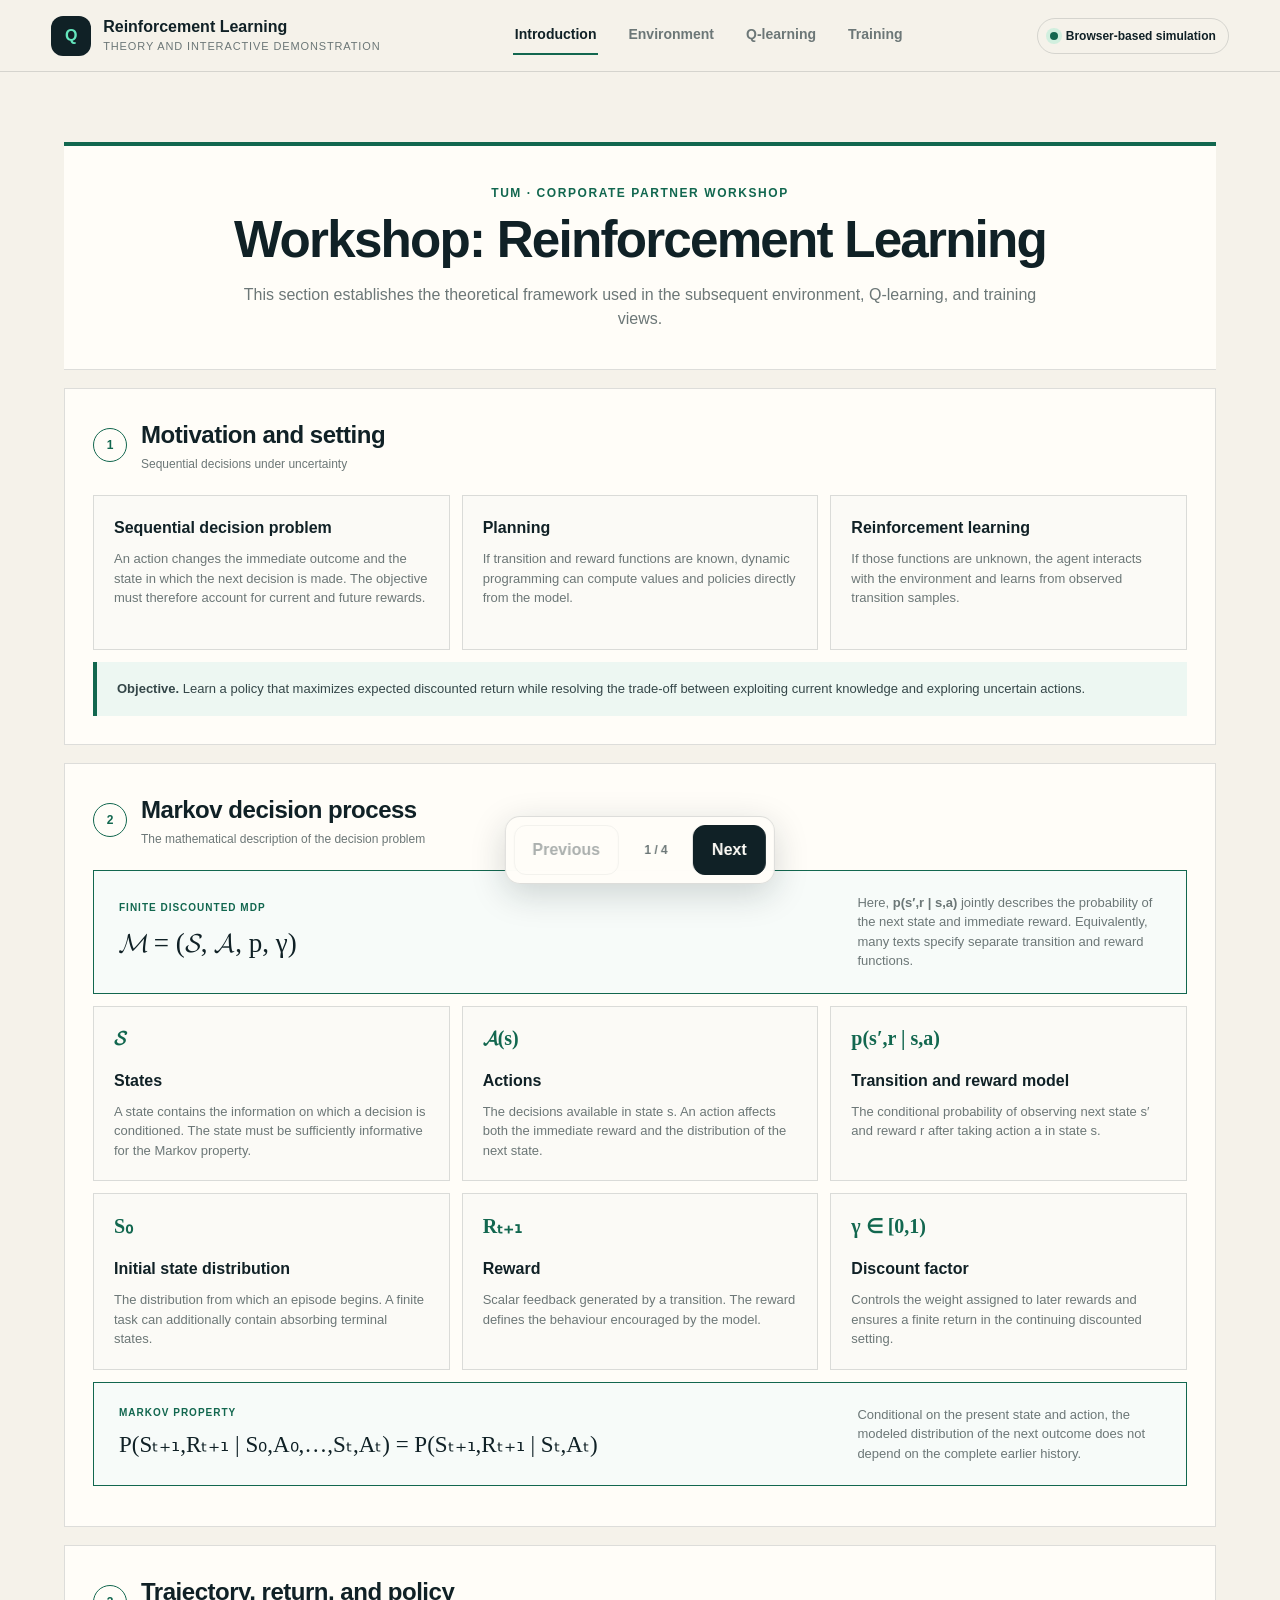
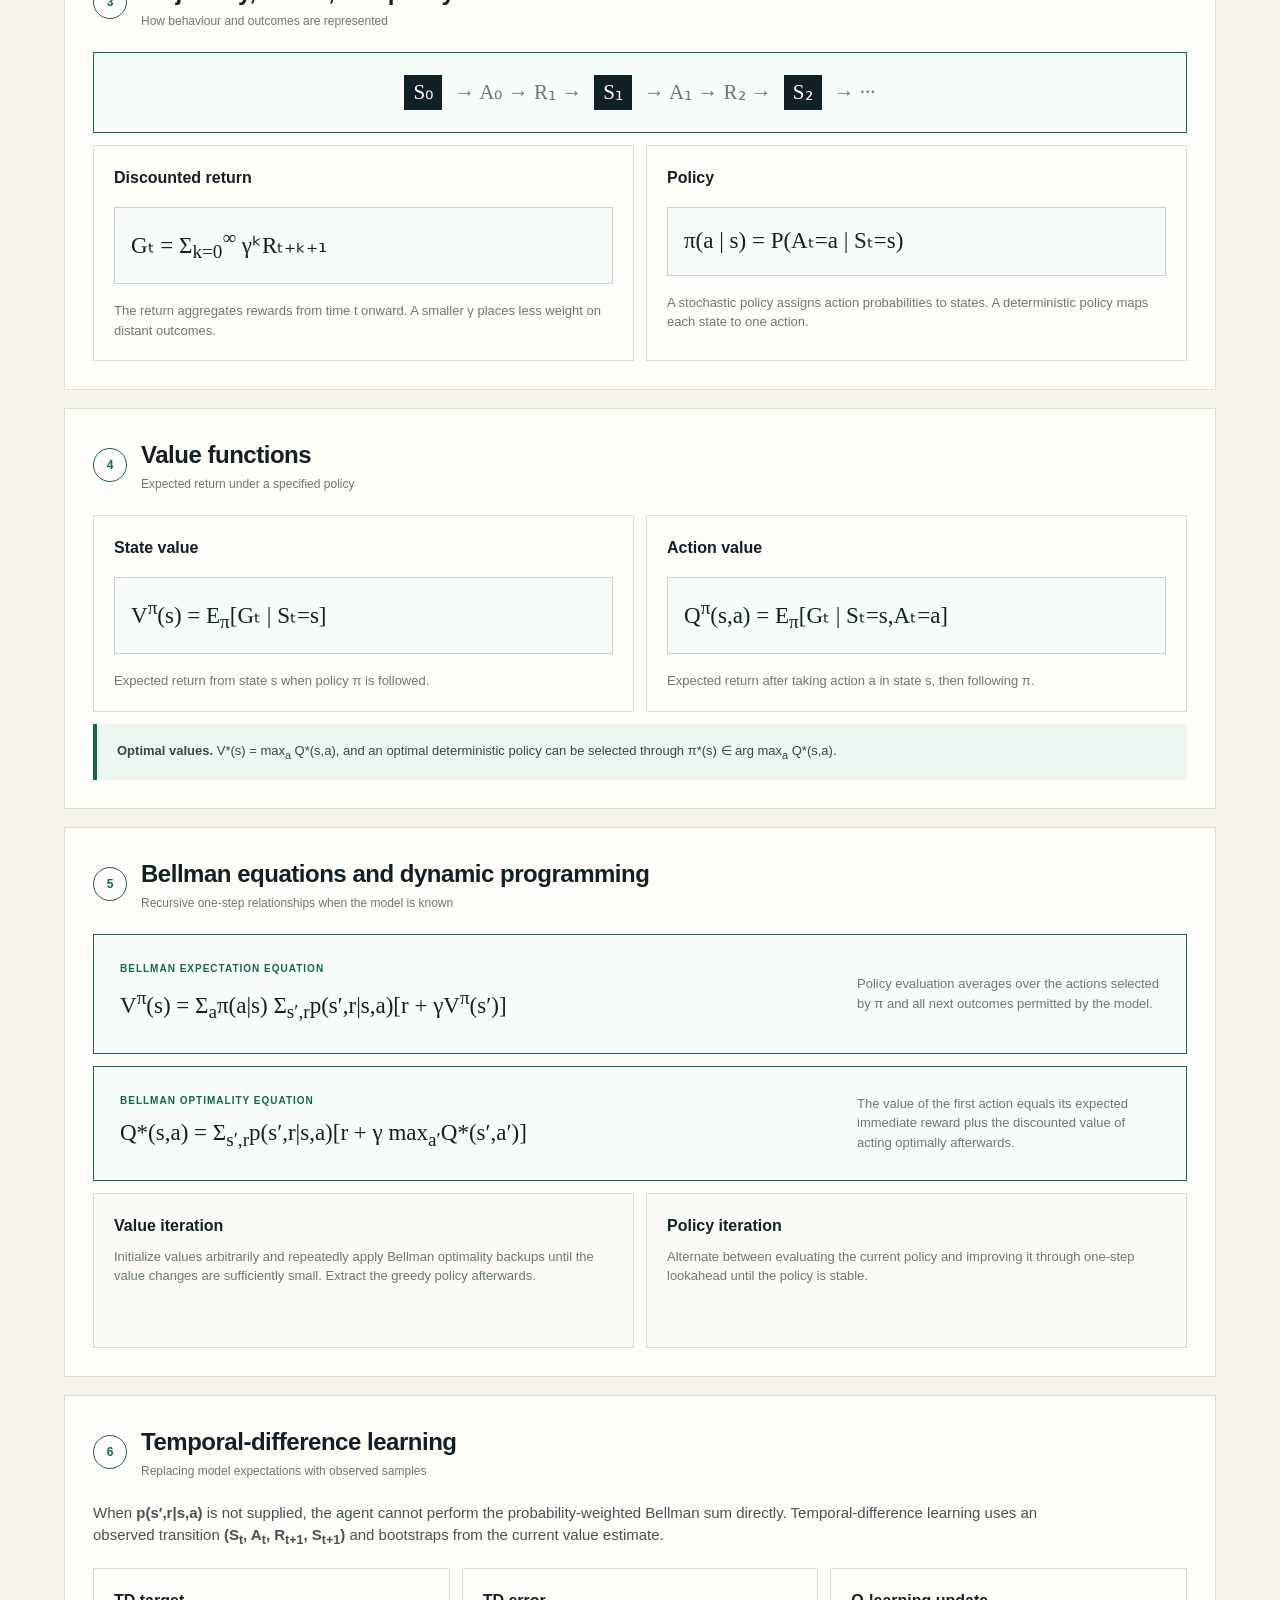
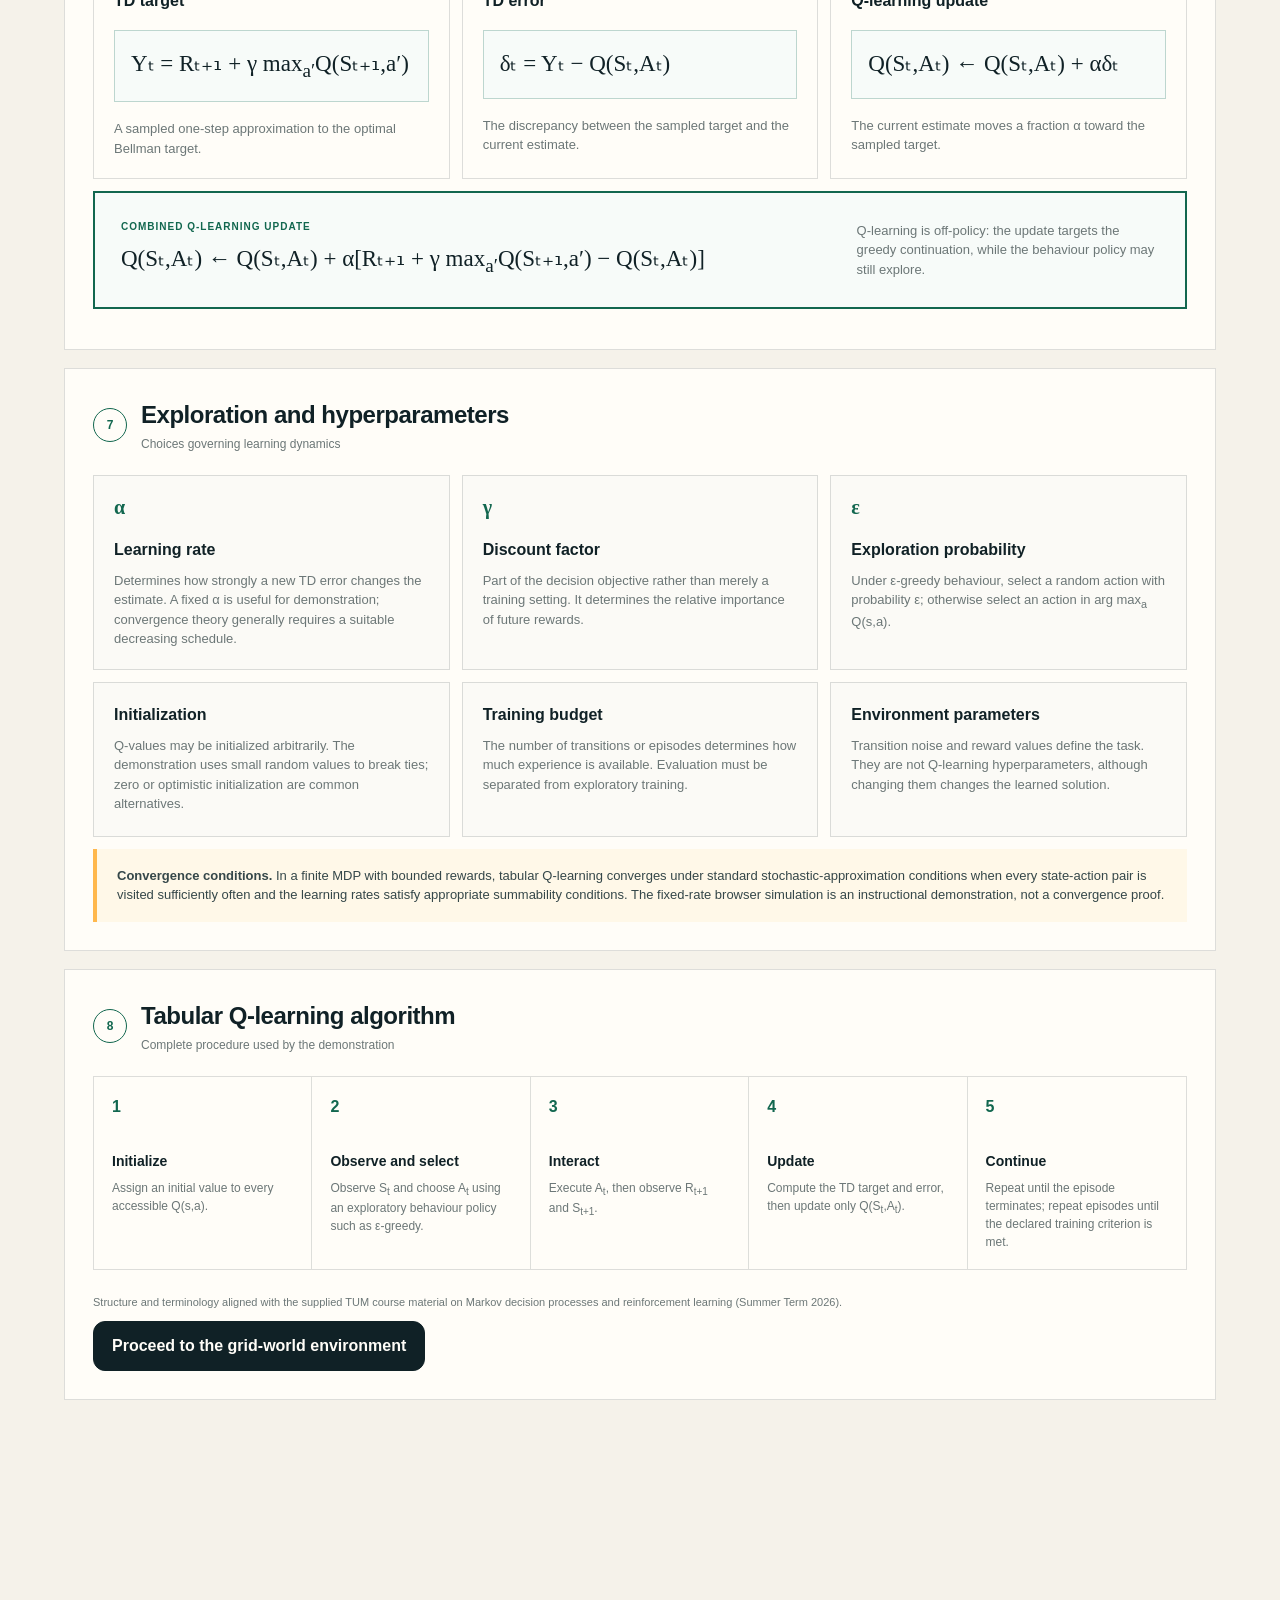
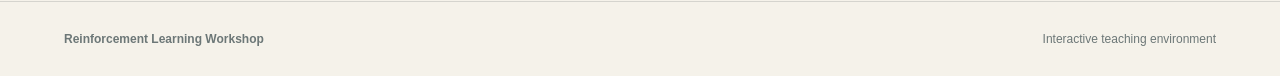
==== index.html @ 19b564de "Publish RL workshop website Deployment copy from private source commit afd4296." ====
<!doctype html>
<html lang="en">
<head>
  <meta charset="utf-8">
  <meta name="viewport" content="width=device-width, initial-scale=1">
  <meta name="description" content="Interactive introduction to reinforcement learning and Q-learning">
  <title>Reinforcement Learning Workshop</title>
  <link rel="stylesheet" href="styles.css">
</head>
<body>
  <header class="topbar">
    <button class="brand brand-button" data-view="0" aria-label="Open introduction">
      <span class="brand-mark">Q</span>
      <span><strong>Reinforcement Learning</strong><small>Theory and interactive demonstration</small></span>
    </button>
    <nav class="topnav" aria-label="Workshop sections">
      <button class="active" data-view="0">Introduction</button>
      <button data-view="1">Environment</button>
      <button data-view="2">Q-learning</button>
      <button data-view="3">Training</button>
    </nav>
    <div class="status-pill"><span></span> Browser-based simulation</div>
  </header>

  <main>
    <section class="section theory-view workshop-view active" id="overview" data-view-panel="0">
      <header class="theory-header">
        <p class="eyebrow">TUM · Corporate Partner Workshop</p>
        <h1>Workshop: Reinforcement Learning</h1>
        <p>This section establishes the theoretical framework used in the subsequent environment, Q-learning, and training views.</p>
      </header>

      <div class="theory-section">
        <div class="theory-section-title"><span>1</span><div><h2>Motivation and setting</h2><p>Sequential decisions under uncertainty</p></div></div>
        <div class="theory-grid three">
          <article class="theory-card"><h3>Sequential decision problem</h3><p>An action changes the immediate outcome and the state in which the next decision is made. The objective must therefore account for current and future rewards.</p></article>
          <article class="theory-card"><h3>Planning</h3><p>If transition and reward functions are known, dynamic programming can compute values and policies directly from the model.</p></article>
          <article class="theory-card"><h3>Reinforcement learning</h3><p>If those functions are unknown, the agent interacts with the environment and learns from observed transition samples.</p></article>
        </div>
        <div class="theory-note"><strong>Objective.</strong> Learn a policy that maximizes expected discounted return while resolving the trade-off between exploiting current knowledge and exploring uncertain actions.</div>
      </div>

      <div class="theory-section">
        <div class="theory-section-title"><span>2</span><div><h2>Markov decision process</h2><p>The mathematical description of the decision problem</p></div></div>
        <div class="full-formula">
          <div><span class="formula-label">Finite discounted MDP</span><div class="formula-main">𝓜 = (𝓢, 𝓐, p, γ)</div></div>
          <p>Here, <strong>p(s′,r | s,a)</strong> jointly describes the probability of the next state and immediate reward. Equivalently, many texts specify separate transition and reward functions.</p>
        </div>
        <div class="theory-grid three mdp-grid">
          <article class="theory-card"><span class="symbol">𝓢</span><h3>States</h3><p>A state contains the information on which a decision is conditioned. The state must be sufficiently informative for the Markov property.</p></article>
          <article class="theory-card"><span class="symbol">𝓐(s)</span><h3>Actions</h3><p>The decisions available in state s. An action affects both the immediate reward and the distribution of the next state.</p></article>
          <article class="theory-card"><span class="symbol">p(s′,r | s,a)</span><h3>Transition and reward model</h3><p>The conditional probability of observing next state s′ and reward r after taking action a in state s.</p></article>
          <article class="theory-card"><span class="symbol">S₀</span><h3>Initial state distribution</h3><p>The distribution from which an episode begins. A finite task can additionally contain absorbing terminal states.</p></article>
          <article class="theory-card"><span class="symbol">Rₜ₊₁</span><h3>Reward</h3><p>Scalar feedback generated by a transition. The reward defines the behaviour encouraged by the model.</p></article>
          <article class="theory-card"><span class="symbol">γ ∈ [0,1)</span><h3>Discount factor</h3><p>Controls the weight assigned to later rewards and ensures a finite return in the continuing discounted setting.</p></article>
        </div>
        <div class="full-formula compact">
          <div><span class="formula-label">Markov property</span><div class="formula-main small">P(Sₜ₊₁,Rₜ₊₁ | S₀,A₀,…,Sₜ,Aₜ) = P(Sₜ₊₁,Rₜ₊₁ | Sₜ,Aₜ)</div></div>
          <p>Conditional on the present state and action, the modeled distribution of the next outcome does not depend on the complete earlier history.</p>
        </div>
      </div>

      <div class="theory-section">
        <div class="theory-section-title"><span>3</span><div><h2>Trajectory, return, and policy</h2><p>How behaviour and outcomes are represented</p></div></div>
        <div class="full-formula sequence-formula"><span>S₀</span><i>→ A₀ → R₁ →</i><span>S₁</span><i>→ A₁ → R₂ →</i><span>S₂</span><i>→ ···</i></div>
        <div class="theory-grid two">
          <article class="theory-card formula-card-theory"><h3>Discounted return</h3><div class="card-formula">Gₜ = Σ<sub>k=0</sub><sup>∞</sup> γᵏRₜ₊ₖ₊₁</div><p>The return aggregates rewards from time t onward. A smaller γ places less weight on distant outcomes.</p></article>
          <article class="theory-card formula-card-theory"><h3>Policy</h3><div class="card-formula">π(a | s) = P(Aₜ=a | Sₜ=s)</div><p>A stochastic policy assigns action probabilities to states. A deterministic policy maps each state to one action.</p></article>
        </div>
      </div>

      <div class="theory-section">
        <div class="theory-section-title"><span>4</span><div><h2>Value functions</h2><p>Expected return under a specified policy</p></div></div>
        <div class="theory-grid two">
          <article class="theory-card formula-card-theory"><h3>State value</h3><div class="card-formula">V<sup>π</sup>(s) = E<sub>π</sub>[Gₜ | Sₜ=s]</div><p>Expected return from state s when policy π is followed.</p></article>
          <article class="theory-card formula-card-theory"><h3>Action value</h3><div class="card-formula">Q<sup>π</sup>(s,a) = E<sub>π</sub>[Gₜ | Sₜ=s,Aₜ=a]</div><p>Expected return after taking action a in state s, then following π.</p></article>
        </div>
        <div class="theory-note"><strong>Optimal values.</strong> V*(s) = max<sub>a</sub> Q*(s,a), and an optimal deterministic policy can be selected through π*(s) ∈ arg max<sub>a</sub> Q*(s,a).</div>
      </div>

      <div class="theory-section">
        <div class="theory-section-title"><span>5</span><div><h2>Bellman equations and dynamic programming</h2><p>Recursive one-step relationships when the model is known</p></div></div>
        <div class="full-formula major">
          <div><span class="formula-label">Bellman expectation equation</span><div class="formula-main small">V<sup>π</sup>(s) = Σ<sub>a</sub>π(a|s) Σ<sub>s′,r</sub>p(s′,r|s,a)[r + γV<sup>π</sup>(s′)]</div></div>
          <p>Policy evaluation averages over the actions selected by π and all next outcomes permitted by the model.</p>
        </div>
        <div class="full-formula major">
          <div><span class="formula-label">Bellman optimality equation</span><div class="formula-main small">Q*(s,a) = Σ<sub>s′,r</sub>p(s′,r|s,a)[r + γ max<sub>a′</sub>Q*(s′,a′)]</div></div>
          <p>The value of the first action equals its expected immediate reward plus the discounted value of acting optimally afterwards.</p>
        </div>
        <div class="theory-grid two">
          <article class="theory-card"><h3>Value iteration</h3><p>Initialize values arbitrarily and repeatedly apply Bellman optimality backups until the value changes are sufficiently small. Extract the greedy policy afterwards.</p></article>
          <article class="theory-card"><h3>Policy iteration</h3><p>Alternate between evaluating the current policy and improving it through one-step lookahead until the policy is stable.</p></article>
        </div>
      </div>

      <div class="theory-section">
        <div class="theory-section-title"><span>6</span><div><h2>Temporal-difference learning</h2><p>Replacing model expectations with observed samples</p></div></div>
        <p class="theory-passage">When <strong>p(s′,r|s,a)</strong> is not supplied, the agent cannot perform the probability-weighted Bellman sum directly. Temporal-difference learning uses an observed transition <strong>(S<sub>t</sub>, A<sub>t</sub>, R<sub>t+1</sub>, S<sub>t+1</sub>)</strong> and bootstraps from the current value estimate.</p>
        <div class="theory-grid three">
          <article class="theory-card formula-card-theory"><h3>TD target</h3><div class="card-formula">Yₜ = Rₜ₊₁ + γ max<sub>a′</sub>Q(Sₜ₊₁,a′)</div><p>A sampled one-step approximation to the optimal Bellman target.</p></article>
          <article class="theory-card formula-card-theory"><h3>TD error</h3><div class="card-formula">δₜ = Yₜ − Q(Sₜ,Aₜ)</div><p>The discrepancy between the sampled target and the current estimate.</p></article>
          <article class="theory-card formula-card-theory"><h3>Q-learning update</h3><div class="card-formula">Q(Sₜ,Aₜ) ← Q(Sₜ,Aₜ) + αδₜ</div><p>The current estimate moves a fraction α toward the sampled target.</p></article>
        </div>
        <div class="full-formula major q-update">
          <div><span class="formula-label">Combined Q-learning update</span><div class="formula-main small">Q(Sₜ,Aₜ) ← Q(Sₜ,Aₜ) + α[Rₜ₊₁ + γ max<sub>a′</sub>Q(Sₜ₊₁,a′) − Q(Sₜ,Aₜ)]</div></div>
          <p>Q-learning is off-policy: the update targets the greedy continuation, while the behaviour policy may still explore.</p>
        </div>
      </div>

      <div class="theory-section">
        <div class="theory-section-title"><span>7</span><div><h2>Exploration and hyperparameters</h2><p>Choices governing learning dynamics</p></div></div>
        <div class="theory-grid three">
          <article class="theory-card"><span class="symbol">α</span><h3>Learning rate</h3><p>Determines how strongly a new TD error changes the estimate. A fixed α is useful for demonstration; convergence theory generally requires a suitable decreasing schedule.</p></article>
          <article class="theory-card"><span class="symbol">γ</span><h3>Discount factor</h3><p>Part of the decision objective rather than merely a training setting. It determines the relative importance of future rewards.</p></article>
          <article class="theory-card"><span class="symbol">ε</span><h3>Exploration probability</h3><p>Under ε-greedy behaviour, select a random action with probability ε; otherwise select an action in arg max<sub>a</sub> Q(s,a).</p></article>
          <article class="theory-card"><h3>Initialization</h3><p>Q-values may be initialized arbitrarily. The demonstration uses small random values to break ties; zero or optimistic initialization are common alternatives.</p></article>
          <article class="theory-card"><h3>Training budget</h3><p>The number of transitions or episodes determines how much experience is available. Evaluation must be separated from exploratory training.</p></article>
          <article class="theory-card"><h3>Environment parameters</h3><p>Transition noise and reward values define the task. They are not Q-learning hyperparameters, although changing them changes the learned solution.</p></article>
        </div>
        <div class="theory-note caution"><strong>Convergence conditions.</strong> In a finite MDP with bounded rewards, tabular Q-learning converges under standard stochastic-approximation conditions when every state-action pair is visited sufficiently often and the learning rates satisfy appropriate summability conditions. The fixed-rate browser simulation is an instructional demonstration, not a convergence proof.</div>
      </div>

      <div class="theory-section algorithm-section">
        <div class="theory-section-title"><span>8</span><div><h2>Tabular Q-learning algorithm</h2><p>Complete procedure used by the demonstration</p></div></div>
        <ol class="algorithm-list">
          <li><span>1</span><div><strong>Initialize</strong><p>Assign an initial value to every accessible Q(s,a).</p></div></li>
          <li><span>2</span><div><strong>Observe and select</strong><p>Observe S<sub>t</sub> and choose A<sub>t</sub> using an exploratory behaviour policy such as ε-greedy.</p></div></li>
          <li><span>3</span><div><strong>Interact</strong><p>Execute A<sub>t</sub>, then observe R<sub>t+1</sub> and S<sub>t+1</sub>.</p></div></li>
          <li><span>4</span><div><strong>Update</strong><p>Compute the TD target and error, then update only Q(S<sub>t</sub>,A<sub>t</sub>).</p></div></li>
          <li><span>5</span><div><strong>Continue</strong><p>Repeat until the episode terminates; repeat episodes until the declared training criterion is met.</p></div></li>
        </ol>
        <p class="source-note">Structure and terminology aligned with the supplied TUM course material on Markov decision processes and reinforcement learning (Summer Term 2026).</p>
        <button class="button primary" data-view="1">Proceed to the grid-world environment</button>
      </div>
    </section>

    <section class="section workshop-view" id="environment" data-view-panel="1">
      <div class="section-heading">
        <div><p class="eyebrow">Environment</p><h2>Finite grid world</h2></div>
        <p>This view instantiates the preceding MDP notation as a concrete finite problem. No new theoretical objects are introduced here.</p>
      </div>

      <div class="environment-switch" role="tablist" aria-label="Environment examples">
        <button class="active">Grid-world environment</button>
        <button disabled>Financial environment · later module</button>
      </div>

      <div class="environment-layout">
        <article class="panel environment-card">
          <div class="panel-header"><div><span class="panel-kicker">Environment</span><h3>5×5 state space</h3></div><span class="live-tag">Model known</span></div>
          <div id="environment-grid" class="grid board-large" aria-label="Grid-world environment"></div>
          <div class="legend">
            <span><i class="legend-start"></i> Start</span><span><i class="legend-goal"></i> Goal +1</span><span><i class="legend-loss"></i> Loss −1</span><span><i class="legend-wall"></i> Obstacle</span>
          </div>
        </article>

        <div class="environment-spec">
          <article><span>State space</span><strong>𝓢 = accessible grid cells</strong><p>22 accessible positions; three obstacle cells are excluded.</p></article>
          <article><span>Action space</span><strong>𝓐 = {↑, →, ↓, ←}</strong><p>Invalid moves leave the agent in its current state.</p></article>
          <article><span>Rewards</span><strong>+1, −1, and −0.04</strong><p>Terminal goal, terminal loss, and living cost respectively.</p></article>
          <article><span>Transition model</span><strong>Deterministic by default</strong><p>The Training view can introduce lateral movement uncertainty.</p></article>
          <article><span>Initial state</span><strong>S₀ = s20</strong><p>Every episode starts in the bottom-left grid cell.</p></article>
          <article><span>Termination</span><strong>s4 or s14</strong><p>The episode ends after reaching the goal or loss state.</p></article>
        </div>
      </div>
    </section>

    <section class="section control-section workshop-view" id="control-room" data-view-panel="2">
      <div class="section-heading light">
        <div><p class="eyebrow">Q-learning</p><h2>State, action values, policy, and experience</h2></div>
        <p>The four panels display the same Q-learning process. Initial Q-values are small random numbers; subsequent values are updated from observed transitions.</p>
      </div>

      <div class="boards-grid">
        <article class="board-panel">
          <div class="board-title"><span>01</span><div><h3>Greedy policy</h3><p>One arrow shows arg max<sub>a</sub> Q(s,a)</p></div></div>
          <div id="policy-grid" class="grid compact-grid" aria-label="Policy board"></div>
        </article>
        <article class="board-panel">
          <div class="board-title"><span>02</span><div><h3>Greedy value estimate</h3><p>V̂<sub>g</sub>(s) = max<sub>a</sub> Q(s,a), derived from panel 03</p></div></div>
          <div id="value-grid" class="grid compact-grid" aria-label="State value board"></div>
        </article>
        <article class="board-panel">
          <div class="board-title"><span>03</span><div><h3>Action values Q(s,a)</h3><p>Four estimates for each accessible state</p></div></div>
          <div id="q-grid" class="grid compact-grid q-grid" aria-label="Action value board"></div>
        </article>
        <article class="board-panel agent-panel">
          <div class="board-title"><span>04</span><div><h3>Observed trajectory</h3><p>Current state, transition, reward, and visited path</p></div></div>
          <div id="agent-grid" class="grid compact-grid" aria-label="Live agent board"></div>
        </article>
      </div>

      <div class="playback-console">
        <div class="console-controls">
          <span class="console-label">Playback</span>
          <button class="button small" id="guided-step">Guided step</button>
          <button class="button small" id="fast-step">Fast step</button>
          <button class="button small" id="run-episode">Run episode</button>
          <button class="button small ghost" id="reset-agent">Reset</button>
        </div>
        <div class="transition-readout" aria-live="polite">
          <div><small>State</small><strong id="read-state">s₀</strong></div>
          <div><small>Action</small><strong id="read-action">—</strong></div>
          <div><small>Reward</small><strong id="read-reward">—</strong></div>
          <div><small>Next state</small><strong id="read-next">—</strong></div>
          <div><small>Episode return</small><strong id="read-return">0.00</strong></div>
        </div>
      </div>

      <div class="guided-card" id="guided-card" hidden>
        <div class="guided-progress"><span id="guided-index">1 / 8</span><div><i id="guided-bar"></i></div></div>
        <p class="eyebrow" id="guided-label">Observe the current state</p>
        <h3 id="guided-title">The agent is in state s₀.</h3>
        <p id="guided-copy">This state contains the information used for the next decision.</p>
        <div class="calculation" id="guided-calculation"></div>
        <div class="guided-actions"><button class="button small ghost" id="close-guided">Close</button><button class="button small primary" id="next-guided">Next calculation step</button></div>
      </div>

    </section>

    <section class="section workshop-view" id="training-lab" data-view-panel="3">
      <div class="section-heading">
        <div><p class="eyebrow">Training</p><h2>Parameters and training diagnostics</h2></div>
        <p>The controls change the Q-learning update and the environment. The charts are generated from the browser simulation.</p>
      </div>

      <div class="lab-layout">
        <aside class="panel tuning-panel">
          <div class="panel-header"><div><span class="panel-kicker">Experiment controls</span><h3>Q-learning configuration</h3></div><button class="text-button" id="defaults">Restore defaults</button></div>
          <label class="slider-row"><span><strong>Learning rate α</strong><output id="alpha-output">0.30</output></span><input id="alpha" type="range" min="0.05" max="1" value="0.3" step="0.05"><small>How strongly one new experience changes the current estimate.</small></label>
          <label class="slider-row"><span><strong>Discount factor γ</strong><output id="gamma-output">0.92</output></span><input id="gamma" type="range" min="0" max="0.99" value="0.92" step="0.01"><small>How much future rewards matter relative to immediate rewards.</small></label>
          <label class="slider-row"><span><strong>Exploration ε</strong><output id="epsilon-output">0.20</output></span><input id="epsilon" type="range" min="0" max="1" value="0.2" step="0.05"><small>The probability of trying a random action instead of the current best action.</small></label>
          <label class="slider-row"><span><strong>Movement uncertainty</strong><output id="slip-output">0%</output></span><input id="slip" type="range" min="0" max="0.4" value="0" step="0.05"><small>The chance that the environment moves sideways instead of as intended.</small></label>
          <div class="lab-buttons"><button class="button primary" id="train-10">Train 10 episodes</button><button class="button secondary" id="train-100">Train 100 episodes</button></div>
        </aside>

        <div class="dashboard">
          <article class="metric-card"><small>Episodes trained</small><strong id="metric-episodes">0</strong><span>Current session</span></article>
          <article class="metric-card"><small>Mean return · last 10</small><strong id="metric-return">—</strong><span>Higher is better</span></article>
          <article class="metric-card"><small>RMSE to exact Q*</small><strong id="metric-rmse">—</strong><span>Teaching benchmark only</span></article>
          <article class="metric-card"><small>State-action coverage</small><strong id="metric-coverage">0%</strong><span>Pairs visited</span></article>

          <article class="chart-card wide">
            <div class="chart-header"><div><span class="panel-kicker">Actual browser simulation</span><h3>Return by episode</h3></div><span class="chart-legend"><i></i> Episode return</span></div>
            <svg id="return-chart" viewBox="0 0 720 240" role="img" aria-label="Episode return chart"><g class="chart-grid"></g><polyline points="" class="chart-line"></polyline><text x="360" y="125" class="empty-chart">Train the agent to generate the learning curve</text></svg>
          </article>
          <article class="chart-card">
            <div class="chart-header"><div><span class="panel-kicker">Exploration map</span><h3>State visits</h3></div></div>
            <div id="visit-grid" class="grid visit-grid" aria-label="State visitation heatmap"></div>
          </article>
        </div>
      </div>
    </section>

    <div class="view-controls" aria-label="Workshop navigation">
      <button class="button secondary" id="previous-view">Previous</button>
      <span id="view-position">1 / 4</span>
      <button class="button primary" id="next-view">Next</button>
    </div>
  </main>

  <footer><strong>Reinforcement Learning Workshop</strong><span>Interactive teaching environment</span></footer>

  <script src="app.js"></script>
</body>
</html>
---- styles.css ----
:root {
  --ink: #102126;
  --ink-2: #1d3339;
  --paper: #f5f2ea;
  --paper-2: #ebe7dc;
  --white: #fffdf8;
  --mint: #64e6bd;
  --mint-dark: #12674f;
  --amber: #ffb84d;
  --coral: #f16f61;
  --blue: #8ec5ff;
  --muted: #6c7777;
  --line: rgba(16, 33, 38, .14);
  --shadow: 0 18px 50px rgba(16, 33, 38, .10);
  --radius: 22px;
}

* { box-sizing: border-box; }
html { scroll-behavior: smooth; }
body { margin: 0; background: var(--paper); color: var(--ink); font-family: Inter, ui-sans-serif, -apple-system, BlinkMacSystemFont, "Segoe UI", sans-serif; line-height: 1.5; }
button, input { font: inherit; }
button, a { -webkit-tap-highlight-color: transparent; }
a { color: inherit; }

.topbar { position: sticky; top: 0; z-index: 30; height: 72px; padding: 0 4vw; display: flex; align-items: center; justify-content: space-between; background: rgba(245,242,234,.94); border-bottom: 1px solid var(--line); backdrop-filter: blur(18px); }
.brand { display: flex; align-items: center; gap: 12px; text-decoration: none; }
.brand-button { padding: 0; border: 0; background: transparent; color: inherit; text-align: left; cursor: pointer; }
.brand-mark { width: 40px; height: 40px; display: grid; place-items: center; border-radius: 12px; background: var(--ink); color: var(--mint); font-weight: 900; }
.brand strong, .brand small { display: block; line-height: 1.15; }
.brand small { margin-top: 3px; color: var(--muted); font-size: 11px; letter-spacing: .08em; text-transform: uppercase; }
.topnav { display: flex; gap: 28px; font-size: 14px; font-weight: 650; }
.topnav button { padding: 8px 2px; border: 0; border-bottom: 2px solid transparent; background: transparent; color: var(--muted); cursor: pointer; font-weight: 650; }
.topnav button:hover, .topnav button.active { color: var(--ink); border-bottom-color: var(--mint-dark); }
.status-pill { display: flex; align-items: center; gap: 8px; padding: 8px 12px; border: 1px solid var(--line); border-radius: 999px; font-size: 12px; font-weight: 700; }
.status-pill span { width: 8px; height: 8px; background: var(--mint-dark); border-radius: 50%; box-shadow: 0 0 0 4px rgba(100,230,189,.25); }

main { overflow: hidden; padding-bottom: 82px; }
.workshop-view { display: none; min-height: calc(100vh - 72px); }
.hero.workshop-view.active { display: grid; }
.section.workshop-view.active { display: block; }
.hero, .section { padding: 94px max(5vw, calc((100vw - 1440px)/2)); }
.hero { grid-template-columns: 1.05fr .95fr; gap: 70px; align-items: center; position: relative; }
.hero::after { content: ""; position: absolute; width: 420px; height: 420px; right: -180px; top: 60px; border: 1px solid rgba(16,33,38,.12); border-radius: 50%; box-shadow: 0 0 0 70px rgba(16,33,38,.025), 0 0 0 140px rgba(16,33,38,.02); }
.eyebrow, .panel-kicker { margin: 0 0 12px; color: var(--mint-dark); font-size: 12px; font-weight: 850; letter-spacing: .13em; text-transform: uppercase; }
h1 { max-width: 820px; margin: 0; font-family: Georgia, "Times New Roman", serif; font-size: clamp(44px, 5.2vw, 72px); line-height: 1; letter-spacing: -.04em; font-weight: 500; }
.lead { max-width: 680px; margin: 30px 0; font-size: 20px; color: #49585a; }
.hero-actions, .lab-buttons { display: flex; gap: 12px; flex-wrap: wrap; }
.button { border: 1px solid var(--line); border-radius: 12px; padding: 12px 18px; background: var(--white); color: var(--ink); font-weight: 750; text-decoration: none; cursor: pointer; transition: transform .15s ease, background .15s ease; }
.button:hover { transform: translateY(-2px); }
.button.primary { background: var(--ink); color: var(--white); border-color: var(--ink); }
.button.secondary { background: transparent; }
.button.ghost { background: transparent; color: inherit; }
.button.small { padding: 9px 13px; font-size: 13px; }
.hero-loop { align-self: end; margin-bottom: 110px; display: grid; grid-template-columns: 1fr auto 1fr auto 1fr auto 1fr; align-items: center; position: relative; z-index: 1; }
.loop-node { min-height: 145px; padding: 18px 14px; border: 1px solid var(--line); border-radius: 18px; display: flex; flex-direction: column; background: var(--white); box-shadow: var(--shadow); }
.loop-node.active { background: var(--ink); color: white; }
.loop-node small { color: var(--mint-dark); font-weight: 850; }
.loop-node.active small { color: var(--mint); }
.loop-node strong { margin-top: auto; font-size: 17px; }
.loop-node span { font-size: 12px; color: var(--muted); }
.loop-node.active span { color: #b8c5c5; }
.loop-arrow { padding: 0 5px; color: var(--muted); }
.finance-note { position: absolute; right: 8vw; bottom: 55px; max-width: 550px; padding: 22px 26px; border-left: 3px solid var(--mint-dark); background: rgba(255,253,248,.75); }
.finance-note span, .formula-example span, dialog aside span { color: var(--mint-dark); text-transform: uppercase; font-size: 11px; letter-spacing: .12em; font-weight: 850; }
.finance-note p { margin: 5px 0 0; color: var(--muted); }
.definition-panel { position: relative; z-index: 2; padding: 32px; border: 1px solid var(--line); border-radius: var(--radius); background: var(--white); box-shadow: var(--shadow); }
.definition-panel > p { color: var(--muted); }.definition-panel hr { margin: 24px 0; border: 0; border-top: 1px solid var(--line); }.definition-panel h3 { margin: 0; font: 500 22px Georgia, serif; }.notation-row { margin-top: 22px; display: grid; grid-template-columns: repeat(2,1fr); gap: 8px; }.notation-row span { padding: 9px 11px; border: 1px solid var(--line); border-radius: 9px; color: var(--muted); font-size: 12px; }.notation-row strong { color: var(--mint-dark); }

.section-heading { margin-bottom: 42px; display: grid; grid-template-columns: 1.1fr .9fr; gap: 70px; align-items: end; }
.section-heading h2 { max-width: 800px; margin: 0; font-family: Georgia, "Times New Roman", serif; font-size: clamp(38px, 4.3vw, 66px); line-height: 1; font-weight: 500; letter-spacing: -.035em; }
.section-heading > p { margin: 0; color: var(--muted); font-size: 17px; }
.section-heading.light h2, .section-heading.light > p { color: var(--white); }
.section-heading.light .eyebrow { color: var(--mint); }
.environment-layout { display: grid; grid-template-columns: 1.25fr .75fr; gap: 24px; }
.panel { background: var(--white); border: 1px solid var(--line); border-radius: var(--radius); box-shadow: var(--shadow); }
.environment-card, .tuning-panel { padding: 26px; }
.panel-header, .chart-header { display: flex; justify-content: space-between; align-items: start; gap: 16px; }
.panel-header h3, .chart-header h3 { margin: 0; font-size: 20px; }
.panel-kicker { display: block; margin-bottom: 4px; font-size: 10px; }
.live-tag, .coming-soon { padding: 7px 10px; border-radius: 999px; background: rgba(100,230,189,.18); color: var(--mint-dark); font-size: 11px; font-weight: 800; text-transform: uppercase; letter-spacing: .06em; }
.grid { display: grid; grid-template-columns: repeat(5, 1fr); }
.board-large { margin: 24px auto; width: min(100%, 580px); aspect-ratio: 1; gap: 6px; }
.cell { position: relative; min-width: 0; aspect-ratio: 1; border: 1px solid rgba(16,33,38,.12); border-radius: 9px; background: #f0ede4; overflow: hidden; display: grid; place-items: center; transition: background .2s, box-shadow .2s, transform .2s; }
.cell.wall { background: var(--ink); border-color: var(--ink); }
.cell.goal { background: rgba(100,230,189,.44); }
.cell.loss { background: rgba(241,111,97,.28); }
.cell.start::after { content: "START"; position: absolute; bottom: 4px; font-size: 7px; font-weight: 900; letter-spacing: .08em; }
.cell.selected { box-shadow: inset 0 0 0 3px var(--amber); }
.cell.current { box-shadow: inset 0 0 0 3px var(--blue); }
.cell.path::before { content: ""; position: absolute; width: 7px; height: 7px; border-radius: 50%; background: rgba(16,33,38,.25); }
.cell-label { font-size: 11px; font-weight: 800; }
.agent { position: relative; z-index: 4; width: 38%; aspect-ratio: 1; border-radius: 50%; background: var(--amber); border: 3px solid var(--ink); box-shadow: 0 5px 12px rgba(16,33,38,.25); }
.legend { display: flex; justify-content: center; gap: 18px; flex-wrap: wrap; color: var(--muted); font-size: 12px; }
.legend i { display: inline-block; width: 11px; height: 11px; margin-right: 5px; border-radius: 3px; vertical-align: -1px; }
.legend-start { border: 2px solid var(--amber); }.legend-goal { background: var(--mint); }.legend-loss { background: var(--coral); }.legend-wall { background: var(--ink); }
.concept-stack { display: grid; gap: 14px; }
.concept-card { padding: 21px; display: flex; gap: 16px; border: 1px solid var(--line); border-radius: 18px; background: rgba(255,253,248,.72); }
.concept-card > span { flex: 0 0 42px; height: 42px; display: grid; place-items: center; border-radius: 12px; background: var(--ink); color: var(--mint); font: 700 20px Georgia, serif; }
.concept-card h3 { margin: 0 0 5px; }.concept-card p { margin: 0; color: var(--muted); font-size: 14px; }
.concept-card.important { border-color: var(--mint-dark); background: var(--white); }
.inline-example { margin-top: 12px; padding: 10px 12px; border-radius: 9px; background: #edf7f2; color: var(--ink); font: 12px ui-monospace, SFMono-Regular, Menlo, monospace; }
.text-button { border: 0; padding: 0; background: transparent; color: var(--mint-dark); font-size: 13px; font-weight: 800; cursor: pointer; }

.control-section, .finance-section { background: var(--ink); color: var(--white); }
.mode-bar { margin-bottom: 20px; padding: 14px; border: 1px solid rgba(255,255,255,.12); border-radius: 16px; display: flex; gap: 20px; align-items: center; background: rgba(255,255,255,.05); }
.segmented { flex: 0 0 auto; display: flex; padding: 4px; background: rgba(0,0,0,.22); border-radius: 12px; }
.segmented button, .method-tabs button { border: 0; padding: 10px 14px; background: transparent; color: #aebbbb; border-radius: 9px; font-weight: 750; cursor: pointer; }
.segmented button.active { background: var(--mint); color: var(--ink); }
.mode-explainer { color: #b9c4c4; font-size: 13px; }
.mode-explainer strong { color: var(--white); }
.boards-grid { display: grid; grid-template-columns: repeat(2, 1fr); gap: 16px; }
.board-panel { padding: 18px; border: 1px solid rgba(255,255,255,.12); border-radius: 18px; background: #162b31; }
.board-title { margin-bottom: 15px; display: grid; grid-template-columns: auto 1fr auto; align-items: center; gap: 11px; }
.board-title > span { width: 30px; height: 30px; display: grid; place-items: center; border: 1px solid rgba(255,255,255,.18); border-radius: 50%; color: var(--mint); font-size: 10px; font-weight: 850; }
.board-title h3 { margin: 0; font-size: 15px; }.board-title p { margin: 2px 0 0; color: #91a2a5; font-size: 11px; }
.icon-button { width: 28px; height: 28px; border: 1px solid currentColor; border-radius: 50%; background: transparent; color: #92a2a5; font: 700 italic 13px Georgia, serif; cursor: pointer; }
.compact-grid { width: min(100%, 400px); margin: auto; gap: 4px; }
.compact-grid .cell { border-color: rgba(255,255,255,.08); background: #203940; color: white; border-radius: 6px; }
.compact-grid .cell.wall { background: #09181c; }.compact-grid .cell.goal { background: rgba(100,230,189,.2); }.compact-grid .cell.loss { background: rgba(241,111,97,.18); }
.policy-arrows { width: 100%; height: 100%; position: relative; }
.policy-arrow { position: absolute; color: var(--mint); font-size: clamp(9px, 1.25vw, 17px); line-height: 1; opacity: .5; }
.policy-arrow.u { top: 5%; left: 43%; }.policy-arrow.r { right: 7%; top: 41%; }.policy-arrow.d { bottom: 5%; left: 43%; }.policy-arrow.l { left: 7%; top: 41%; }
.policy-arrow.greedy { opacity: 1; color: var(--amber); transform: scale(1.25); }
.policy-arrow.single { position: static; display: block; color: var(--amber); opacity: 1; font-size: clamp(20px, 2.7vw, 36px); font-weight: 800; line-height: 1; }
.value-number { font-size: clamp(8px, 1vw, 13px); font-weight: 800; }
.q-tri { position: absolute; font-size: clamp(6px, .72vw, 9px); font-weight: 750; color: #b9c8ca; }
.q-tri.u { top: 4px; left: 50%; transform: translateX(-50%); }.q-tri.r { right: 4px; top: 50%; transform: translateY(-50%); }.q-tri.d { bottom: 4px; left: 50%; transform: translateX(-50%); }.q-tri.l { left: 4px; top: 50%; transform: translateY(-50%); }
.q-tri.best { color: var(--amber); font-size: clamp(7px, .8vw, 10px); }
.q-grid .cell::after { content: ""; position: absolute; inset: 17%; border: 1px solid rgba(255,255,255,.09); transform: rotate(45deg); }
.playback-console { margin-top: 16px; display: grid; grid-template-columns: auto 1fr; gap: 22px; padding: 15px 18px; align-items: center; border-radius: 16px; background: var(--white); color: var(--ink); }
.console-controls { display: flex; gap: 8px; align-items: center; flex-wrap: wrap; }.console-label { margin-right: 5px; font-size: 11px; text-transform: uppercase; letter-spacing: .1em; font-weight: 850; color: var(--muted); }
.transition-readout { display: grid; grid-template-columns: repeat(5, 1fr); gap: 5px; }
.transition-readout div { padding-left: 13px; border-left: 1px solid var(--line); }.transition-readout small { display: block; color: var(--muted); font-size: 9px; text-transform: uppercase; letter-spacing: .08em; }.transition-readout strong { font-size: 14px; }
.guided-card { margin-top: 16px; padding: 26px; border-radius: 18px; background: #edf7f2; color: var(--ink); position: relative; }
.guided-progress { display: flex; gap: 12px; align-items: center; font-size: 11px; font-weight: 800; }.guided-progress > div { flex: 1; height: 4px; background: #d1ddd8; border-radius: 999px; overflow: hidden; }.guided-progress i { display: block; height: 100%; width: 12.5%; background: var(--mint-dark); transition: width .2s; }
.guided-card h3 { margin: 5px 0; font: 500 27px Georgia, serif; }.guided-card > p:not(.eyebrow) { color: var(--muted); }.guided-actions { display: flex; justify-content: flex-end; gap: 8px; }
.calculation { margin: 16px 0; padding: 15px; min-height: 54px; border: 1px solid rgba(18,103,79,.22); border-radius: 12px; background: white; font-family: ui-monospace, SFMono-Regular, Menlo, monospace; }
.method-stage { margin-top: 60px; border: 1px solid rgba(255,255,255,.13); border-radius: 20px; overflow: hidden; }
.method-tabs { display: flex; padding: 6px; border-bottom: 1px solid rgba(255,255,255,.1); background: #0b1b1f; }
.method-tabs button { flex: 1; border-radius: 12px; }.method-tabs button.active { background: #253e44; color: var(--mint); }
.method-content { display: grid; grid-template-columns: 1fr 1.15fr; gap: 60px; align-items: center; padding: 34px; }
.method-content h3 { margin: 0 0 10px; font: 500 31px Georgia, serif; }.method-content p { color: #aab8ba; }
.formula-card { position: relative; padding: 28px; border-radius: 16px; background: var(--white); color: var(--ink); }.formula-info { position: absolute; right: 14px; top: 14px; }.display-formula { padding-right: 30px; font: 500 clamp(15px,1.7vw,22px) Georgia, serif; line-height: 1.7; }.formula-card p { margin-bottom: 0; color: var(--muted); font-size: 12px; }

.lab-layout { display: grid; grid-template-columns: 360px 1fr; gap: 20px; align-items: start; }
.tuning-panel { position: sticky; top: 92px; }
.slider-row { display: block; margin-top: 25px; }.slider-row > span { display: flex; justify-content: space-between; font-size: 14px; }.slider-row output { color: var(--mint-dark); font-weight: 850; }.slider-row input { width: 100%; accent-color: var(--mint-dark); }.slider-row small { display: block; color: var(--muted); font-size: 11px; }
.lab-buttons { margin-top: 28px; }.dashboard { display: grid; grid-template-columns: repeat(4, 1fr); gap: 14px; }
.metric-card, .chart-card { padding: 18px; border: 1px solid var(--line); border-radius: 18px; background: var(--white); box-shadow: var(--shadow); }.metric-card small, .metric-card span { display: block; color: var(--muted); font-size: 10px; text-transform: uppercase; letter-spacing: .07em; }.metric-card strong { display: block; margin: 8px 0; font: 500 30px Georgia, serif; }
.chart-card { grid-column: span 1; }.chart-card.wide { grid-column: span 3; }.chart-header { margin-bottom: 10px; }.chart-legend { color: var(--muted); font-size: 11px; }.chart-legend i { display: inline-block; width: 12px; height: 3px; margin-right: 5px; background: var(--mint-dark); vertical-align: middle; }
#return-chart { width: 100%; height: auto; overflow: visible; }.chart-line { fill: none; stroke: var(--mint-dark); stroke-width: 3; stroke-linejoin: round; stroke-linecap: round; }.chart-grid line { stroke: rgba(16,33,38,.09); stroke-width: 1; }.empty-chart { fill: var(--muted); text-anchor: middle; font-size: 12px; }
.visit-grid { gap: 4px; }.visit-grid .cell { font-size: 10px; }

.finance-section { background: #102126; }
.mapping-strip { display: grid; grid-template-columns: repeat(4, 1fr); border: 1px solid rgba(255,255,255,.14); border-radius: 20px; overflow: hidden; }.mapping-strip article { min-height: 210px; padding: 25px; border-right: 1px solid rgba(255,255,255,.14); }.mapping-strip article:last-child { border: 0; }.mapping-strip span { color: var(--mint); font-size: 11px; text-transform: uppercase; letter-spacing: .11em; font-weight: 850; }.mapping-strip strong { display: block; margin: 50px 0 8px; font: 500 22px Georgia, serif; }.mapping-strip p { margin: 0; color: #91a2a5; font-size: 13px; }
.finance-roadmap { margin-top: 20px; padding: 35px; display: grid; grid-template-columns: 1fr 1fr; gap: 50px; border-radius: 20px; background: var(--white); color: var(--ink); }.finance-roadmap h3 { margin: 0; font: 500 34px Georgia, serif; }.finance-roadmap p { color: var(--muted); }.finance-roadmap ol { list-style: none; padding: 0; margin: 0; }.finance-roadmap li { padding: 12px 0; border-bottom: 1px solid var(--line); font-weight: 700; }.finance-roadmap li span { margin-right: 14px; color: var(--mint-dark); font-size: 11px; }
.advanced-callout { margin-top: 20px; padding: 28px 32px; display: flex; justify-content: space-between; align-items: center; gap: 30px; border: 1px solid rgba(255,255,255,.14); border-radius: 20px; }.advanced-callout h3 { margin: 0; font: 500 28px Georgia, serif; }.advanced-callout p { max-width: 840px; margin-bottom: 0; color: #91a2a5; }
footer { padding: 28px 5vw; display: flex; justify-content: space-between; color: var(--muted); font-size: 12px; border-top: 1px solid var(--line); }
.view-controls { position: fixed; z-index: 25; left: 50%; bottom: 16px; transform: translateX(-50%); display: flex; align-items: center; gap: 14px; padding: 8px; border: 1px solid var(--line); border-radius: 15px; background: rgba(255,253,248,.96); box-shadow: 0 10px 35px rgba(16,33,38,.18); backdrop-filter: blur(12px); }.view-controls span { min-width: 46px; text-align: center; color: var(--muted); font-size: 12px; font-weight: 800; }.view-controls button:disabled { opacity: .35; cursor: default; transform: none; }

/* Theory view */
.theory-view { max-width: 1440px; margin: 0 auto; padding-top: 70px; background: var(--paper); }
.theory-header { padding: 38px 42px; border-top: 4px solid var(--mint-dark); border-bottom: 1px solid var(--line); background: var(--white); text-align: center; }
.theory-header h1 { max-width: none; font-family: Inter, ui-sans-serif, sans-serif; font-size: clamp(34px, 4vw, 54px); font-weight: 650; letter-spacing: -.035em; }
.theory-header > p:last-child { max-width: 800px; margin: 18px auto 0; color: var(--muted); font-size: 16px; }
.theory-section { margin-top: 18px; padding: 28px; border: 1px solid var(--line); background: var(--white); }
.theory-section-title { margin-bottom: 22px; display: flex; align-items: center; gap: 14px; }
.theory-section-title > span { flex: 0 0 34px; height: 34px; display: grid; place-items: center; border: 1px solid var(--mint-dark); border-radius: 50%; color: var(--mint-dark); font-size: 12px; font-weight: 850; }
.theory-section-title h2 { margin: 0; font-family: Inter, ui-sans-serif, sans-serif; font-size: 24px; font-weight: 700; letter-spacing: -.02em; }
.theory-section-title p { margin: 2px 0 0; color: var(--muted); font-size: 12px; }
.theory-grid { display: grid; gap: 12px; }
.theory-grid.two { grid-template-columns: repeat(2, 1fr); }
.theory-grid.three { grid-template-columns: repeat(3, 1fr); }
.theory-card { min-height: 155px; padding: 20px; border: 1px solid var(--line); background: #fbfaf6; }
.theory-card h3 { margin: 0 0 9px; font-size: 16px; }
.theory-card p { margin: 0; color: var(--muted); font-size: 13px; }
.theory-card .symbol { display: block; margin-bottom: 19px; color: var(--mint-dark); font: 600 20px Georgia, serif; }
.theory-note { margin-top: 12px; padding: 17px 20px; border-left: 4px solid var(--mint-dark); background: #edf7f2; color: #354749; font-size: 13px; }
.theory-note.caution { border-left-color: var(--amber); background: #fff8e8; }
.full-formula { margin: 12px 0; padding: 22px 25px; display: grid; grid-template-columns: minmax(0,1.4fr) minmax(260px,.6fr); gap: 30px; align-items: center; border: 1px solid var(--mint-dark); background: #f7fbf9; }
.full-formula.compact { margin-top: 12px; }
.full-formula.major { padding: 26px; }
.formula-label { display: block; margin-bottom: 8px; color: var(--mint-dark); font-size: 10px; font-weight: 850; letter-spacing: .1em; text-transform: uppercase; }
.formula-main { font: 500 27px Georgia, "Times New Roman", serif; line-height: 1.5; overflow-x: auto; }
.formula-main.small { font-size: clamp(17px, 1.8vw, 23px); }
.full-formula p { margin: 0; color: var(--muted); font-size: 13px; }
.sequence-formula { display: flex; justify-content: center; gap: 12px; color: var(--ink); font: 500 21px Georgia, serif; }
.sequence-formula span { padding: 5px 9px; background: var(--ink); color: var(--white); }
.sequence-formula i { font-style: normal; color: var(--muted); }
.formula-card-theory { background: var(--white); }
.card-formula { margin: 17px 0; padding: 16px; border: 1px solid rgba(18,103,79,.25); background: #f7fbf9; font: 500 clamp(17px, 1.8vw, 23px) Georgia, serif; line-height: 1.5; overflow-x: auto; }
.theory-passage { max-width: 1000px; margin: 0 0 18px; color: #425356; font-size: 15px; }
.q-update { border-width: 2px; }
.algorithm-section { margin-bottom: 25px; }
.algorithm-list { margin: 0 0 24px; padding: 0; display: grid; grid-template-columns: repeat(5,1fr); list-style: none; border: 1px solid var(--line); }
.algorithm-list li { min-height: 170px; padding: 18px; border-right: 1px solid var(--line); }
.algorithm-list li:last-child { border-right: 0; }
.algorithm-list li > span { display: block; margin-bottom: 30px; color: var(--mint-dark); font-weight: 850; }
.algorithm-list strong { font-size: 14px; }.algorithm-list p { margin: 6px 0 0; color: var(--muted); font-size: 12px; }
.source-note { color: var(--muted); font-size: 11px; }
.environment-switch { margin-bottom: 20px; display: flex; gap: 6px; }
.environment-switch button { padding: 10px 14px; border: 1px solid var(--line); background: transparent; color: var(--muted); font-weight: 700; }
.environment-switch button.active { border-color: var(--mint-dark); background: #edf7f2; color: var(--ink); }
.environment-switch button:disabled { opacity: .55; }
.environment-spec { display: grid; grid-template-columns: repeat(2,1fr); gap: 10px; }
.environment-spec article { padding: 16px; border: 1px solid var(--line); background: var(--white); }
.environment-spec span { display: block; color: var(--mint-dark); font-size: 9px; font-weight: 850; letter-spacing: .09em; text-transform: uppercase; }
.environment-spec strong { display: block; margin: 8px 0; font: 500 18px Georgia, serif; }
.environment-spec p { margin: 0; color: var(--muted); font-size: 12px; }

dialog { width: min(760px, calc(100vw - 30px)); max-height: 88vh; padding: 34px; border: 0; border-radius: 24px; background: var(--white); color: var(--ink); box-shadow: 0 30px 100px rgba(0,0,0,.35); overflow: auto; }
dialog::backdrop { background: rgba(5,17,20,.75); backdrop-filter: blur(5px); }.dialog-close { position: absolute; right: 18px; top: 14px; border: 0; background: transparent; font-size: 30px; cursor: pointer; }.dialog-formula { margin: 20px 0; padding: 22px; border-radius: 15px; background: var(--ink); color: var(--white); font: 500 23px Georgia, serif; line-height: 1.7; overflow-x: auto; }.dialog-definition { font-size: 17px; }.symbol-list { display: grid; grid-template-columns: repeat(2, 1fr); gap: 8px; }.symbol-list div { padding: 10px 12px; border: 1px solid var(--line); border-radius: 10px; font-size: 13px; }.symbol-list strong { color: var(--mint-dark); }.formula-example { margin-top: 18px; padding: 18px; display: grid; grid-template-columns: 120px 1fr auto; gap: 20px; align-items: center; border-radius: 14px; background: #edf7f2; }.formula-example p { margin: 4px 0 0; }.formula-example.flash { animation: flash .8s ease; }.mini-example { text-align: center; }.mini-example small { display: block; margin-top: 6px; color: var(--muted); font-size: 10px; }.mini-grid { width: 104px; margin: auto; display: grid; grid-template-columns: repeat(3,1fr); gap: 3px; }.mini-cell { aspect-ratio: 1; border: 1px solid rgba(16,33,38,.16); border-radius: 5px; background: rgba(255,255,255,.72); display: grid; place-items: center; font-size: 13px; font-weight: 850; }.mini-cell.origin { box-shadow: inset 0 0 0 2px var(--amber); }.mini-cell.destination { background: rgba(100,230,189,.38); }.mini-agent { width: 13px; height: 13px; border-radius: 50%; background: var(--amber); border: 2px solid var(--ink); }dialog aside { margin-top: 15px; padding: 18px; border-left: 3px solid var(--amber); background: #fff8e8; }dialog aside p { margin: 5px 0 0; }
@keyframes flash { 50% { background: #c8f4e5; transform: translateY(-2px); } }

@media (max-width: 1050px) {
  .topnav { display: none; }.hero { grid-template-columns: 1fr; }.hero-loop { margin: 0; }.finance-note { position: static; grid-column: 1; }.environment-layout, .lab-layout { grid-template-columns: 1fr; }.tuning-panel { position: static; }.dashboard { grid-template-columns: repeat(2,1fr); }.chart-card.wide { grid-column: span 2; }.boards-grid { grid-template-columns: 1fr; }.method-content { grid-template-columns: 1fr; }.mapping-strip { grid-template-columns: repeat(2,1fr); }.mapping-strip article:nth-child(2) { border-right: 0; }.theory-grid.three { grid-template-columns: repeat(2,1fr); }.algorithm-list { grid-template-columns: repeat(2,1fr); }.algorithm-list li { border-bottom: 1px solid var(--line); }.full-formula { grid-template-columns: 1fr; gap: 12px; }
}
@media (max-width: 680px) {
  .hero, .section { padding: 65px 18px; }.topbar { padding: 0 16px; }.status-pill { display: none; }.hero-loop { grid-template-columns: 1fr 1fr; gap: 8px; }.loop-arrow { display: none; }.section-heading, .finance-roadmap { grid-template-columns: 1fr; gap: 20px; }.mode-bar, .playback-console { display: block; }.segmented { margin-bottom: 12px; }.transition-readout { margin-top: 15px; grid-template-columns: repeat(2,1fr); gap: 10px; }.dashboard { grid-template-columns: 1fr 1fr; }.chart-card.wide, .chart-card { grid-column: span 2; }.mapping-strip { grid-template-columns: 1fr; }.mapping-strip article { border-right: 0; border-bottom: 1px solid rgba(255,255,255,.14); }.advanced-callout { display: block; }.coming-soon { display: inline-block; margin-top: 20px; }.symbol-list { grid-template-columns: 1fr; }.formula-example { display: block; }.mini-example { margin-bottom: 15px; }.formula-example .button { margin-top: 14px; }.theory-view { padding: 40px 12px 90px; }.theory-header, .theory-section { padding: 20px; }.theory-grid.two, .theory-grid.three, .environment-spec { grid-template-columns: 1fr; }.sequence-formula { flex-wrap: wrap; }.algorithm-list { grid-template-columns: 1fr; }.algorithm-list li { min-height: 0; border-right: 0; }.formula-main { font-size: 20px; }
}
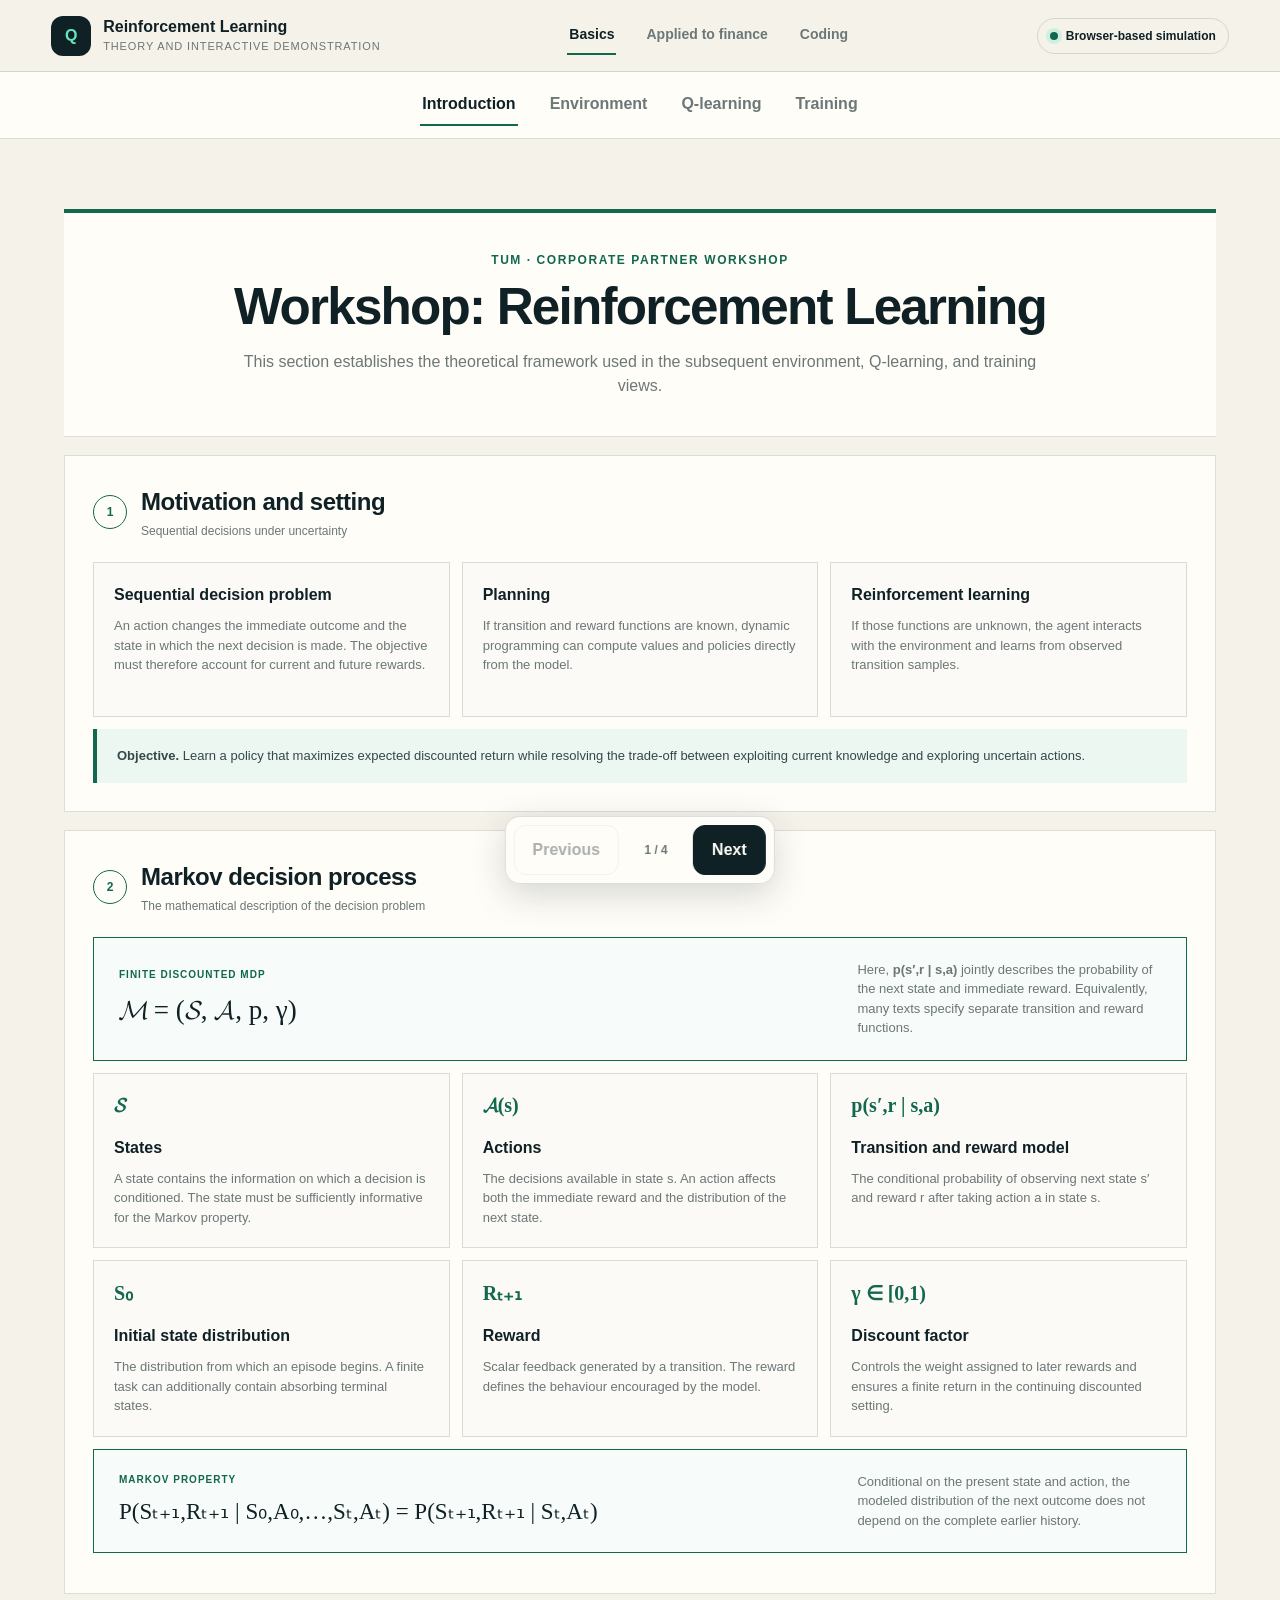
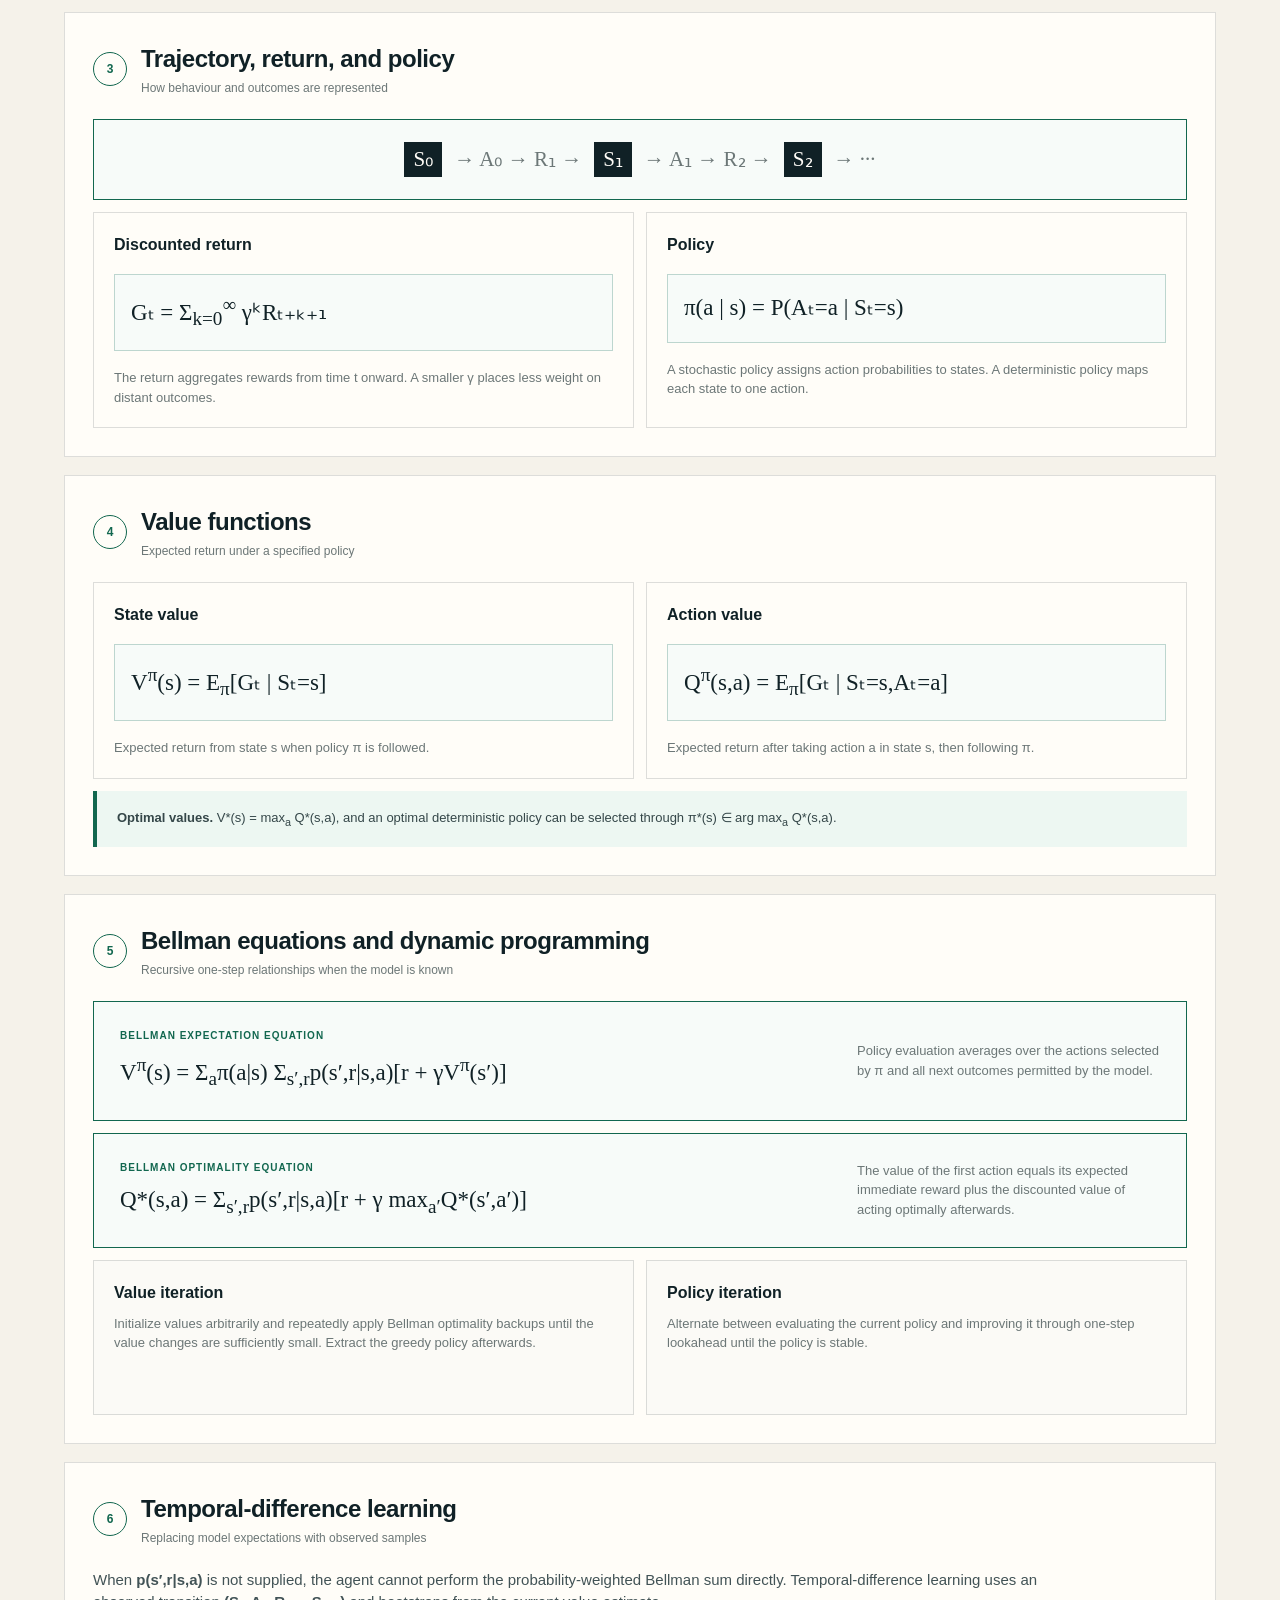
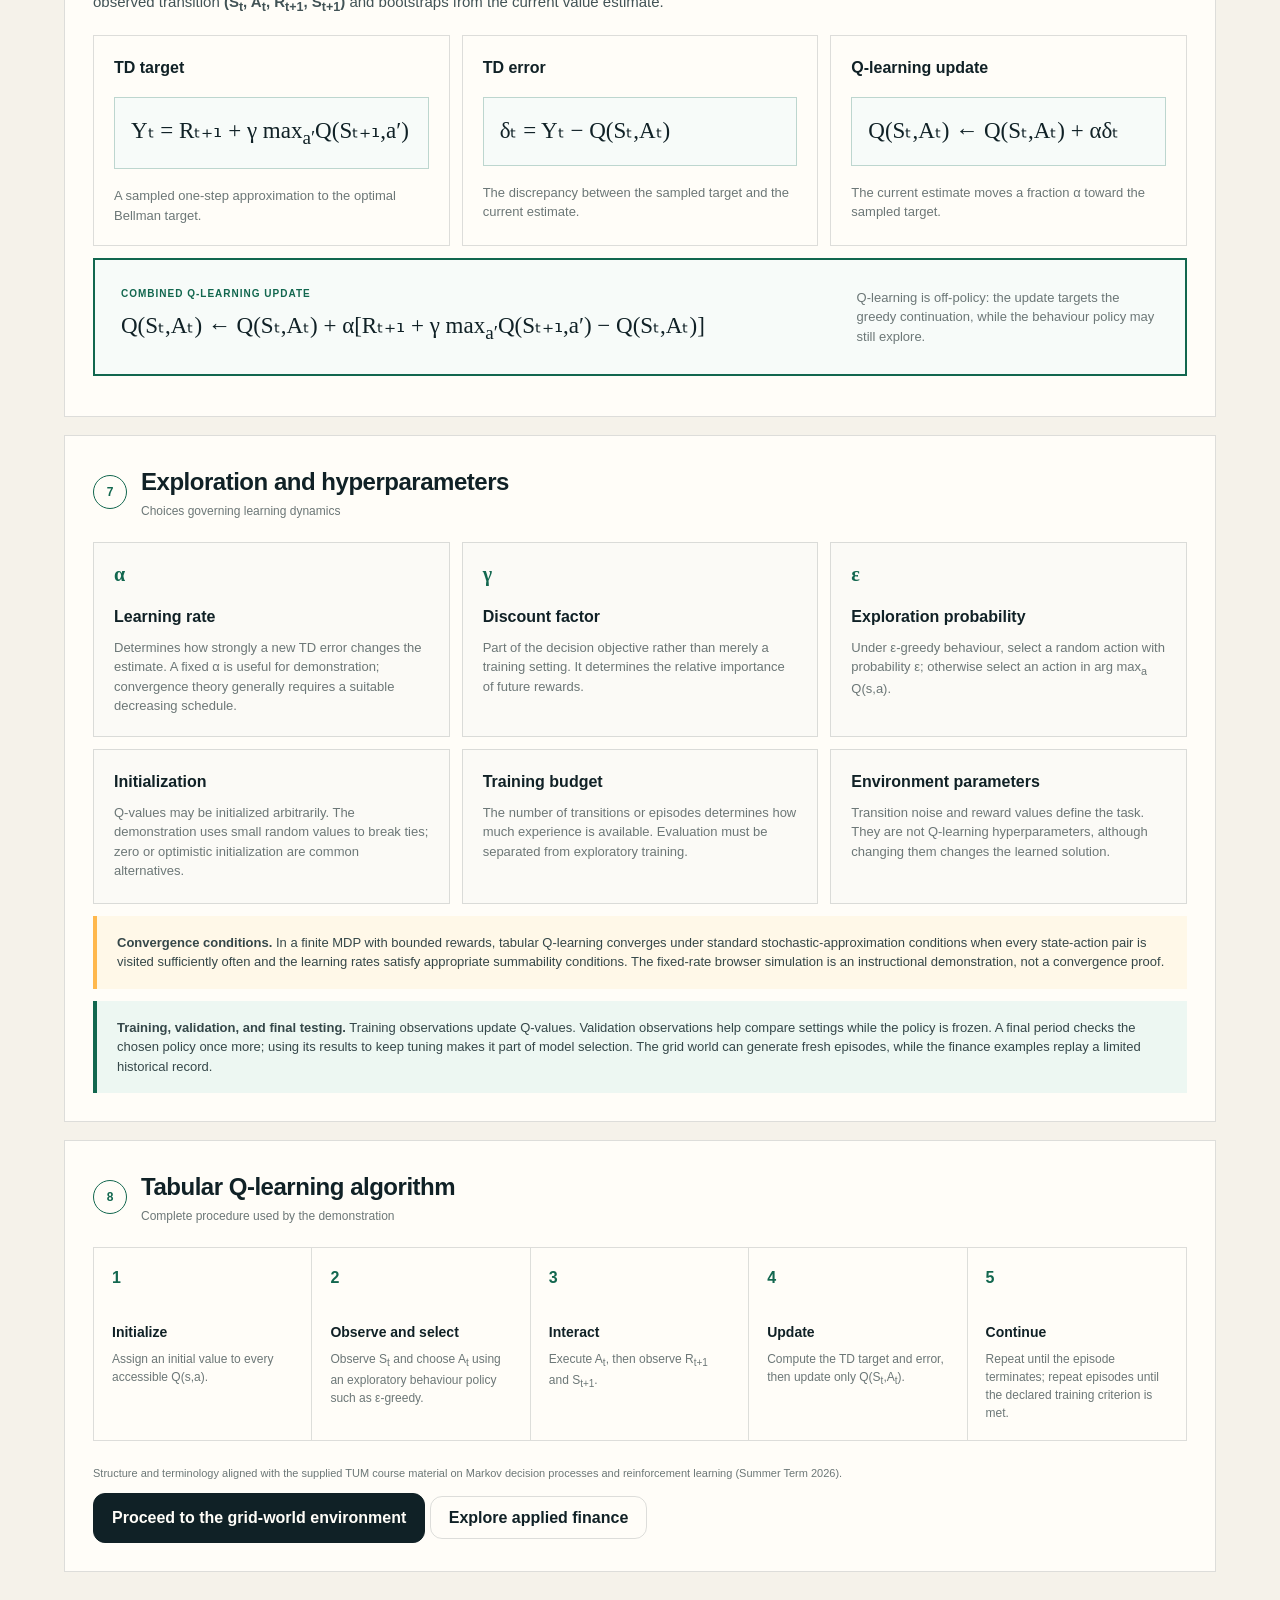
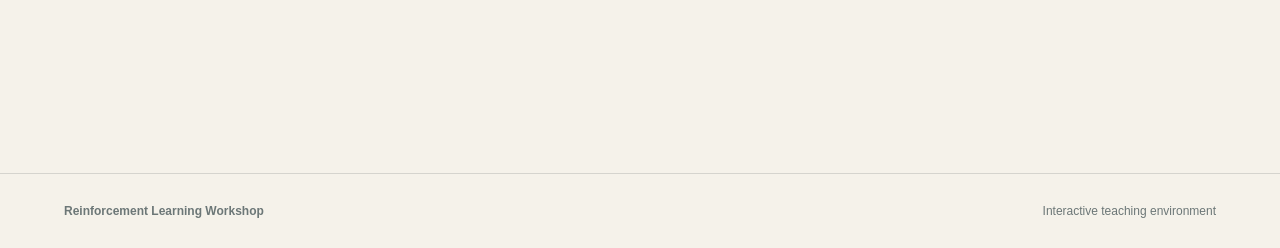
==== commit c57e201c: "Integrate Kai's finance scenarios into RL workshop Add shared Basics / Finance / Coding navigation, " ====
--- a/index.html
+++ b/index.html
@@ -13,15 +13,20 @@
       <span class="brand-mark">Q</span>
       <span><strong>Reinforcement Learning</strong><small>Theory and interactive demonstration</small></span>
     </button>
-    <nav class="topnav" aria-label="Workshop sections">
-      <button class="active" data-view="0">Introduction</button>
-      <button data-view="1">Environment</button>
-      <button data-view="2">Q-learning</button>
-      <button data-view="3">Training</button>
+    <nav class="topnav site-nav" aria-label="Main sections">
+      <a class="active" href="index.html" aria-current="page">Basics</a>
+      <a href="finance.html">Applied to finance</a>
+      <a href="coding.html">Coding</a>
     </nav>
     <div class="status-pill"><span></span> Browser-based simulation</div>
   </header>
 
+  <nav class="basics-nav" aria-label="Basics pages">
+    <button class="active" data-view="0">Introduction</button>
+    <button data-view="1">Environment</button>
+    <button data-view="2">Q-learning</button>
+    <button data-view="3">Training</button>
+  </nav>
   <main>
     <section class="section theory-view workshop-view active" id="overview" data-view-panel="0">
       <header class="theory-header">
@@ -119,6 +124,7 @@
           <article class="theory-card"><h3>Environment parameters</h3><p>Transition noise and reward values define the task. They are not Q-learning hyperparameters, although changing them changes the learned solution.</p></article>
         </div>
         <div class="theory-note caution"><strong>Convergence conditions.</strong> In a finite MDP with bounded rewards, tabular Q-learning converges under standard stochastic-approximation conditions when every state-action pair is visited sufficiently often and the learning rates satisfy appropriate summability conditions. The fixed-rate browser simulation is an instructional demonstration, not a convergence proof.</div>
+        <div class="theory-note"><strong>Training, validation, and final testing.</strong> Training observations update Q-values. Validation observations help compare settings while the policy is frozen. A final period checks the chosen policy once more; using its results to keep tuning makes it part of model selection. The grid world can generate fresh episodes, while the finance examples replay a limited historical record.</div>
       </div>
 
       <div class="theory-section algorithm-section">
@@ -132,6 +138,7 @@
         </ol>
         <p class="source-note">Structure and terminology aligned with the supplied TUM course material on Markov decision processes and reinforcement learning (Summer Term 2026).</p>
         <button class="button primary" data-view="1">Proceed to the grid-world environment</button>
+        <a class="button secondary" href="finance.html">Explore applied finance</a>
       </div>
     </section>
 
@@ -143,7 +150,7 @@
 
       <div class="environment-switch" role="tablist" aria-label="Environment examples">
         <button class="active">Grid-world environment</button>
-        <button disabled>Financial environment · later module</button>
+        <a href="finance.html">Explore finance scenarios</a>
       </div>
 
       <div class="environment-layout">
--- a/styles.css
+++ b/styles.css
@@ -218,3 +218,11 @@
 @media (max-width: 680px) {
   .hero, .section { padding: 65px 18px; }.topbar { padding: 0 16px; }.status-pill { display: none; }.hero-loop { grid-template-columns: 1fr 1fr; gap: 8px; }.loop-arrow { display: none; }.section-heading, .finance-roadmap { grid-template-columns: 1fr; gap: 20px; }.mode-bar, .playback-console { display: block; }.segmented { margin-bottom: 12px; }.transition-readout { margin-top: 15px; grid-template-columns: repeat(2,1fr); gap: 10px; }.dashboard { grid-template-columns: 1fr 1fr; }.chart-card.wide, .chart-card { grid-column: span 2; }.mapping-strip { grid-template-columns: 1fr; }.mapping-strip article { border-right: 0; border-bottom: 1px solid rgba(255,255,255,.14); }.advanced-callout { display: block; }.coming-soon { display: inline-block; margin-top: 20px; }.symbol-list { grid-template-columns: 1fr; }.formula-example { display: block; }.mini-example { margin-bottom: 15px; }.formula-example .button { margin-top: 14px; }.theory-view { padding: 40px 12px 90px; }.theory-header, .theory-section { padding: 20px; }.theory-grid.two, .theory-grid.three, .environment-spec { grid-template-columns: 1fr; }.sequence-formula { flex-wrap: wrap; }.algorithm-list { grid-template-columns: 1fr; }.algorithm-list li { min-height: 0; border-right: 0; }.formula-main { font-size: 20px; }
 }
+
+/* Consistent top-level and local navigation across the workshop. */
+.site-nav a, .basics-nav button, .environment-switch a { padding: 8px 2px; border: 0; border-bottom: 2px solid transparent; background: transparent; color: var(--muted); text-decoration: none; font-weight: 650; cursor: pointer; }
+.site-nav a:hover, .site-nav a.active, .basics-nav button:hover, .basics-nav button.active { color: var(--ink); border-bottom-color: var(--mint-dark); }
+.basics-nav { display: flex; justify-content: center; gap: 30px; padding: 12px 20px; border-bottom: 1px solid var(--line); background: var(--white); }
+.environment-switch a { display: inline-flex; align-items: center; padding: 10px 14px; border: 1px solid var(--line); border-radius: 9px; }
+@media (max-width: 1050px) { .site-nav { display: flex; } }
+@media (max-width: 680px) { .topbar { gap: 8px; } .brand small { display: none; } .site-nav { gap: 10px; font-size: 12px; } .site-nav a { white-space: nowrap; } .basics-nav { justify-content: flex-start; overflow-x: auto; gap: 15px; } .basics-nav button { white-space: nowrap; } }
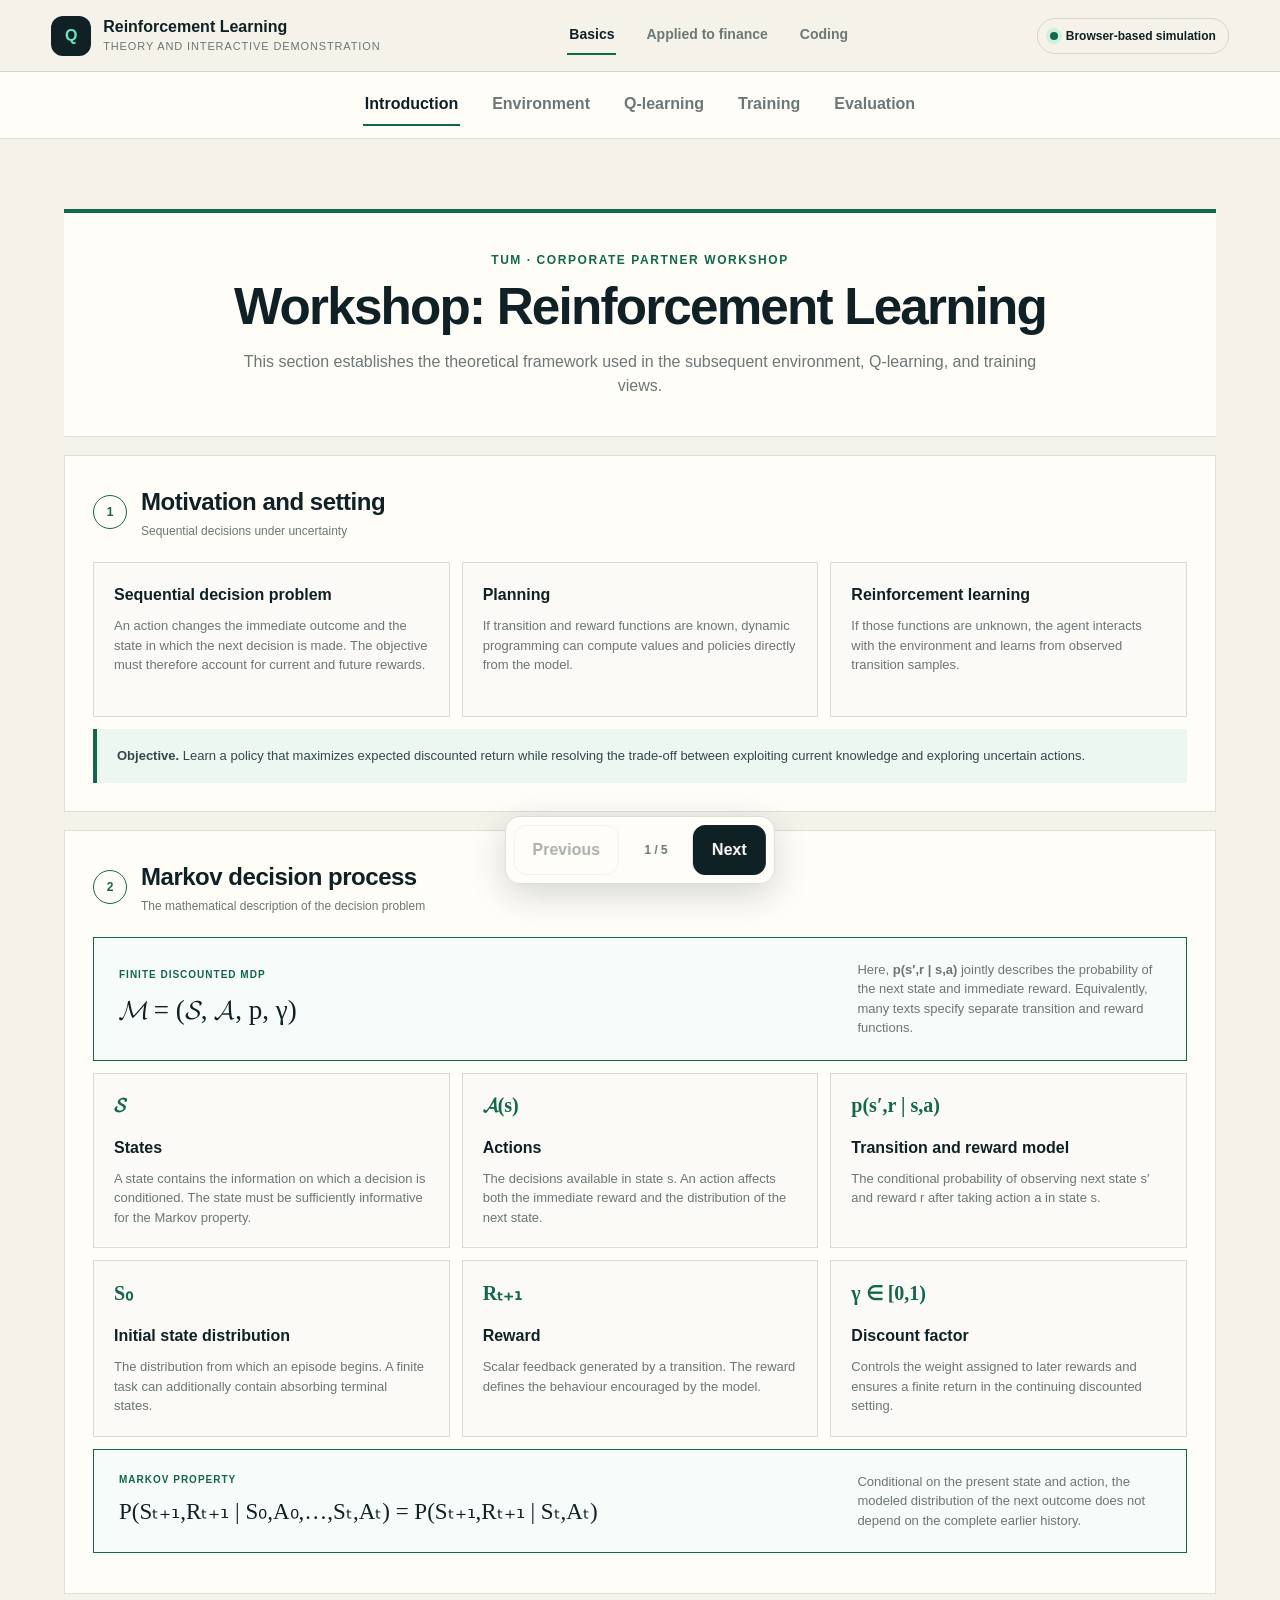
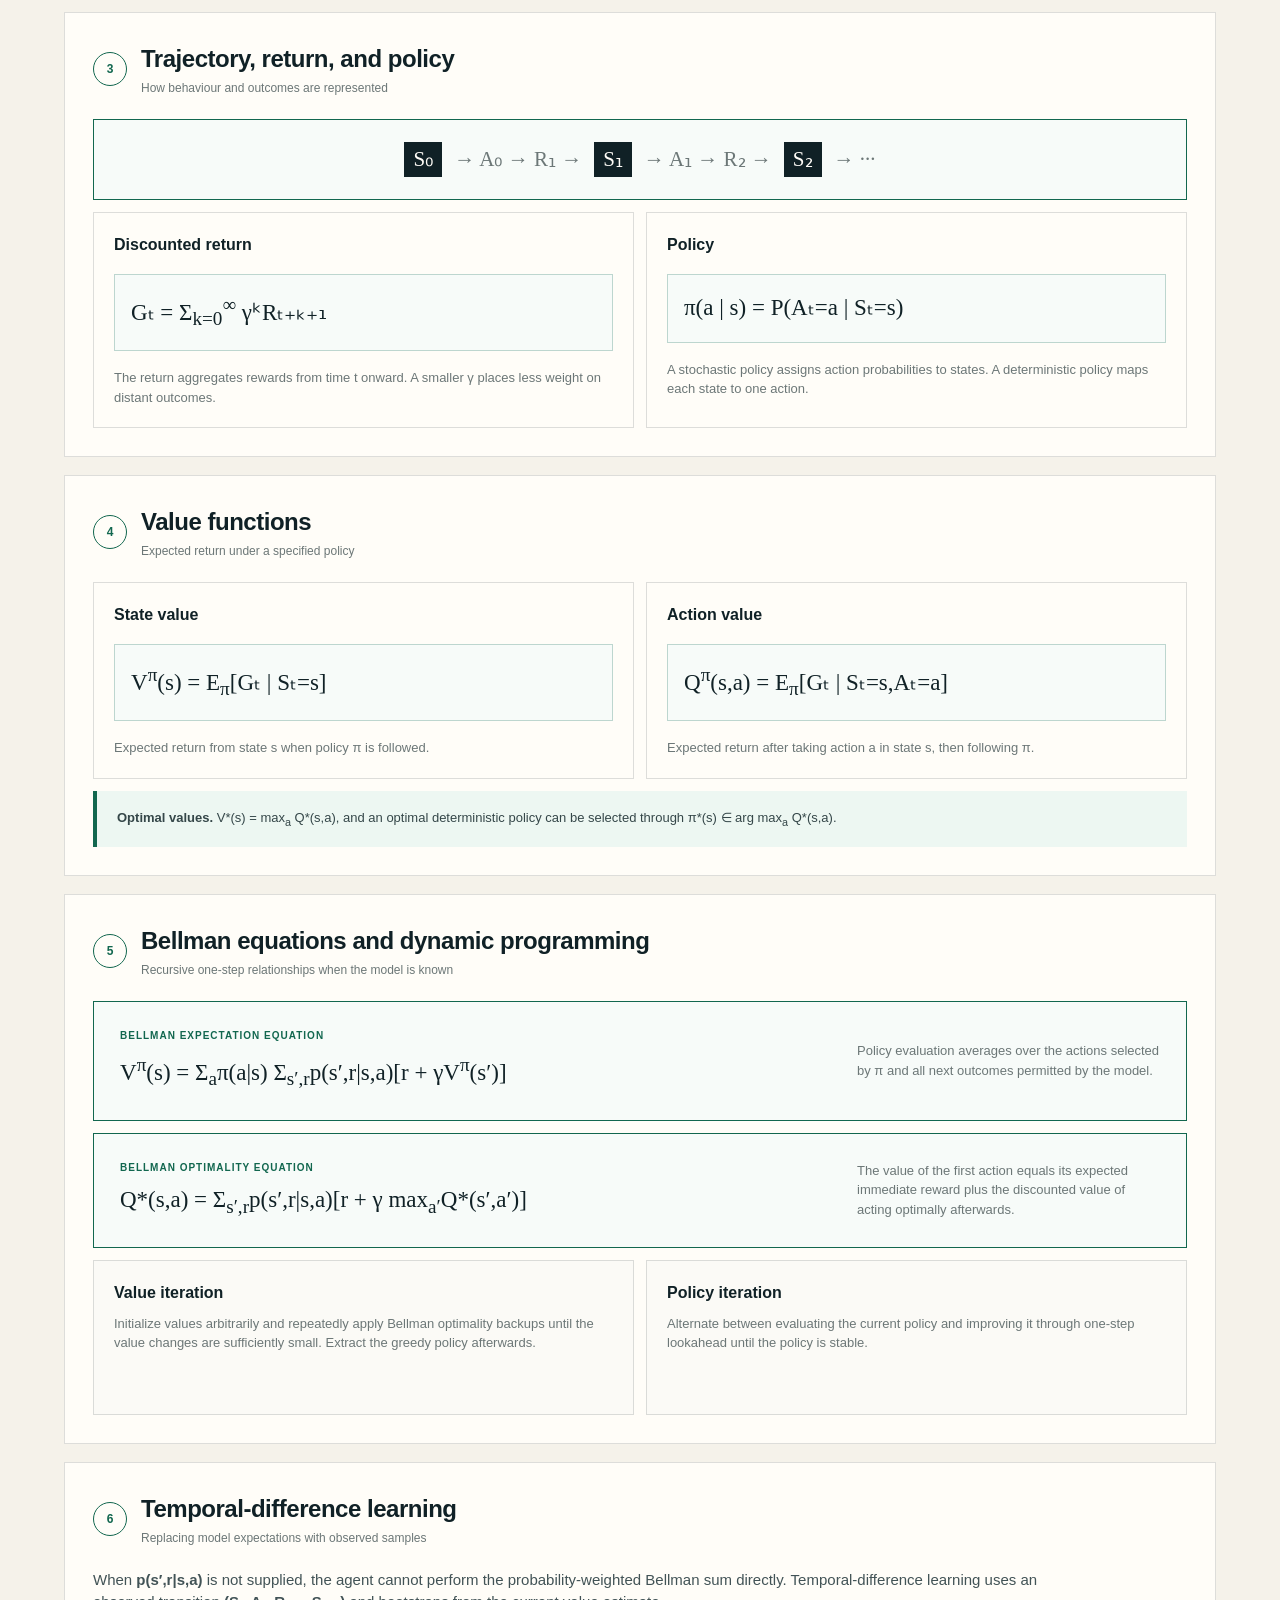
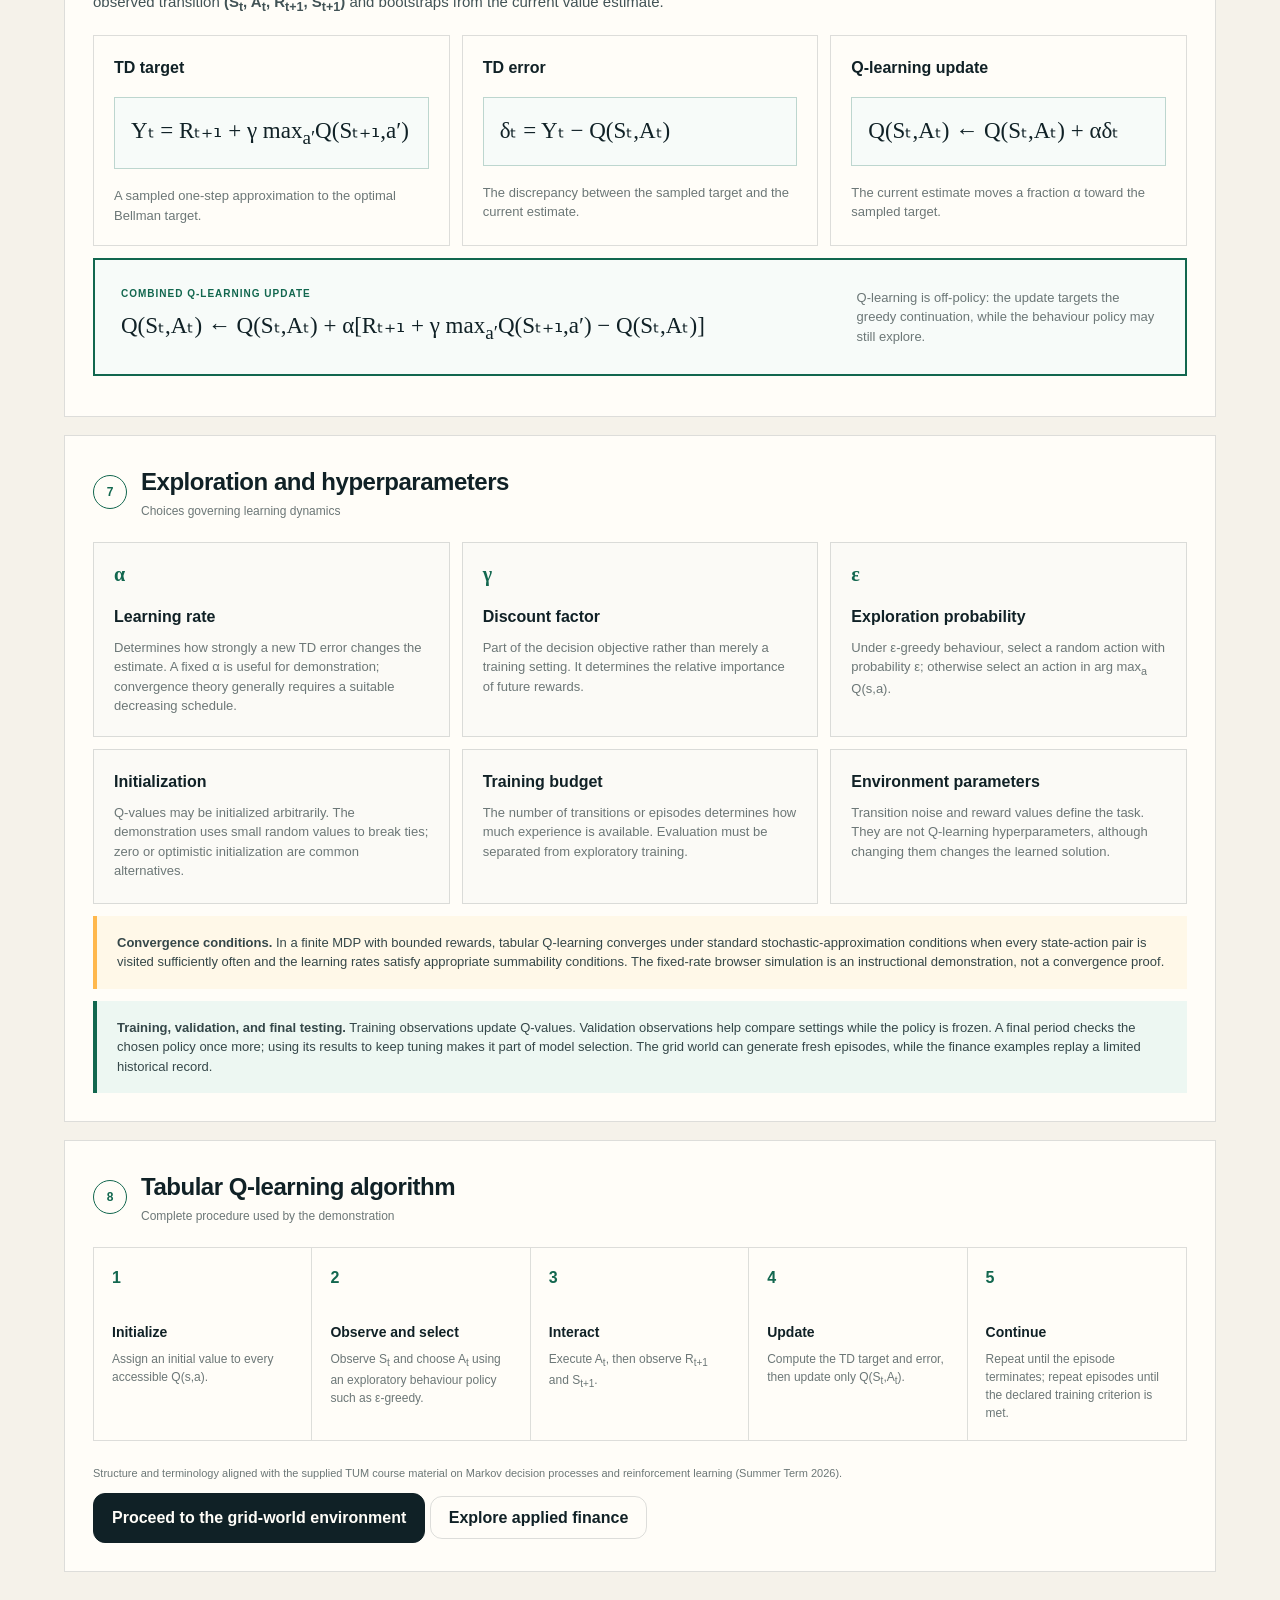
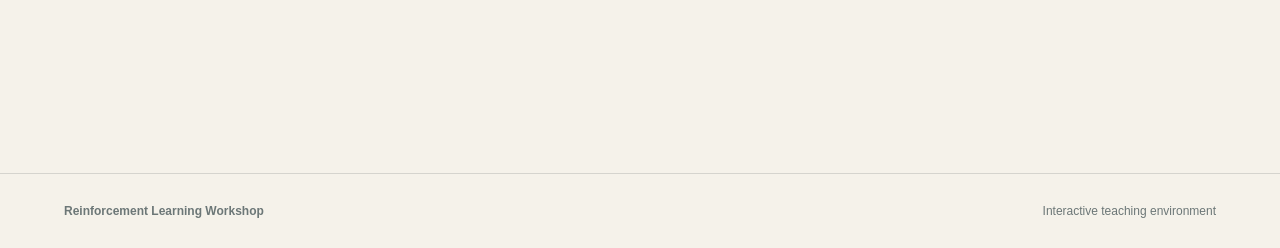
==== commit 003458d7: "Unify finance control rooms and separate evaluation Align five-stage navigation across Basics and fi" ====
--- a/index.html
+++ b/index.html
@@ -26,6 +26,7 @@
     <button data-view="1">Environment</button>
     <button data-view="2">Q-learning</button>
     <button data-view="3">Training</button>
+    <button data-view="4">Evaluation</button>
   </nav>
   <main>
     <section class="section theory-view workshop-view active" id="overview" data-view-panel="0">
@@ -260,9 +261,30 @@
       </div>
     </section>
 
+    <section class="section workshop-view" id="evaluation" data-view-panel="4">
+      <div class="section-heading">
+        <div><p class="eyebrow">Evaluation</p><h2>How does the learned policy behave?</h2></div>
+        <p>Freeze the current Q-table and run fresh grid-world episodes. These results measure the policy you learned; they do not update it.</p>
+      </div>
+      <div class="evaluation-layout">
+        <article class="panel evaluation-intro">
+          <h3>Training and evaluation have different jobs</h3>
+          <p>Training explores and updates Q-values. Evaluation follows the best current action without exploration or learning. Compare it with a random policy under the same movement uncertainty.</p>
+          <button class="button primary" id="evaluate-grid" type="button" disabled>Evaluate 100 episodes</button>
+          <p class="evaluation-note" id="evaluation-status" role="status">Train in the previous view, then evaluate your current policy.</p>
+        </article>
+        <div class="evaluation-metrics" aria-live="polite">
+          <article class="metric-card"><small>Greedy policy · mean return</small><strong id="eval-greedy-return">—</strong><span>100 fresh episodes</span></article>
+          <article class="metric-card"><small>Random policy · mean return</small><strong id="eval-random-return">—</strong><span>Same environment</span></article>
+          <article class="metric-card"><small>Greedy policy · goal reached</small><strong id="eval-goal-rate">—</strong><span>Episodes ending at +1</span></article>
+        </div>
+      </div>
+      <p class="evaluation-note">The grid world can generate new episodes from its fixed rules. The finance examples instead replay limited historical market data, so their later periods need a stricter interpretation.</p>
+    </section>
+
     <div class="view-controls" aria-label="Workshop navigation">
       <button class="button secondary" id="previous-view">Previous</button>
-      <span id="view-position">1 / 4</span>
+      <span id="view-position">1 / 5</span>
       <button class="button primary" id="next-view">Next</button>
     </div>
   </main>
--- a/styles.css
+++ b/styles.css
@@ -226,3 +226,11 @@
 .environment-switch a { display: inline-flex; align-items: center; padding: 10px 14px; border: 1px solid var(--line); border-radius: 9px; }
 @media (max-width: 1050px) { .site-nav { display: flex; } }
 @media (max-width: 680px) { .topbar { gap: 8px; } .brand small { display: none; } .site-nav { gap: 10px; font-size: 12px; } .site-nav a { white-space: nowrap; } .basics-nav { justify-content: flex-start; overflow-x: auto; gap: 15px; } .basics-nav button { white-space: nowrap; } }
+.evaluation-layout { display: grid; grid-template-columns: .9fr 1.1fr; gap: 20px; align-items: start; }
+.evaluation-intro { padding: 28px; }
+.evaluation-intro h3 { margin-top: 0; }
+.evaluation-intro p, .evaluation-note { color: var(--muted); line-height: 1.6; }
+.evaluation-metrics { display: grid; grid-template-columns: repeat(3, minmax(0, 1fr)); gap: 12px; }
+.evaluation-metrics .metric-card { min-height: 155px; }
+@media (max-width: 950px) { .evaluation-layout { grid-template-columns: 1fr; } }
+@media (max-width: 680px) { .evaluation-metrics { grid-template-columns: 1fr; } }
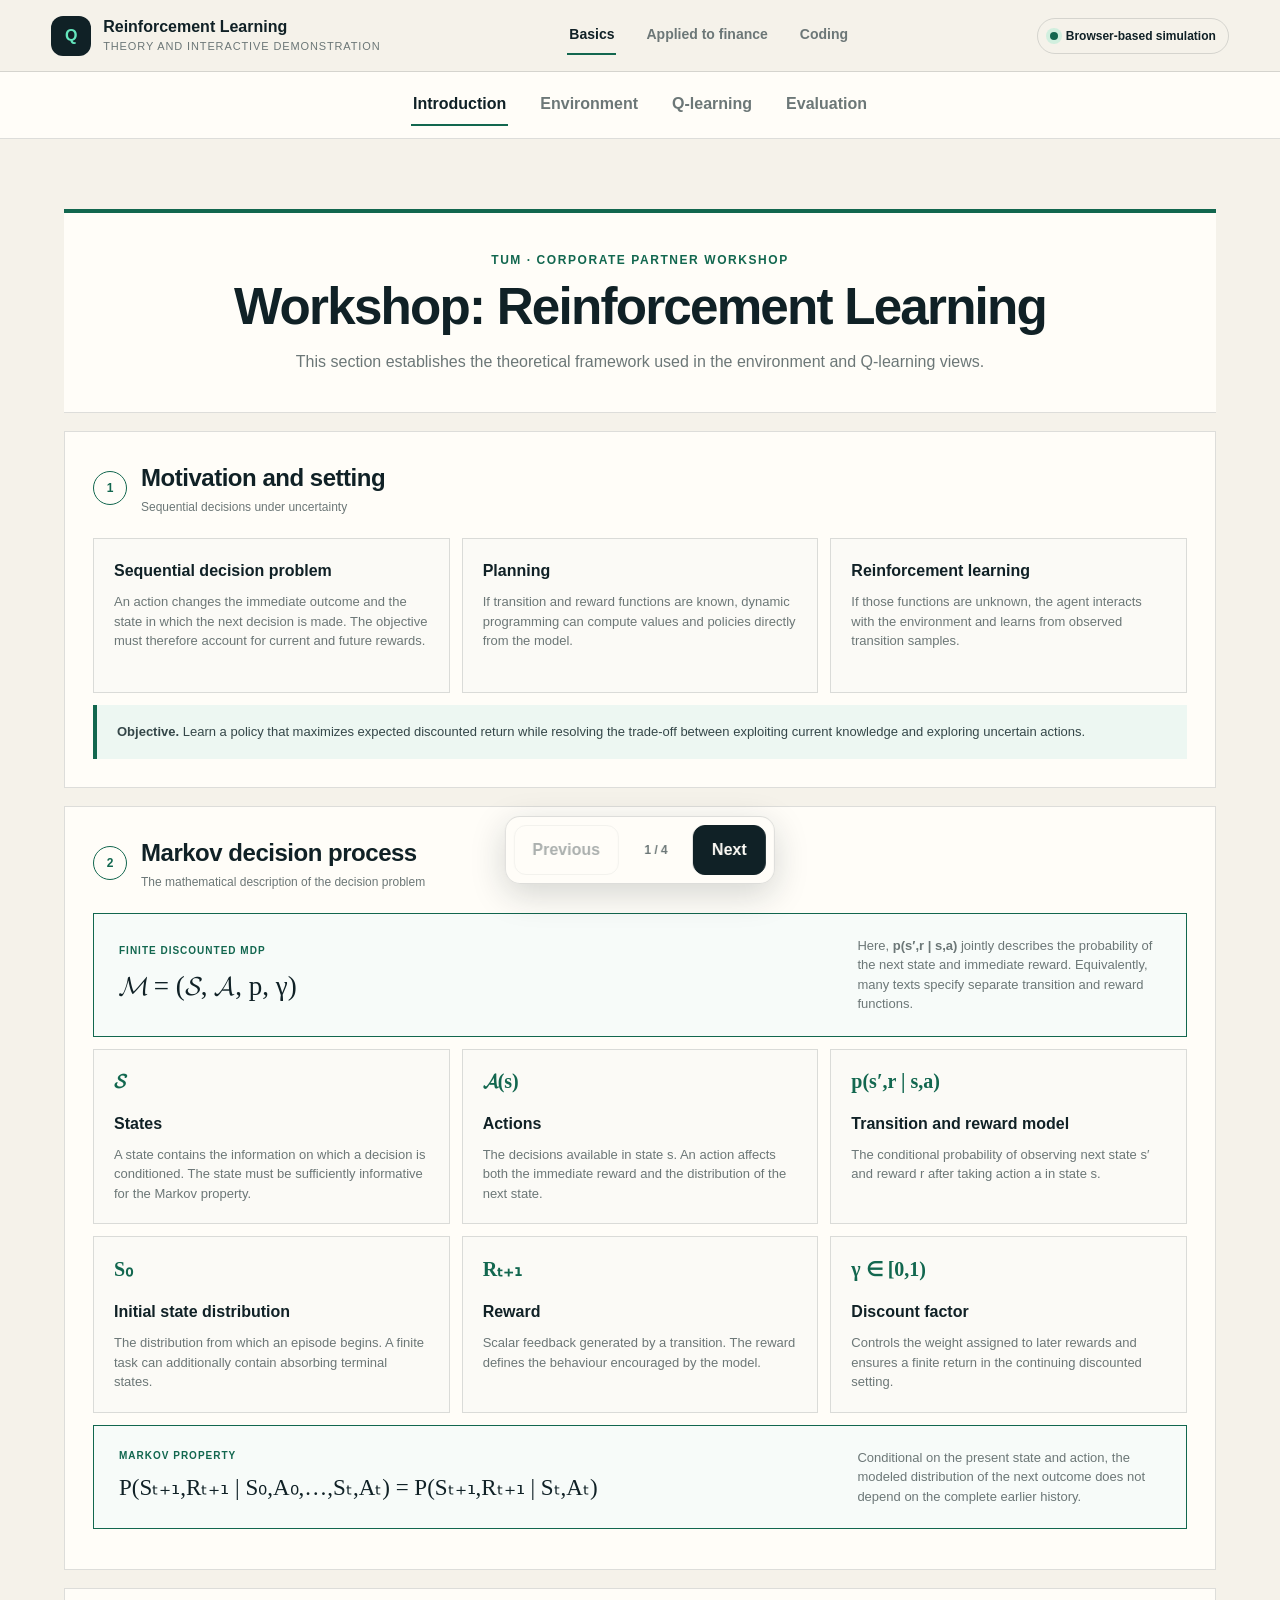
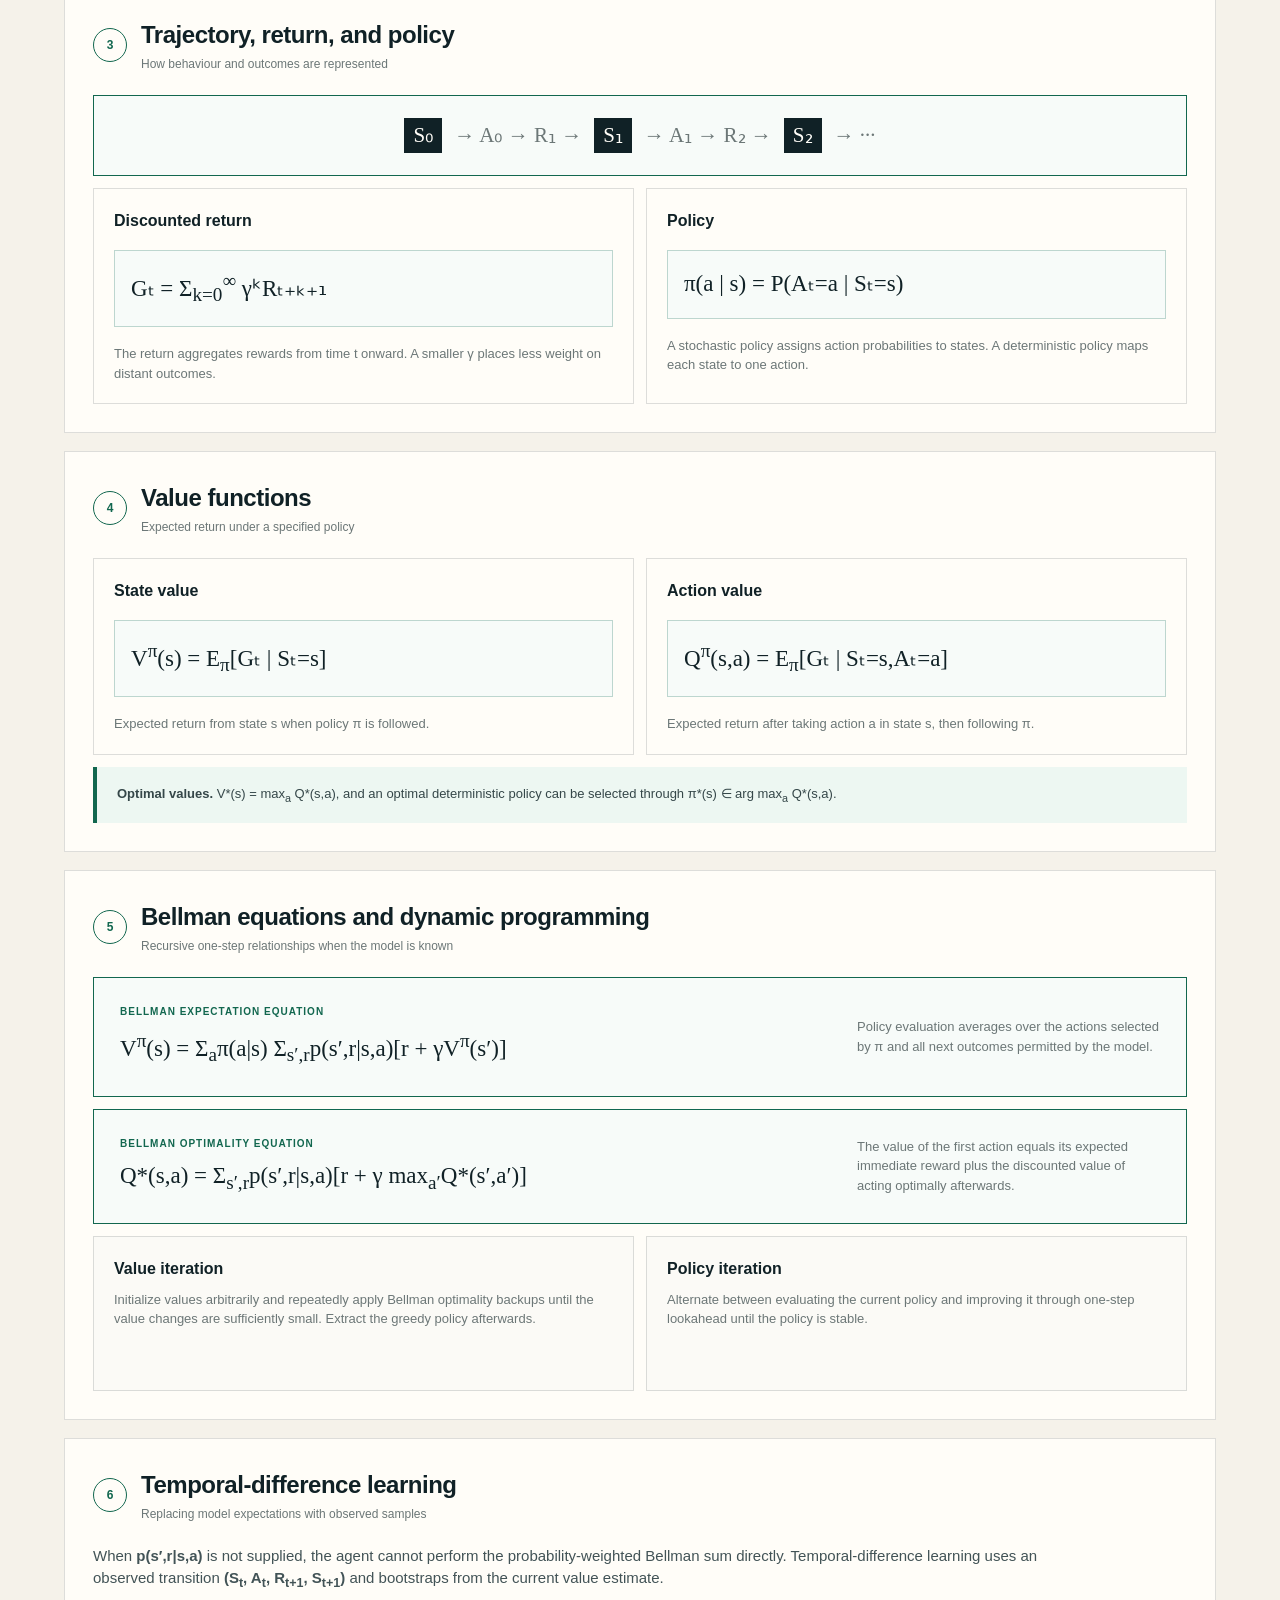
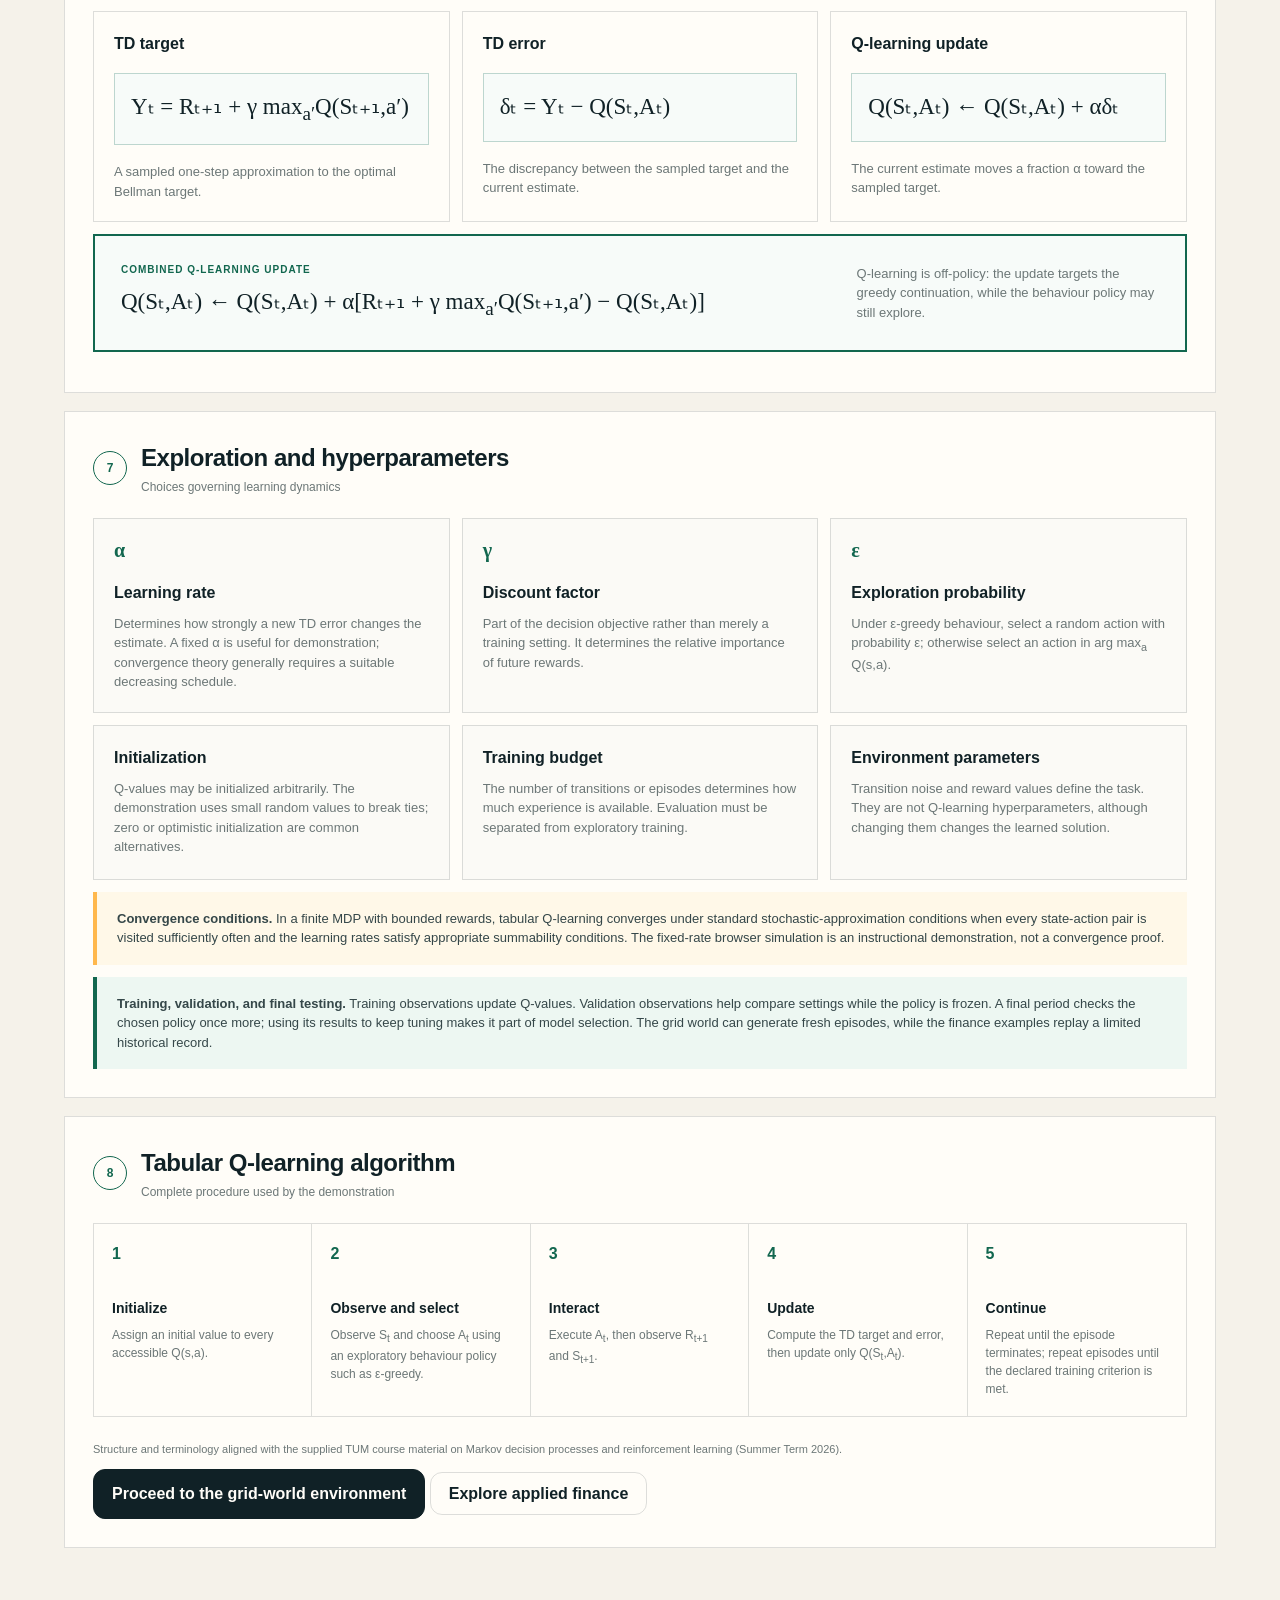
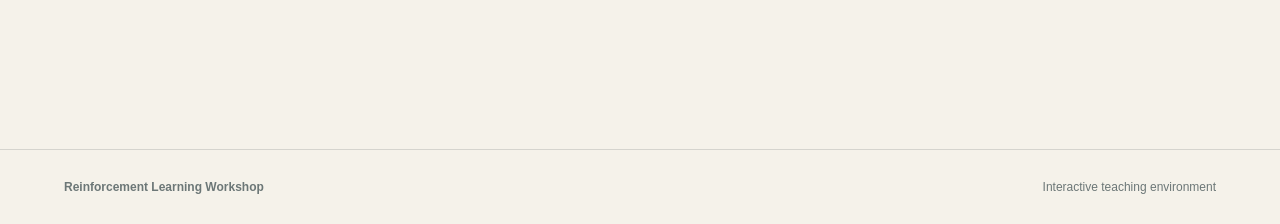
==== commit a394788e: "Restore academic control room teaching flow Match the original four workshop stages across Basics an" ====
--- a/index.html
+++ b/index.html
@@ -25,15 +25,14 @@
     <button class="active" data-view="0">Introduction</button>
     <button data-view="1">Environment</button>
     <button data-view="2">Q-learning</button>
-    <button data-view="3">Training</button>
-    <button data-view="4">Evaluation</button>
+    <button data-view="3">Evaluation</button>
   </nav>
   <main>
     <section class="section theory-view workshop-view active" id="overview" data-view-panel="0">
       <header class="theory-header">
         <p class="eyebrow">TUM · Corporate Partner Workshop</p>
         <h1>Workshop: Reinforcement Learning</h1>
-        <p>This section establishes the theoretical framework used in the subsequent environment, Q-learning, and training views.</p>
+        <p>This section establishes the theoretical framework used in the environment and Q-learning views.</p>
       </header>
 
       <div class="theory-section">
@@ -167,7 +166,7 @@
           <article><span>State space</span><strong>𝓢 = accessible grid cells</strong><p>22 accessible positions; three obstacle cells are excluded.</p></article>
           <article><span>Action space</span><strong>𝓐 = {↑, →, ↓, ←}</strong><p>Invalid moves leave the agent in its current state.</p></article>
           <article><span>Rewards</span><strong>+1, −1, and −0.04</strong><p>Terminal goal, terminal loss, and living cost respectively.</p></article>
-          <article><span>Transition model</span><strong>Deterministic by default</strong><p>The Training view can introduce lateral movement uncertainty.</p></article>
+          <article><span>Transition model</span><strong>Deterministic by default</strong><p>Training controls below the Q-learning boards can introduce lateral movement uncertainty.</p></article>
           <article><span>Initial state</span><strong>S₀ = s20</strong><p>Every episode starts in the bottom-left grid cell.</p></article>
           <article><span>Termination</span><strong>s4 or s14</strong><p>The episode ends after reaching the goal or loss state.</p></article>
         </div>
@@ -225,9 +224,8 @@
         <div class="guided-actions"><button class="button small ghost" id="close-guided">Close</button><button class="button small primary" id="next-guided">Next calculation step</button></div>
       </div>
 
-    </section>
-
-    <section class="section workshop-view" id="training-lab" data-view-panel="3">
+      <details class="training-disclosure"><summary>Training and diagnostics</summary>
+    <section class="training-content" id="training-lab">
       <div class="section-heading">
         <div><p class="eyebrow">Training</p><h2>Parameters and training diagnostics</h2></div>
         <p>The controls change the Q-learning update and the environment. The charts are generated from the browser simulation.</p>
@@ -261,7 +259,10 @@
       </div>
     </section>
 
-    <section class="section workshop-view" id="evaluation" data-view-panel="4">
+      </details>
+    </section>
+
+    <section class="section workshop-view" id="evaluation" data-view-panel="3">
       <div class="section-heading">
         <div><p class="eyebrow">Evaluation</p><h2>How does the learned policy behave?</h2></div>
         <p>Freeze the current Q-table and run fresh grid-world episodes. These results measure the policy you learned; they do not update it.</p>
@@ -271,7 +272,7 @@
           <h3>Training and evaluation have different jobs</h3>
           <p>Training explores and updates Q-values. Evaluation follows the best current action without exploration or learning. Compare it with a random policy under the same movement uncertainty.</p>
           <button class="button primary" id="evaluate-grid" type="button" disabled>Evaluate 100 episodes</button>
-          <p class="evaluation-note" id="evaluation-status" role="status">Train in the previous view, then evaluate your current policy.</p>
+          <p class="evaluation-note" id="evaluation-status" role="status">Train in the Q-learning view, then evaluate your current policy.</p>
         </article>
         <div class="evaluation-metrics" aria-live="polite">
           <article class="metric-card"><small>Greedy policy · mean return</small><strong id="eval-greedy-return">—</strong><span>100 fresh episodes</span></article>
--- a/styles.css
+++ b/styles.css
@@ -234,3 +234,9 @@
 .evaluation-metrics .metric-card { min-height: 155px; }
 @media (max-width: 950px) { .evaluation-layout { grid-template-columns: 1fr; } }
 @media (max-width: 680px) { .evaluation-metrics { grid-template-columns: 1fr; } }
+.training-disclosure { margin: 34px 0 0; border: 1px solid var(--line); border-radius: 16px; background: var(--paper); color: var(--ink); overflow: hidden; }
+.training-disclosure > summary { padding: 18px 24px; cursor: pointer; font-weight: 750; }
+.training-disclosure[open] > summary { border-bottom: 1px solid var(--line); }
+.training-content { padding: 36px 28px 48px; }
+.training-content .section-heading { color: var(--ink); }
+@media (max-width: 680px) { .training-content { padding: 25px 15px; } }
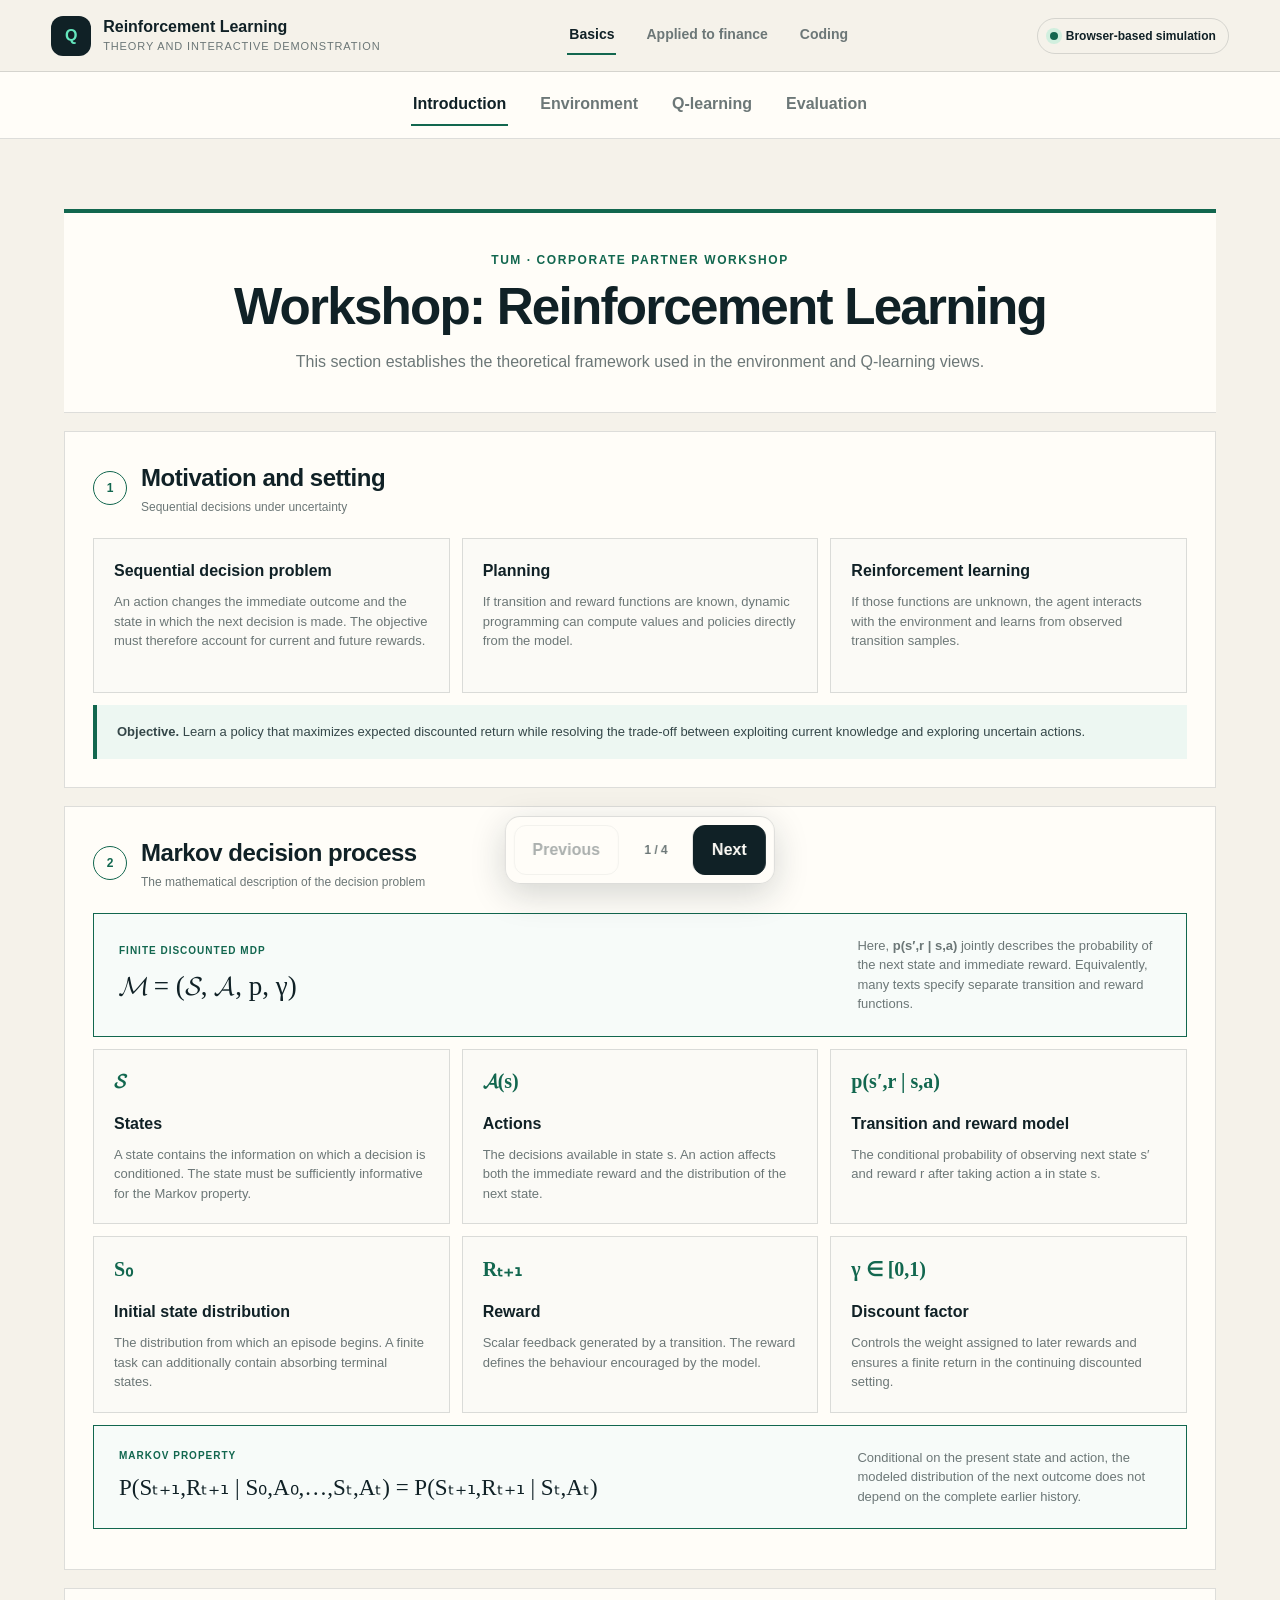
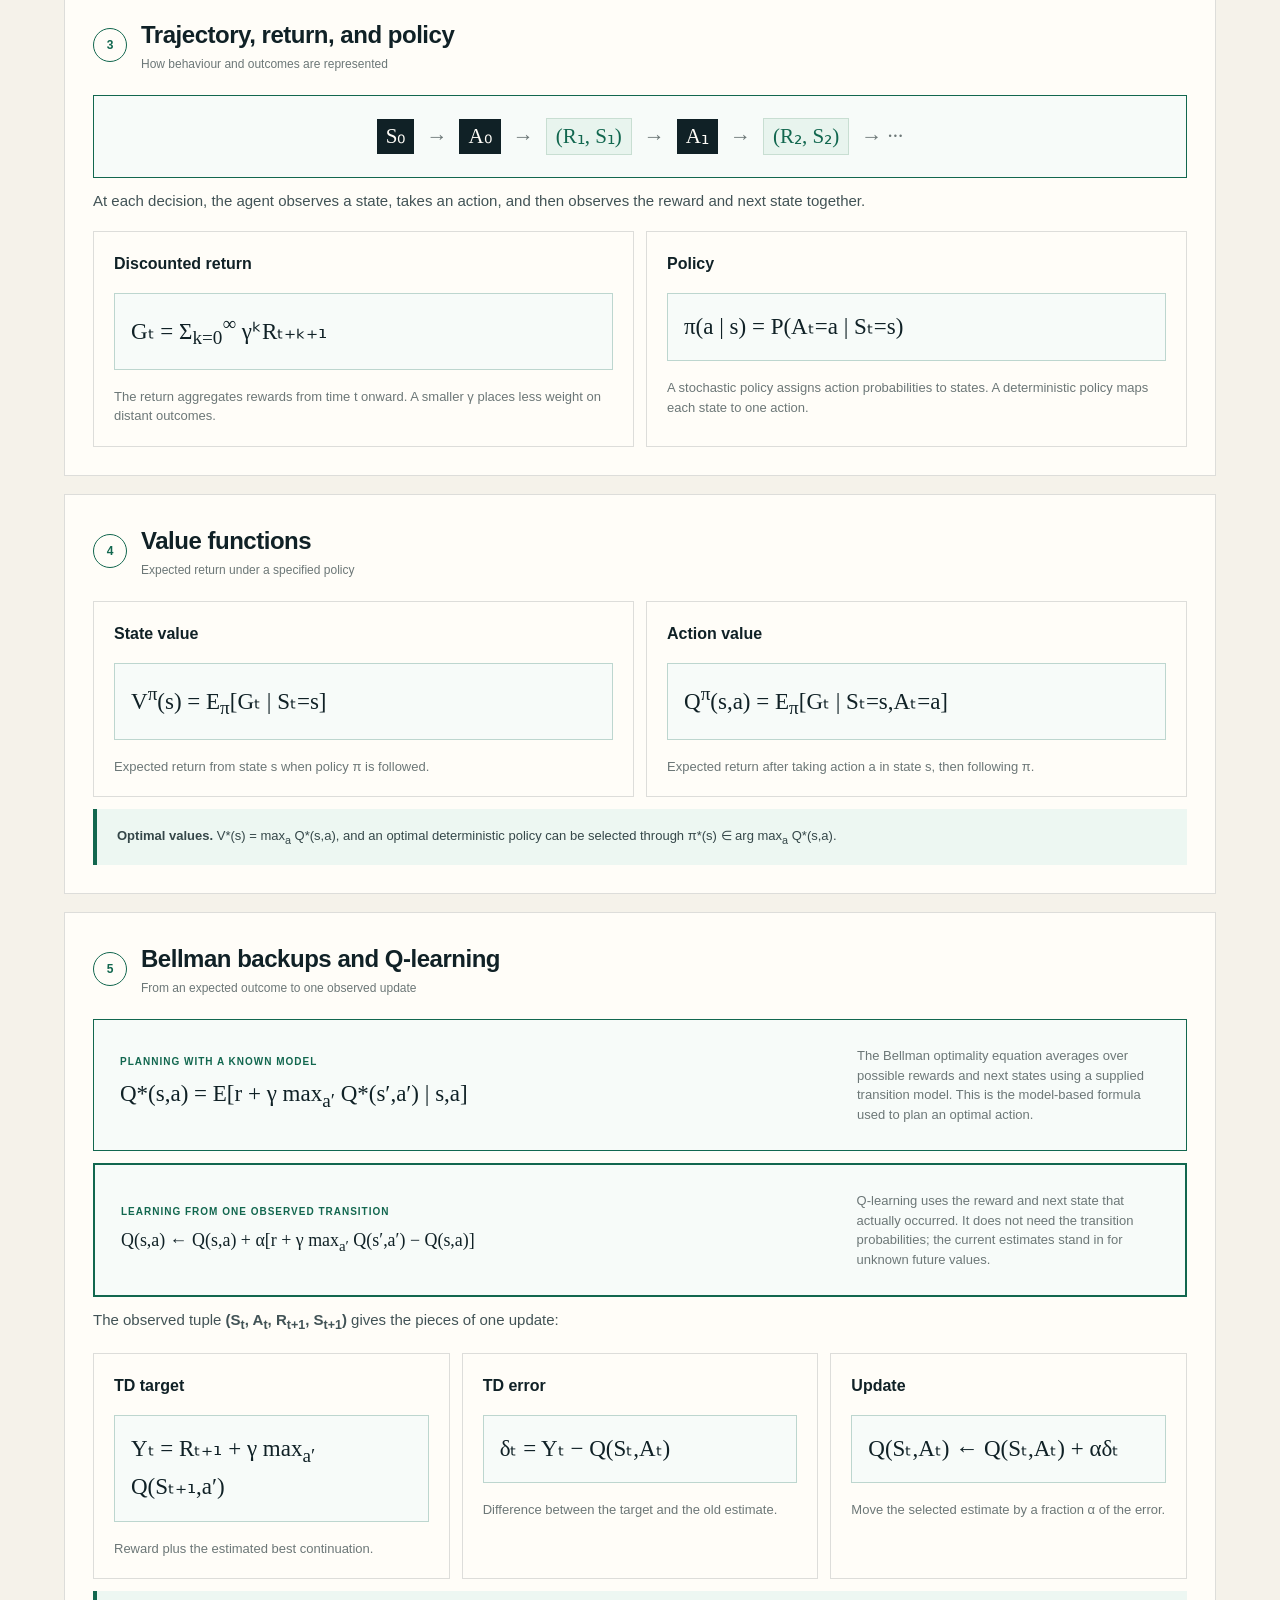
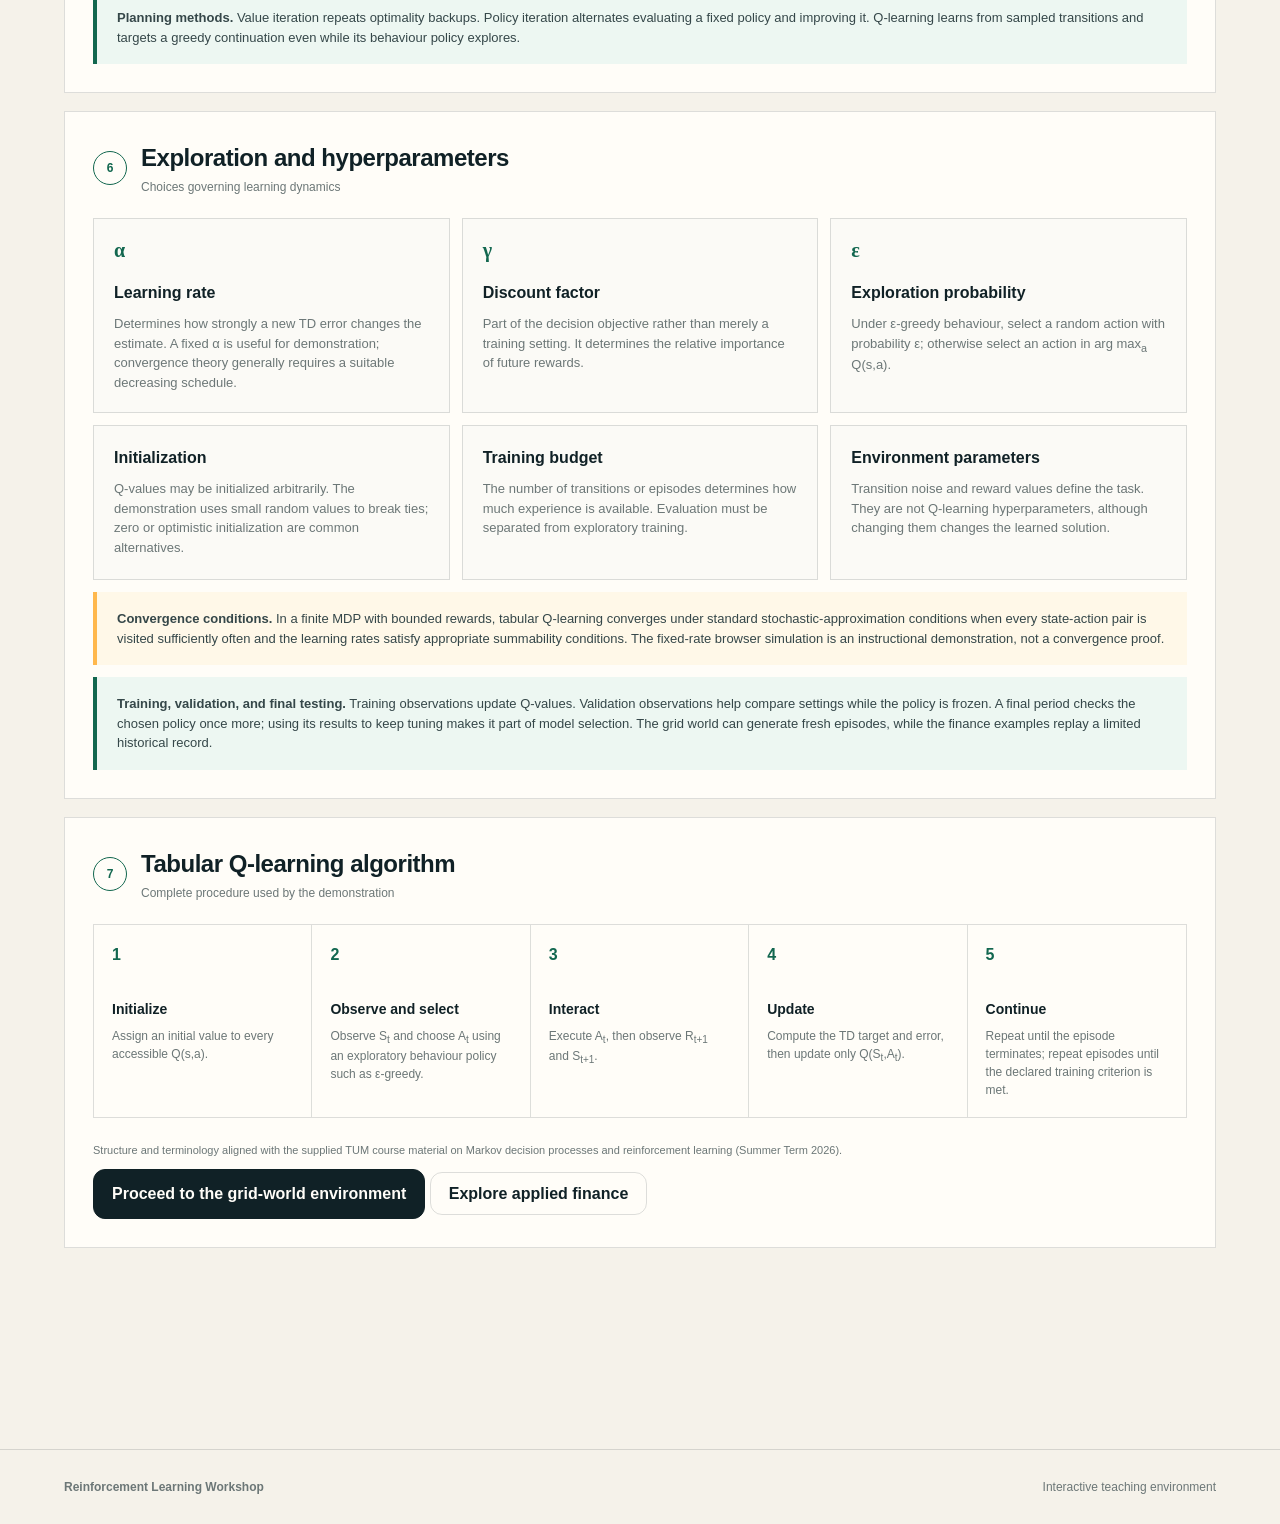
==== commit 5a59ea59: "Guide Q-learning calculations and unify Bellman theory" ====
--- a/index.html
+++ b/index.html
@@ -67,7 +67,8 @@
 
       <div class="theory-section">
         <div class="theory-section-title"><span>3</span><div><h2>Trajectory, return, and policy</h2><p>How behaviour and outcomes are represented</p></div></div>
-        <div class="full-formula sequence-formula"><span>S₀</span><i>→ A₀ → R₁ →</i><span>S₁</span><i>→ A₁ → R₂ →</i><span>S₂</span><i>→ ···</i></div>
+        <div class="full-formula sequence-formula" role="img" aria-label="In state S zero, take action A zero and observe reward R one and next state S one together; then take action A one and observe reward R two and state S two together."><span>S₀</span><i>→</i><span>A₀</span><i>→</i><span class="outcome">(R₁, S₁)</span><i>→</i><span>A₁</span><i>→</i><span class="outcome">(R₂, S₂)</span><i>→ ···</i></div>
+        <p class="theory-passage">At each decision, the agent observes a state, takes an action, and then observes the reward and next state together.</p>
         <div class="theory-grid two">
           <article class="theory-card formula-card-theory"><h3>Discounted return</h3><div class="card-formula">Gₜ = Σ<sub>k=0</sub><sup>∞</sup> γᵏRₜ₊ₖ₊₁</div><p>The return aggregates rewards from time t onward. A smaller γ places less weight on distant outcomes.</p></article>
           <article class="theory-card formula-card-theory"><h3>Policy</h3><div class="card-formula">π(a | s) = P(Aₜ=a | Sₜ=s)</div><p>A stochastic policy assigns action probabilities to states. A deterministic policy maps each state to one action.</p></article>
@@ -84,37 +85,26 @@
       </div>
 
       <div class="theory-section">
-        <div class="theory-section-title"><span>5</span><div><h2>Bellman equations and dynamic programming</h2><p>Recursive one-step relationships when the model is known</p></div></div>
+        <div class="theory-section-title"><span>5</span><div><h2>Bellman backups and Q-learning</h2><p>From an expected outcome to one observed update</p></div></div>
         <div class="full-formula major">
-          <div><span class="formula-label">Bellman expectation equation</span><div class="formula-main small">V<sup>π</sup>(s) = Σ<sub>a</sub>π(a|s) Σ<sub>s′,r</sub>p(s′,r|s,a)[r + γV<sup>π</sup>(s′)]</div></div>
-          <p>Policy evaluation averages over the actions selected by π and all next outcomes permitted by the model.</p>
-        </div>
-        <div class="full-formula major">
-          <div><span class="formula-label">Bellman optimality equation</span><div class="formula-main small">Q*(s,a) = Σ<sub>s′,r</sub>p(s′,r|s,a)[r + γ max<sub>a′</sub>Q*(s′,a′)]</div></div>
-          <p>The value of the first action equals its expected immediate reward plus the discounted value of acting optimally afterwards.</p>
-        </div>
-        <div class="theory-grid two">
-          <article class="theory-card"><h3>Value iteration</h3><p>Initialize values arbitrarily and repeatedly apply Bellman optimality backups until the value changes are sufficiently small. Extract the greedy policy afterwards.</p></article>
-          <article class="theory-card"><h3>Policy iteration</h3><p>Alternate between evaluating the current policy and improving it through one-step lookahead until the policy is stable.</p></article>
-        </div>
-      </div>
-
-      <div class="theory-section">
-        <div class="theory-section-title"><span>6</span><div><h2>Temporal-difference learning</h2><p>Replacing model expectations with observed samples</p></div></div>
-        <p class="theory-passage">When <strong>p(s′,r|s,a)</strong> is not supplied, the agent cannot perform the probability-weighted Bellman sum directly. Temporal-difference learning uses an observed transition <strong>(S<sub>t</sub>, A<sub>t</sub>, R<sub>t+1</sub>, S<sub>t+1</sub>)</strong> and bootstraps from the current value estimate.</p>
+          <div><span class="formula-label">Planning with a known model</span><div class="formula-main small">Q*(s,a) = E[r + γ max<sub>a′</sub> Q*(s′,a′) | s,a]</div></div>
+          <p>The Bellman optimality equation averages over possible rewards and next states using a supplied transition model. This is the model-based formula used to plan an optimal action.</p>
+        </div>
+        <div class="full-formula major q-update">
+          <div><span class="formula-label">Learning from one observed transition</span><div class="formula-main small">Q(s,a) ← Q(s,a) + α[r + γ max<sub>a′</sub> Q(s′,a′) − Q(s,a)]</div></div>
+          <p>Q-learning uses the reward and next state that actually occurred. It does not need the transition probabilities; the current estimates stand in for unknown future values.</p>
+        </div>
+        <p class="theory-passage">The observed tuple <strong>(S<sub>t</sub>, A<sub>t</sub>, R<sub>t+1</sub>, S<sub>t+1</sub>)</strong> gives the pieces of one update:</p>
         <div class="theory-grid three">
-          <article class="theory-card formula-card-theory"><h3>TD target</h3><div class="card-formula">Yₜ = Rₜ₊₁ + γ max<sub>a′</sub>Q(Sₜ₊₁,a′)</div><p>A sampled one-step approximation to the optimal Bellman target.</p></article>
-          <article class="theory-card formula-card-theory"><h3>TD error</h3><div class="card-formula">δₜ = Yₜ − Q(Sₜ,Aₜ)</div><p>The discrepancy between the sampled target and the current estimate.</p></article>
-          <article class="theory-card formula-card-theory"><h3>Q-learning update</h3><div class="card-formula">Q(Sₜ,Aₜ) ← Q(Sₜ,Aₜ) + αδₜ</div><p>The current estimate moves a fraction α toward the sampled target.</p></article>
-        </div>
-        <div class="full-formula major q-update">
-          <div><span class="formula-label">Combined Q-learning update</span><div class="formula-main small">Q(Sₜ,Aₜ) ← Q(Sₜ,Aₜ) + α[Rₜ₊₁ + γ max<sub>a′</sub>Q(Sₜ₊₁,a′) − Q(Sₜ,Aₜ)]</div></div>
-          <p>Q-learning is off-policy: the update targets the greedy continuation, while the behaviour policy may still explore.</p>
-        </div>
-      </div>
-
-      <div class="theory-section">
-        <div class="theory-section-title"><span>7</span><div><h2>Exploration and hyperparameters</h2><p>Choices governing learning dynamics</p></div></div>
+          <article class="theory-card formula-card-theory"><h3>TD target</h3><div class="card-formula">Yₜ = Rₜ₊₁ + γ max<sub>a′</sub> Q(Sₜ₊₁,a′)</div><p>Reward plus the estimated best continuation.</p></article>
+          <article class="theory-card formula-card-theory"><h3>TD error</h3><div class="card-formula">δₜ = Yₜ − Q(Sₜ,Aₜ)</div><p>Difference between the target and the old estimate.</p></article>
+          <article class="theory-card formula-card-theory"><h3>Update</h3><div class="card-formula">Q(Sₜ,Aₜ) ← Q(Sₜ,Aₜ) + αδₜ</div><p>Move the selected estimate by a fraction α of the error.</p></article>
+        </div>
+        <div class="theory-note"><strong>Planning methods.</strong> Value iteration repeats optimality backups. Policy iteration alternates evaluating a fixed policy and improving it. Q-learning learns from sampled transitions and targets a greedy continuation even while its behaviour policy explores.</div>
+      </div>
+
+      <div class="theory-section">
+        <div class="theory-section-title"><span>6</span><div><h2>Exploration and hyperparameters</h2><p>Choices governing learning dynamics</p></div></div>
         <div class="theory-grid three">
           <article class="theory-card"><span class="symbol">α</span><h3>Learning rate</h3><p>Determines how strongly a new TD error changes the estimate. A fixed α is useful for demonstration; convergence theory generally requires a suitable decreasing schedule.</p></article>
           <article class="theory-card"><span class="symbol">γ</span><h3>Discount factor</h3><p>Part of the decision objective rather than merely a training setting. It determines the relative importance of future rewards.</p></article>
@@ -128,7 +118,7 @@
       </div>
 
       <div class="theory-section algorithm-section">
-        <div class="theory-section-title"><span>8</span><div><h2>Tabular Q-learning algorithm</h2><p>Complete procedure used by the demonstration</p></div></div>
+        <div class="theory-section-title"><span>7</span><div><h2>Tabular Q-learning algorithm</h2><p>Complete procedure used by the demonstration</p></div></div>
         <ol class="algorithm-list">
           <li><span>1</span><div><strong>Initialize</strong><p>Assign an initial value to every accessible Q(s,a).</p></div></li>
           <li><span>2</span><div><strong>Observe and select</strong><p>Observe S<sub>t</sub> and choose A<sub>t</sub> using an exploratory behaviour policy such as ε-greedy.</p></div></li>
@@ -222,6 +212,7 @@
         <p id="guided-copy">This state contains the information used for the next decision.</p>
         <div class="calculation" id="guided-calculation"></div>
         <div class="guided-actions"><button class="button small ghost" id="close-guided">Close</button><button class="button small primary" id="next-guided">Next calculation step</button></div>
+        <div class="guided-history" id="guided-history" hidden><h4>Calculated so far</h4><ol id="guided-history-list"></ol></div>
       </div>
 
       <details class="training-disclosure"><summary>Training and diagnostics</summary>
--- a/styles.css
+++ b/styles.css
@@ -134,6 +134,13 @@
 .guided-card { margin-top: 16px; padding: 26px; border-radius: 18px; background: #edf7f2; color: var(--ink); position: relative; }
 .guided-progress { display: flex; gap: 12px; align-items: center; font-size: 11px; font-weight: 800; }.guided-progress > div { flex: 1; height: 4px; background: #d1ddd8; border-radius: 999px; overflow: hidden; }.guided-progress i { display: block; height: 100%; width: 12.5%; background: var(--mint-dark); transition: width .2s; }
 .guided-card h3 { margin: 5px 0; font: 500 27px Georgia, serif; }.guided-card > p:not(.eyebrow) { color: var(--muted); }.guided-actions { display: flex; justify-content: flex-end; gap: 8px; }
+.guided-history { margin-top: 20px; padding-top: 16px; border-top: 1px solid #cadbd2; }
+.guided-history[hidden] { display: none; }
+.guided-history h4 { margin: 0 0 10px; font-size: 12px; color: var(--muted); text-transform: uppercase; letter-spacing: .08em; }
+.guided-history ol { margin: 0; padding: 0; list-style: none; display: grid; gap: 6px; }
+.guided-history li { display: flex; justify-content: space-between; gap: 16px; padding: 9px 12px; background: rgba(255,255,255,.65); border: 1px solid #dbe6df; border-radius: 8px; font-size: 13px; }
+.guided-history li span { color: var(--muted); }
+.guided-history li strong { text-align: right; font-variant-numeric: tabular-nums; overflow-wrap: anywhere; }
 .calculation { margin: 16px 0; padding: 15px; min-height: 54px; border: 1px solid rgba(18,103,79,.22); border-radius: 12px; background: white; font-family: ui-monospace, SFMono-Regular, Menlo, monospace; }
 .method-stage { margin-top: 60px; border: 1px solid rgba(255,255,255,.13); border-radius: 20px; overflow: hidden; }
 .method-tabs { display: flex; padding: 6px; border-bottom: 1px solid rgba(255,255,255,.1); background: #0b1b1f; }
@@ -186,6 +193,8 @@
 .full-formula p { margin: 0; color: var(--muted); font-size: 13px; }
 .sequence-formula { display: flex; justify-content: center; gap: 12px; color: var(--ink); font: 500 21px Georgia, serif; }
 .sequence-formula span { padding: 5px 9px; background: var(--ink); color: var(--white); }
+.sequence-formula span.outcome { background: #e8f4ee; color: var(--mint-dark); border: 1px solid #c8ded2; }
+.q-update .formula-main.small { font-size: clamp(16px, 1.4vw, 19px); }
 .sequence-formula i { font-style: normal; color: var(--muted); }
 .formula-card-theory { background: var(--white); }
 .card-formula { margin: 17px 0; padding: 16px; border: 1px solid rgba(18,103,79,.25); background: #f7fbf9; font: 500 clamp(17px, 1.8vw, 23px) Georgia, serif; line-height: 1.5; overflow-x: auto; }
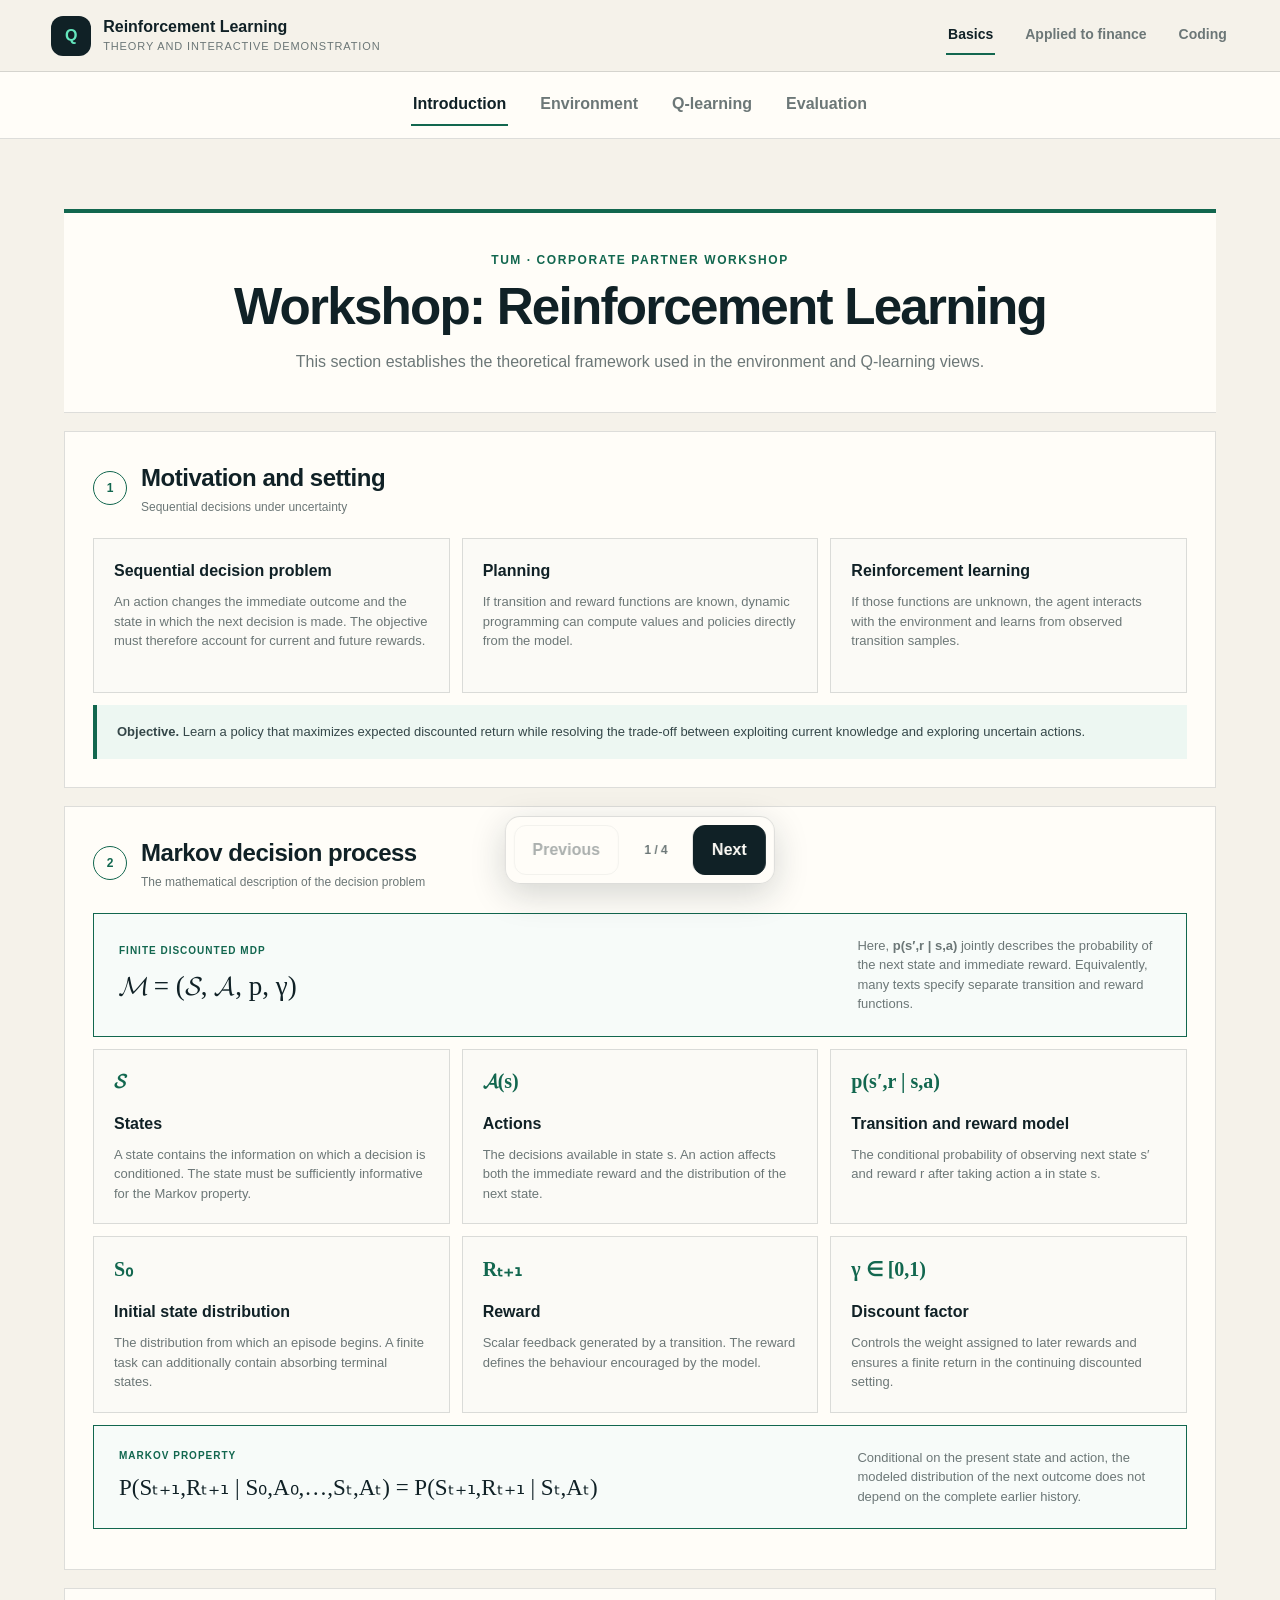
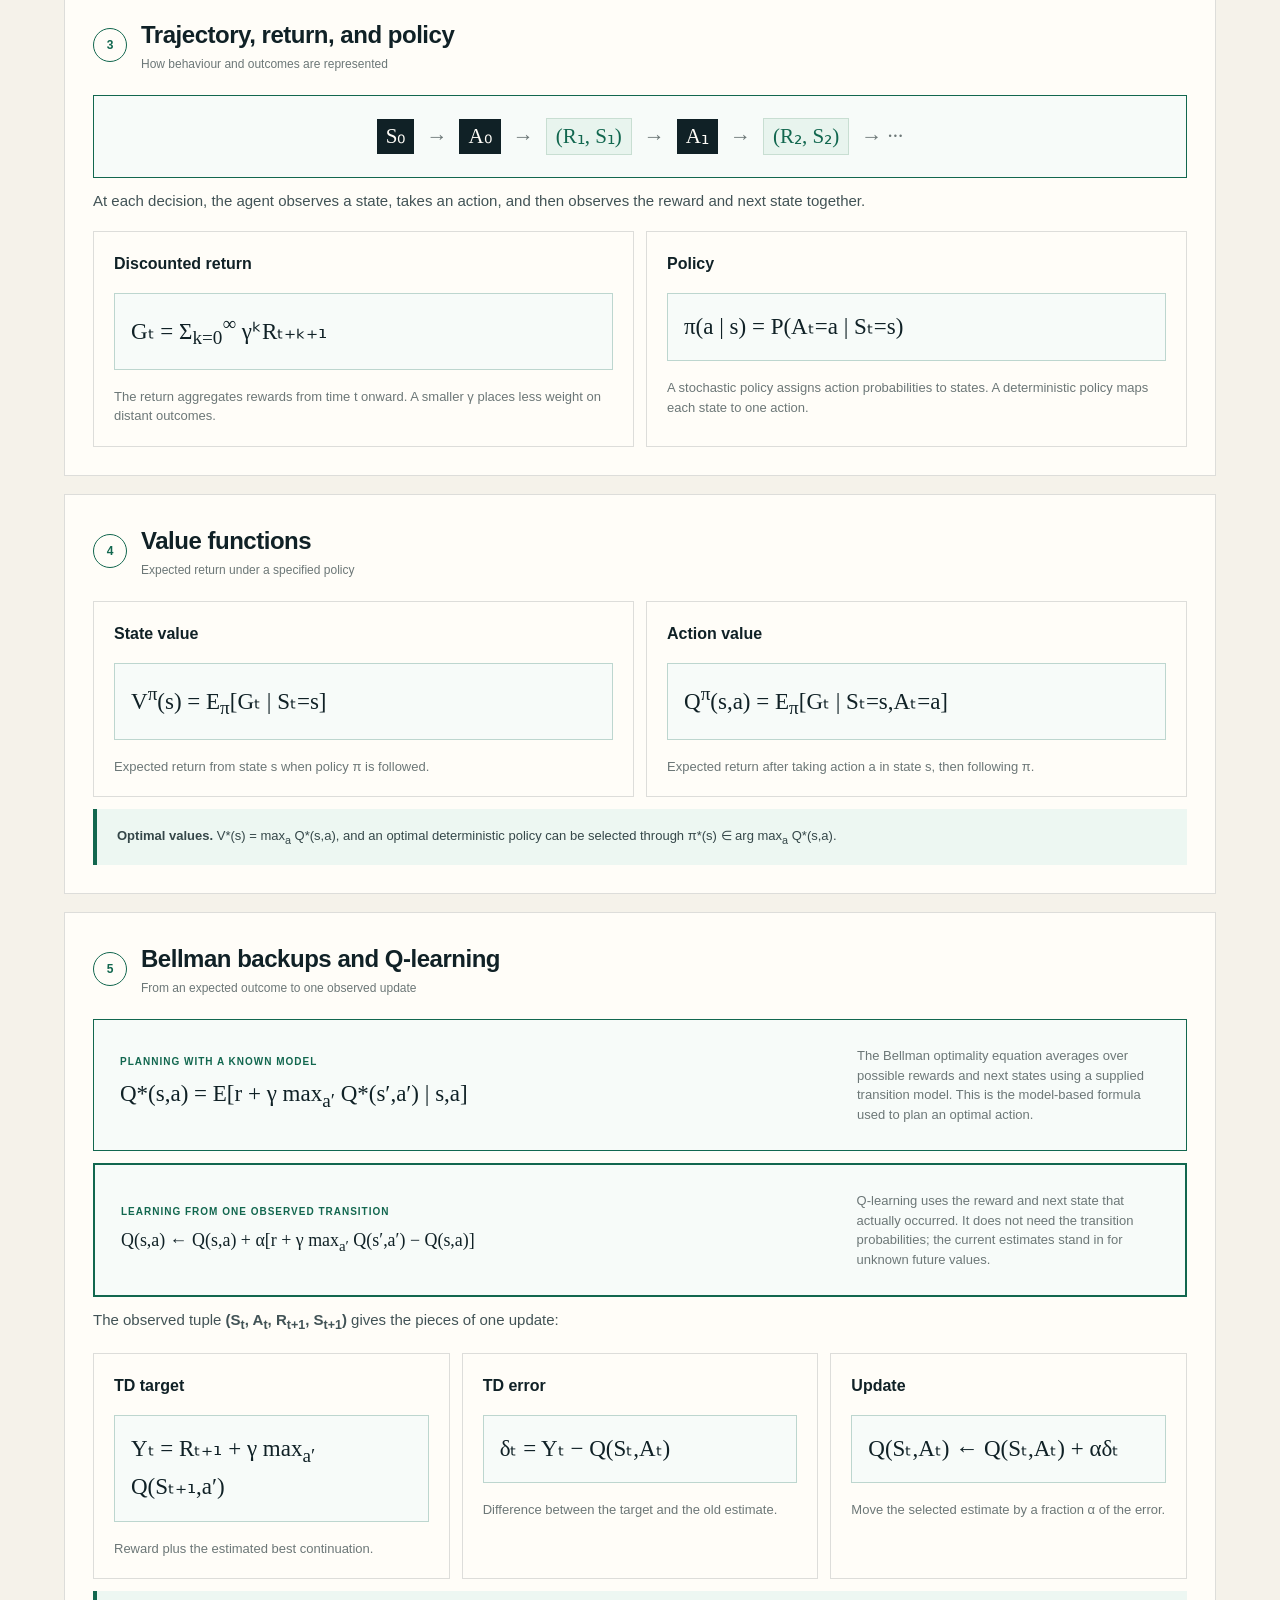
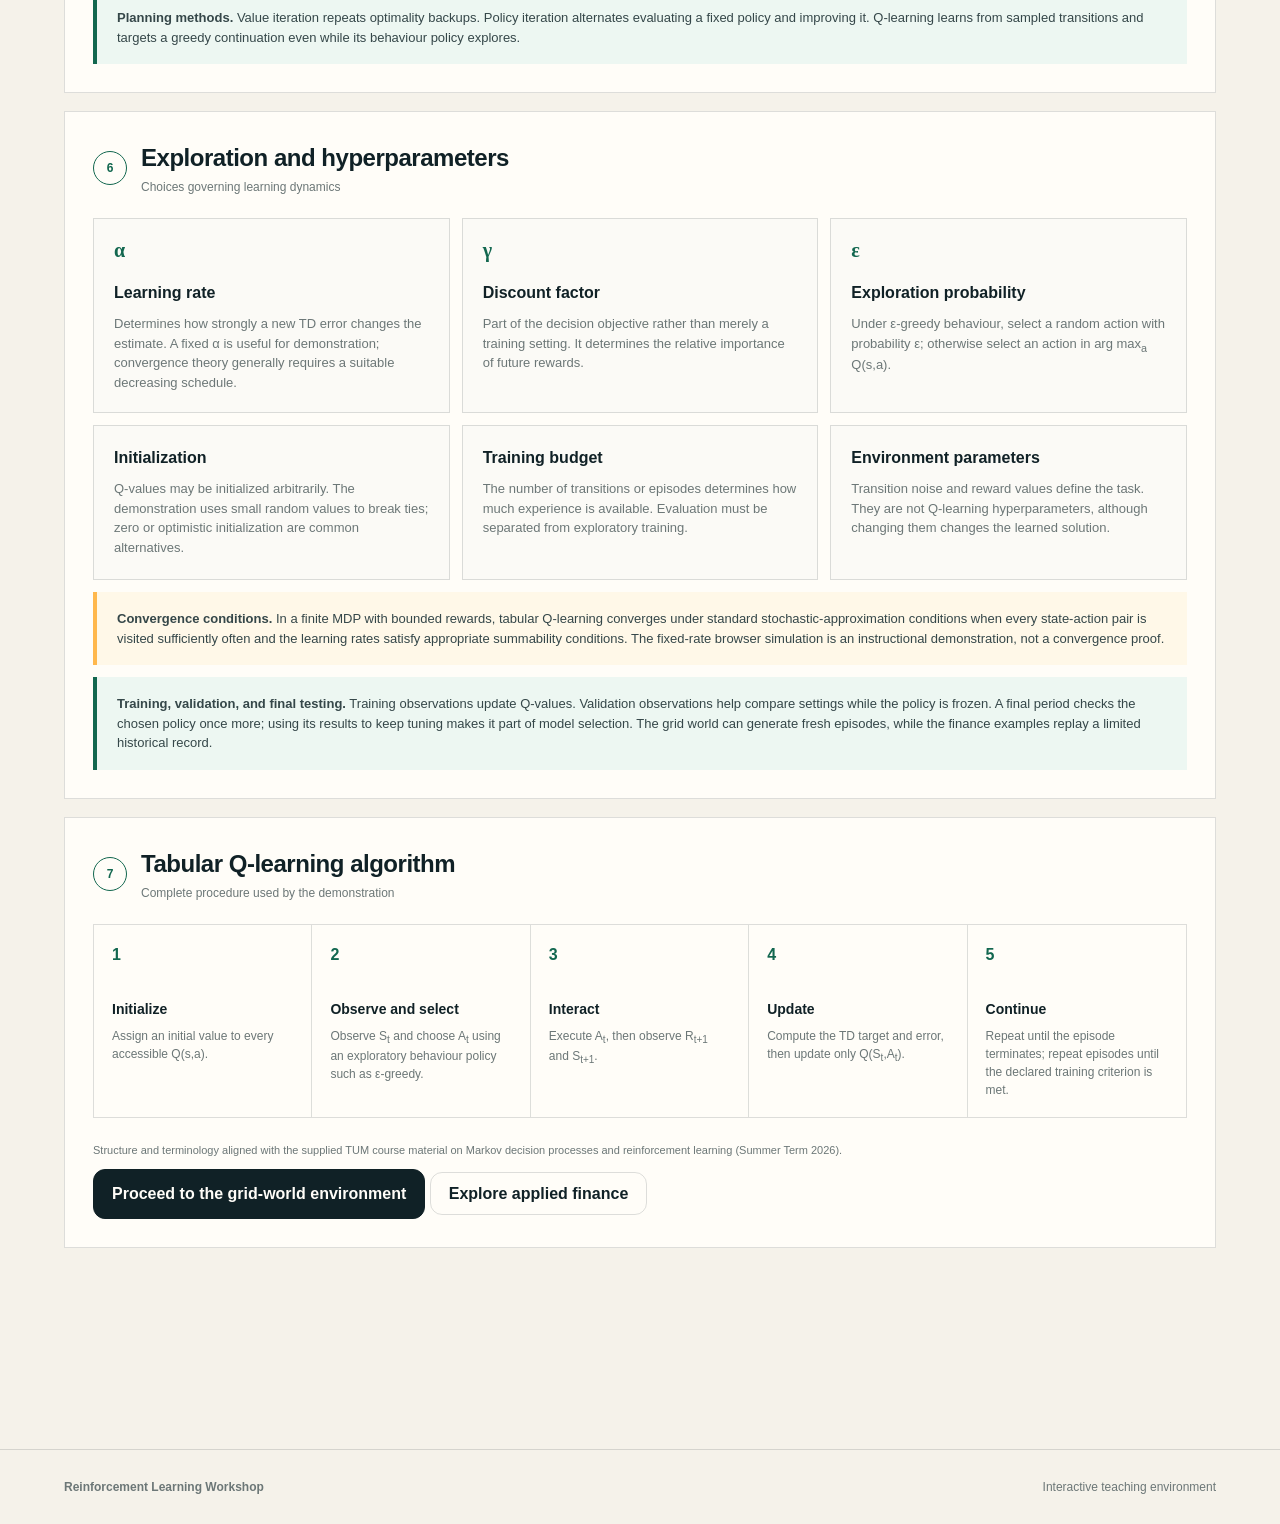
==== commit 9835bbbc: "Guided step: step bar with saved results; remove header status pills Replace the guided-step progres" ====
--- a/index.html
+++ b/index.html
@@ -18,7 +18,6 @@
       <a href="finance.html">Applied to finance</a>
       <a href="coding.html">Coding</a>
     </nav>
-    <div class="status-pill"><span></span> Browser-based simulation</div>
   </header>
 
   <nav class="basics-nav" aria-label="Basics pages">
@@ -206,13 +205,11 @@
       </div>
 
       <div class="guided-card" id="guided-card" hidden>
-        <div class="guided-progress"><span id="guided-index">1 / 8</span><div><i id="guided-bar"></i></div></div>
-        <p class="eyebrow" id="guided-label">Observe the current state</p>
+        <ol class="guided-steps" id="guided-steps" aria-label="Calculation steps"></ol>
         <h3 id="guided-title">The agent is in state s₀.</h3>
         <p id="guided-copy">This state contains the information used for the next decision.</p>
         <div class="calculation" id="guided-calculation"></div>
         <div class="guided-actions"><button class="button small ghost" id="close-guided">Close</button><button class="button small primary" id="next-guided">Next calculation step</button></div>
-        <div class="guided-history" id="guided-history" hidden><h4>Calculated so far</h4><ol id="guided-history-list"></ol></div>
       </div>
 
       <details class="training-disclosure"><summary>Training and diagnostics</summary>
--- a/styles.css
+++ b/styles.css
@@ -31,8 +31,6 @@
 .topnav { display: flex; gap: 28px; font-size: 14px; font-weight: 650; }
 .topnav button { padding: 8px 2px; border: 0; border-bottom: 2px solid transparent; background: transparent; color: var(--muted); cursor: pointer; font-weight: 650; }
 .topnav button:hover, .topnav button.active { color: var(--ink); border-bottom-color: var(--mint-dark); }
-.status-pill { display: flex; align-items: center; gap: 8px; padding: 8px 12px; border: 1px solid var(--line); border-radius: 999px; font-size: 12px; font-weight: 700; }
-.status-pill span { width: 8px; height: 8px; background: var(--mint-dark); border-radius: 50%; box-shadow: 0 0 0 4px rgba(100,230,189,.25); }
 
 main { overflow: hidden; padding-bottom: 82px; }
 .workshop-view { display: none; min-height: calc(100vh - 72px); }
@@ -132,15 +130,15 @@
 .transition-readout { display: grid; grid-template-columns: repeat(5, 1fr); gap: 5px; }
 .transition-readout div { padding-left: 13px; border-left: 1px solid var(--line); }.transition-readout small { display: block; color: var(--muted); font-size: 9px; text-transform: uppercase; letter-spacing: .08em; }.transition-readout strong { font-size: 14px; }
 .guided-card { margin-top: 16px; padding: 26px; border-radius: 18px; background: #edf7f2; color: var(--ink); position: relative; }
-.guided-progress { display: flex; gap: 12px; align-items: center; font-size: 11px; font-weight: 800; }.guided-progress > div { flex: 1; height: 4px; background: #d1ddd8; border-radius: 999px; overflow: hidden; }.guided-progress i { display: block; height: 100%; width: 12.5%; background: var(--mint-dark); transition: width .2s; }
+.guided-steps { display: grid; grid-auto-flow: column; grid-auto-columns: minmax(0,1fr); gap: 6px; margin: 0 0 14px; padding: 0; list-style: none; }
+.guided-steps li { display: flex; flex-direction: column; gap: 5px; min-width: 0; padding-top: 9px; border-top: 4px solid #d1ddd8; transition: border-color .2s; }
+.guided-steps li span { font-size: 11px; font-weight: 800; color: var(--muted); white-space: nowrap; overflow: hidden; text-overflow: ellipsis; }
+.guided-steps li strong { font-size: 12px; line-height: 1.35; font-variant-numeric: tabular-nums; overflow-wrap: anywhere; }
+.guided-steps li.done { border-color: var(--mint-dark); }
+.guided-steps li.done span { color: var(--mint-dark); }
+.guided-steps li.current { border-color: #8fcab0; }
+.guided-steps li.current span { color: var(--ink); }
 .guided-card h3 { margin: 5px 0; font: 500 27px Georgia, serif; }.guided-card > p:not(.eyebrow) { color: var(--muted); }.guided-actions { display: flex; justify-content: flex-end; gap: 8px; }
-.guided-history { margin-top: 20px; padding-top: 16px; border-top: 1px solid #cadbd2; }
-.guided-history[hidden] { display: none; }
-.guided-history h4 { margin: 0 0 10px; font-size: 12px; color: var(--muted); text-transform: uppercase; letter-spacing: .08em; }
-.guided-history ol { margin: 0; padding: 0; list-style: none; display: grid; gap: 6px; }
-.guided-history li { display: flex; justify-content: space-between; gap: 16px; padding: 9px 12px; background: rgba(255,255,255,.65); border: 1px solid #dbe6df; border-radius: 8px; font-size: 13px; }
-.guided-history li span { color: var(--muted); }
-.guided-history li strong { text-align: right; font-variant-numeric: tabular-nums; overflow-wrap: anywhere; }
 .calculation { margin: 16px 0; padding: 15px; min-height: 54px; border: 1px solid rgba(18,103,79,.22); border-radius: 12px; background: white; font-family: ui-monospace, SFMono-Regular, Menlo, monospace; }
 .method-stage { margin-top: 60px; border: 1px solid rgba(255,255,255,.13); border-radius: 20px; overflow: hidden; }
 .method-tabs { display: flex; padding: 6px; border-bottom: 1px solid rgba(255,255,255,.1); background: #0b1b1f; }
@@ -225,7 +223,7 @@
   .topnav { display: none; }.hero { grid-template-columns: 1fr; }.hero-loop { margin: 0; }.finance-note { position: static; grid-column: 1; }.environment-layout, .lab-layout { grid-template-columns: 1fr; }.tuning-panel { position: static; }.dashboard { grid-template-columns: repeat(2,1fr); }.chart-card.wide { grid-column: span 2; }.boards-grid { grid-template-columns: 1fr; }.method-content { grid-template-columns: 1fr; }.mapping-strip { grid-template-columns: repeat(2,1fr); }.mapping-strip article:nth-child(2) { border-right: 0; }.theory-grid.three { grid-template-columns: repeat(2,1fr); }.algorithm-list { grid-template-columns: repeat(2,1fr); }.algorithm-list li { border-bottom: 1px solid var(--line); }.full-formula { grid-template-columns: 1fr; gap: 12px; }
 }
 @media (max-width: 680px) {
-  .hero, .section { padding: 65px 18px; }.topbar { padding: 0 16px; }.status-pill { display: none; }.hero-loop { grid-template-columns: 1fr 1fr; gap: 8px; }.loop-arrow { display: none; }.section-heading, .finance-roadmap { grid-template-columns: 1fr; gap: 20px; }.mode-bar, .playback-console { display: block; }.segmented { margin-bottom: 12px; }.transition-readout { margin-top: 15px; grid-template-columns: repeat(2,1fr); gap: 10px; }.dashboard { grid-template-columns: 1fr 1fr; }.chart-card.wide, .chart-card { grid-column: span 2; }.mapping-strip { grid-template-columns: 1fr; }.mapping-strip article { border-right: 0; border-bottom: 1px solid rgba(255,255,255,.14); }.advanced-callout { display: block; }.coming-soon { display: inline-block; margin-top: 20px; }.symbol-list { grid-template-columns: 1fr; }.formula-example { display: block; }.mini-example { margin-bottom: 15px; }.formula-example .button { margin-top: 14px; }.theory-view { padding: 40px 12px 90px; }.theory-header, .theory-section { padding: 20px; }.theory-grid.two, .theory-grid.three, .environment-spec { grid-template-columns: 1fr; }.sequence-formula { flex-wrap: wrap; }.algorithm-list { grid-template-columns: 1fr; }.algorithm-list li { min-height: 0; border-right: 0; }.formula-main { font-size: 20px; }
+  .hero, .section { padding: 65px 18px; }.topbar { padding: 0 16px; }.guided-steps { grid-auto-flow: row; grid-template-columns: repeat(2,minmax(0,1fr)); row-gap: 12px; }.hero-loop { grid-template-columns: 1fr 1fr; gap: 8px; }.loop-arrow { display: none; }.section-heading, .finance-roadmap { grid-template-columns: 1fr; gap: 20px; }.mode-bar, .playback-console { display: block; }.segmented { margin-bottom: 12px; }.transition-readout { margin-top: 15px; grid-template-columns: repeat(2,1fr); gap: 10px; }.dashboard { grid-template-columns: 1fr 1fr; }.chart-card.wide, .chart-card { grid-column: span 2; }.mapping-strip { grid-template-columns: 1fr; }.mapping-strip article { border-right: 0; border-bottom: 1px solid rgba(255,255,255,.14); }.advanced-callout { display: block; }.coming-soon { display: inline-block; margin-top: 20px; }.symbol-list { grid-template-columns: 1fr; }.formula-example { display: block; }.mini-example { margin-bottom: 15px; }.formula-example .button { margin-top: 14px; }.theory-view { padding: 40px 12px 90px; }.theory-header, .theory-section { padding: 20px; }.theory-grid.two, .theory-grid.three, .environment-spec { grid-template-columns: 1fr; }.sequence-formula { flex-wrap: wrap; }.algorithm-list { grid-template-columns: 1fr; }.algorithm-list li { min-height: 0; border-right: 0; }.formula-main { font-size: 20px; }
 }
 
 /* Consistent top-level and local navigation across the workshop. */
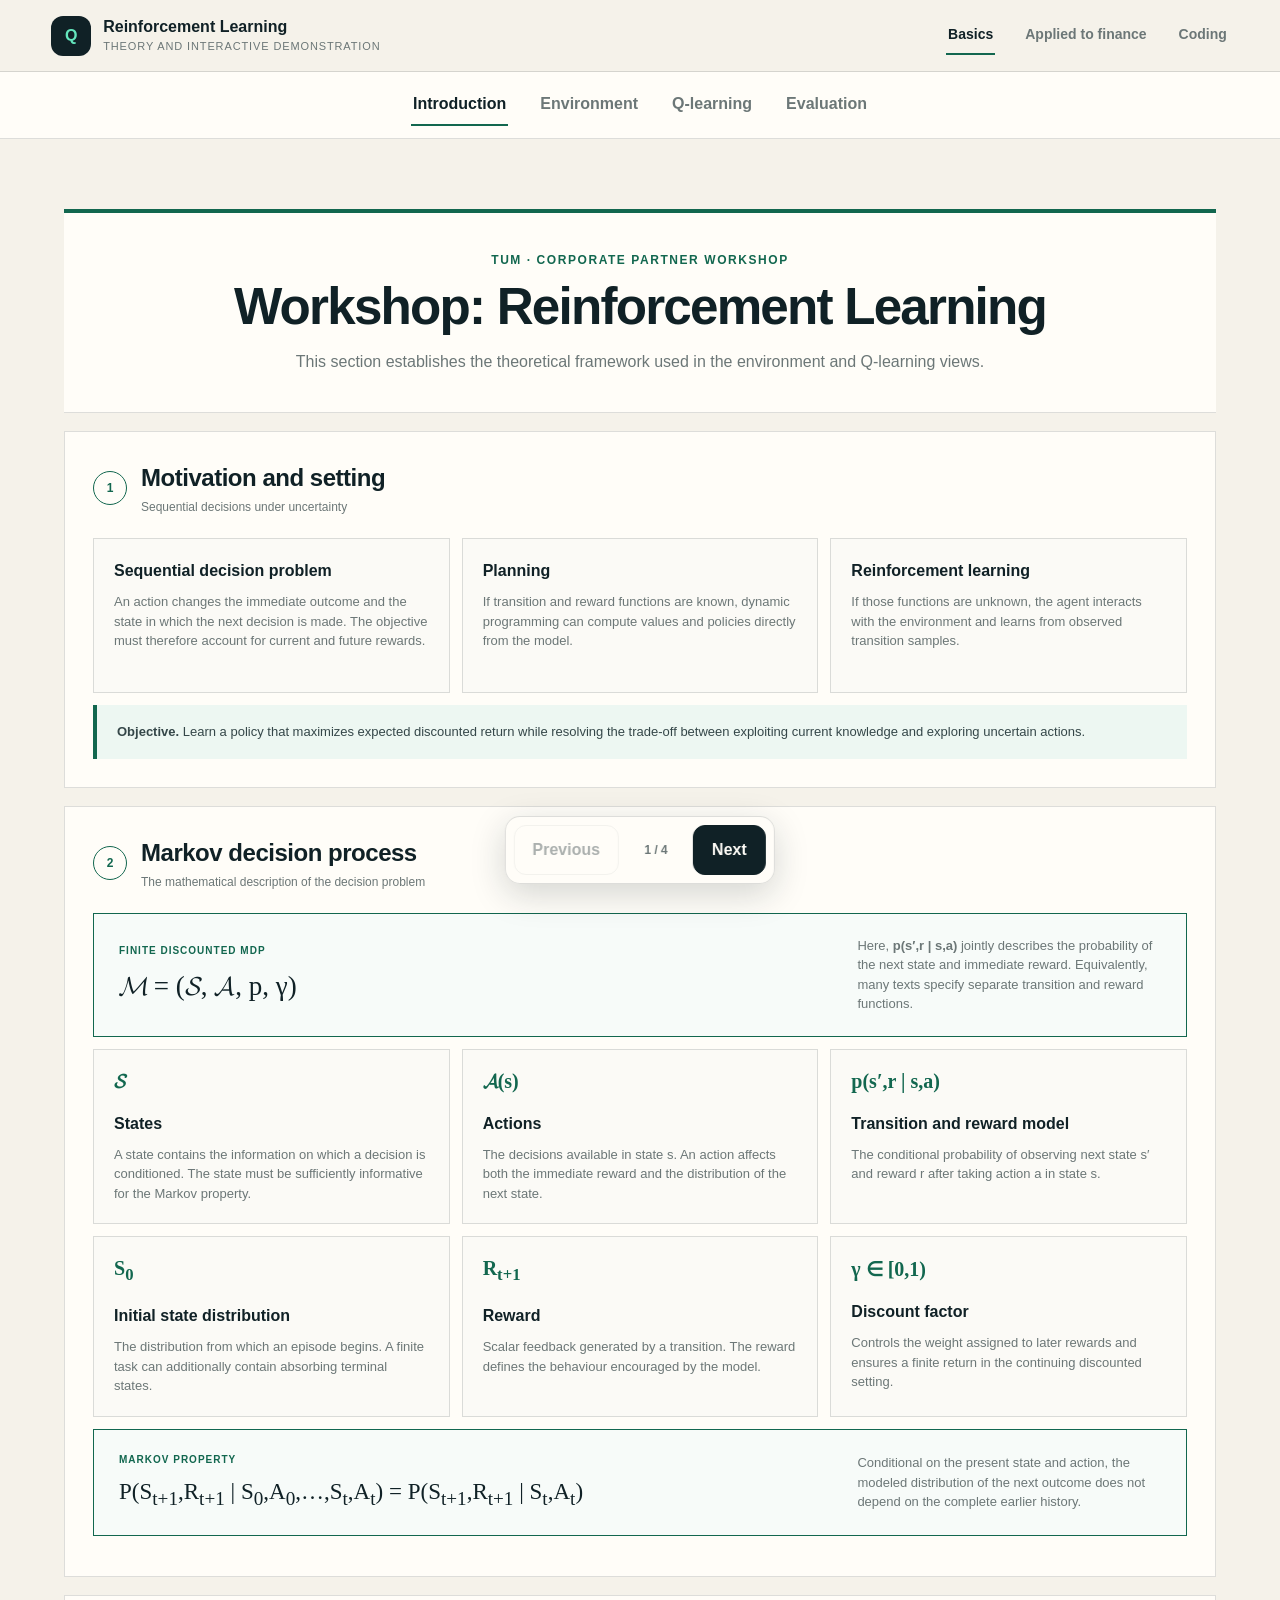
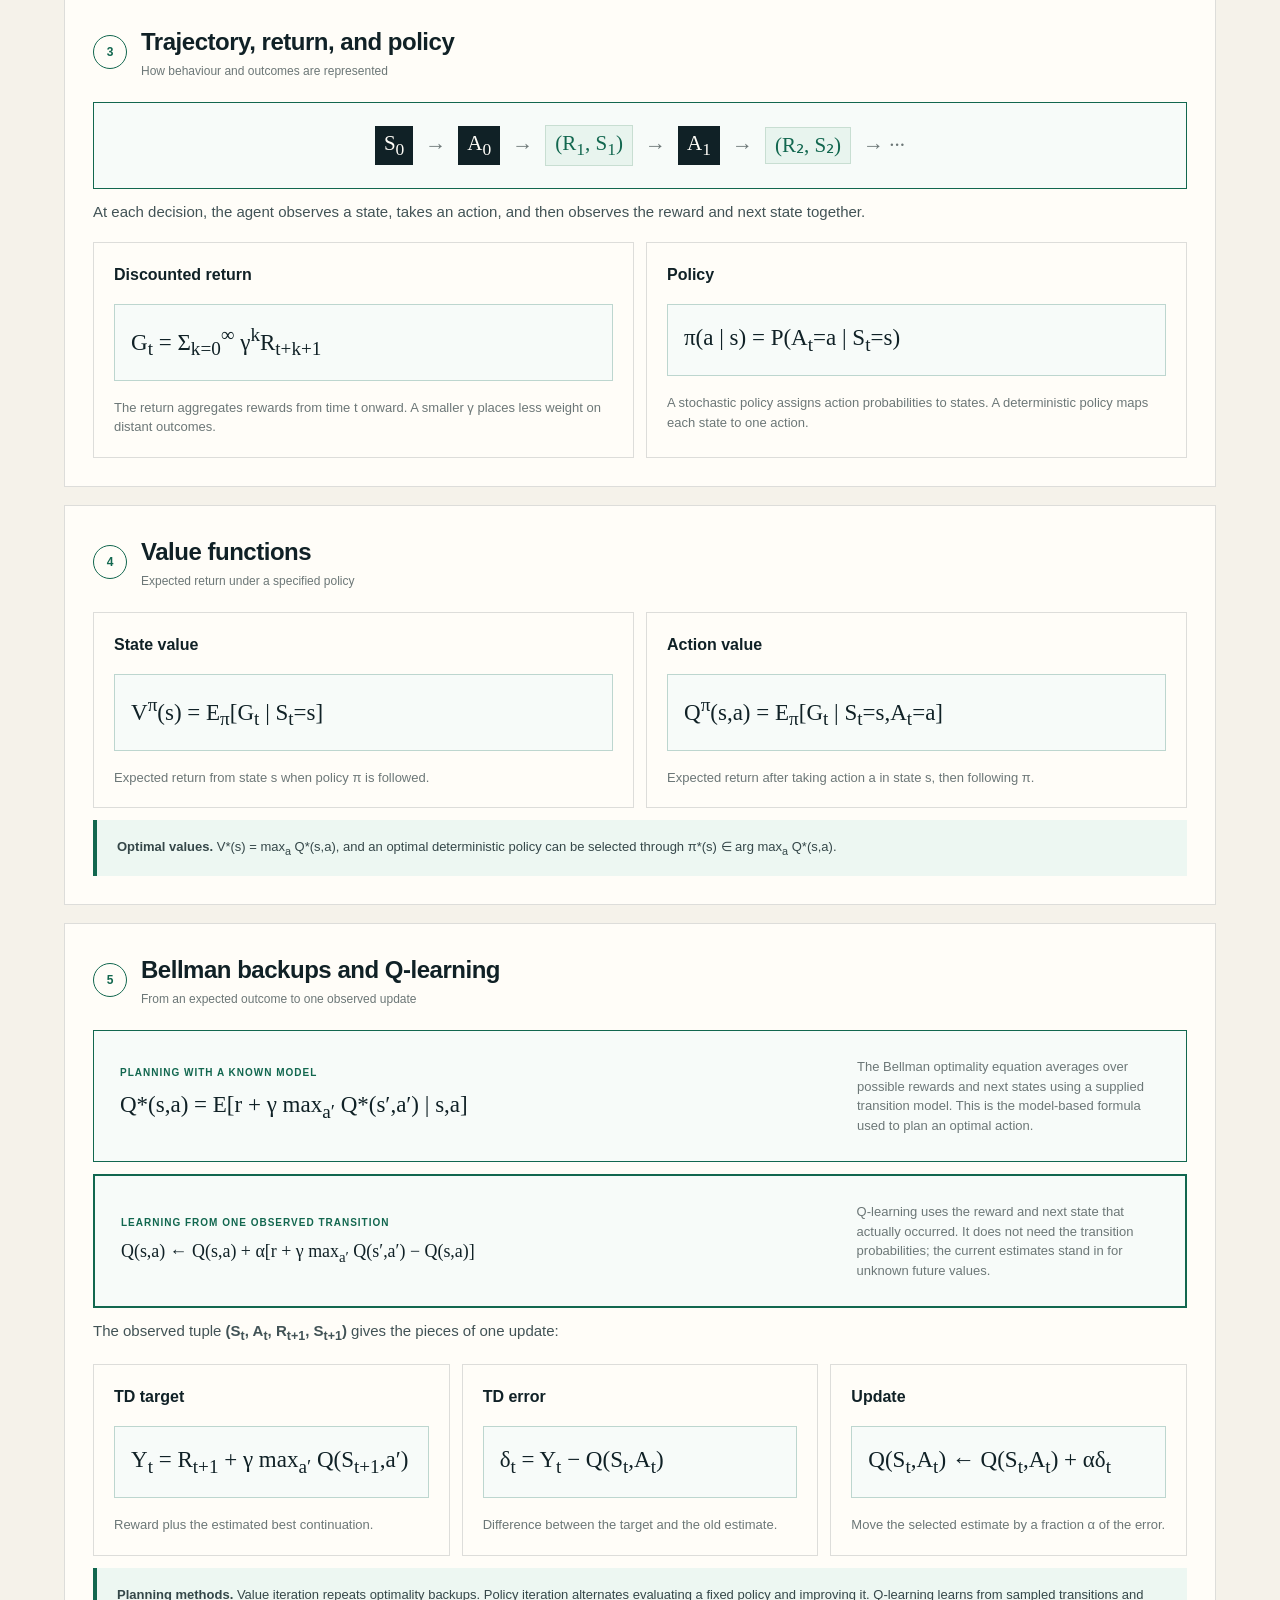
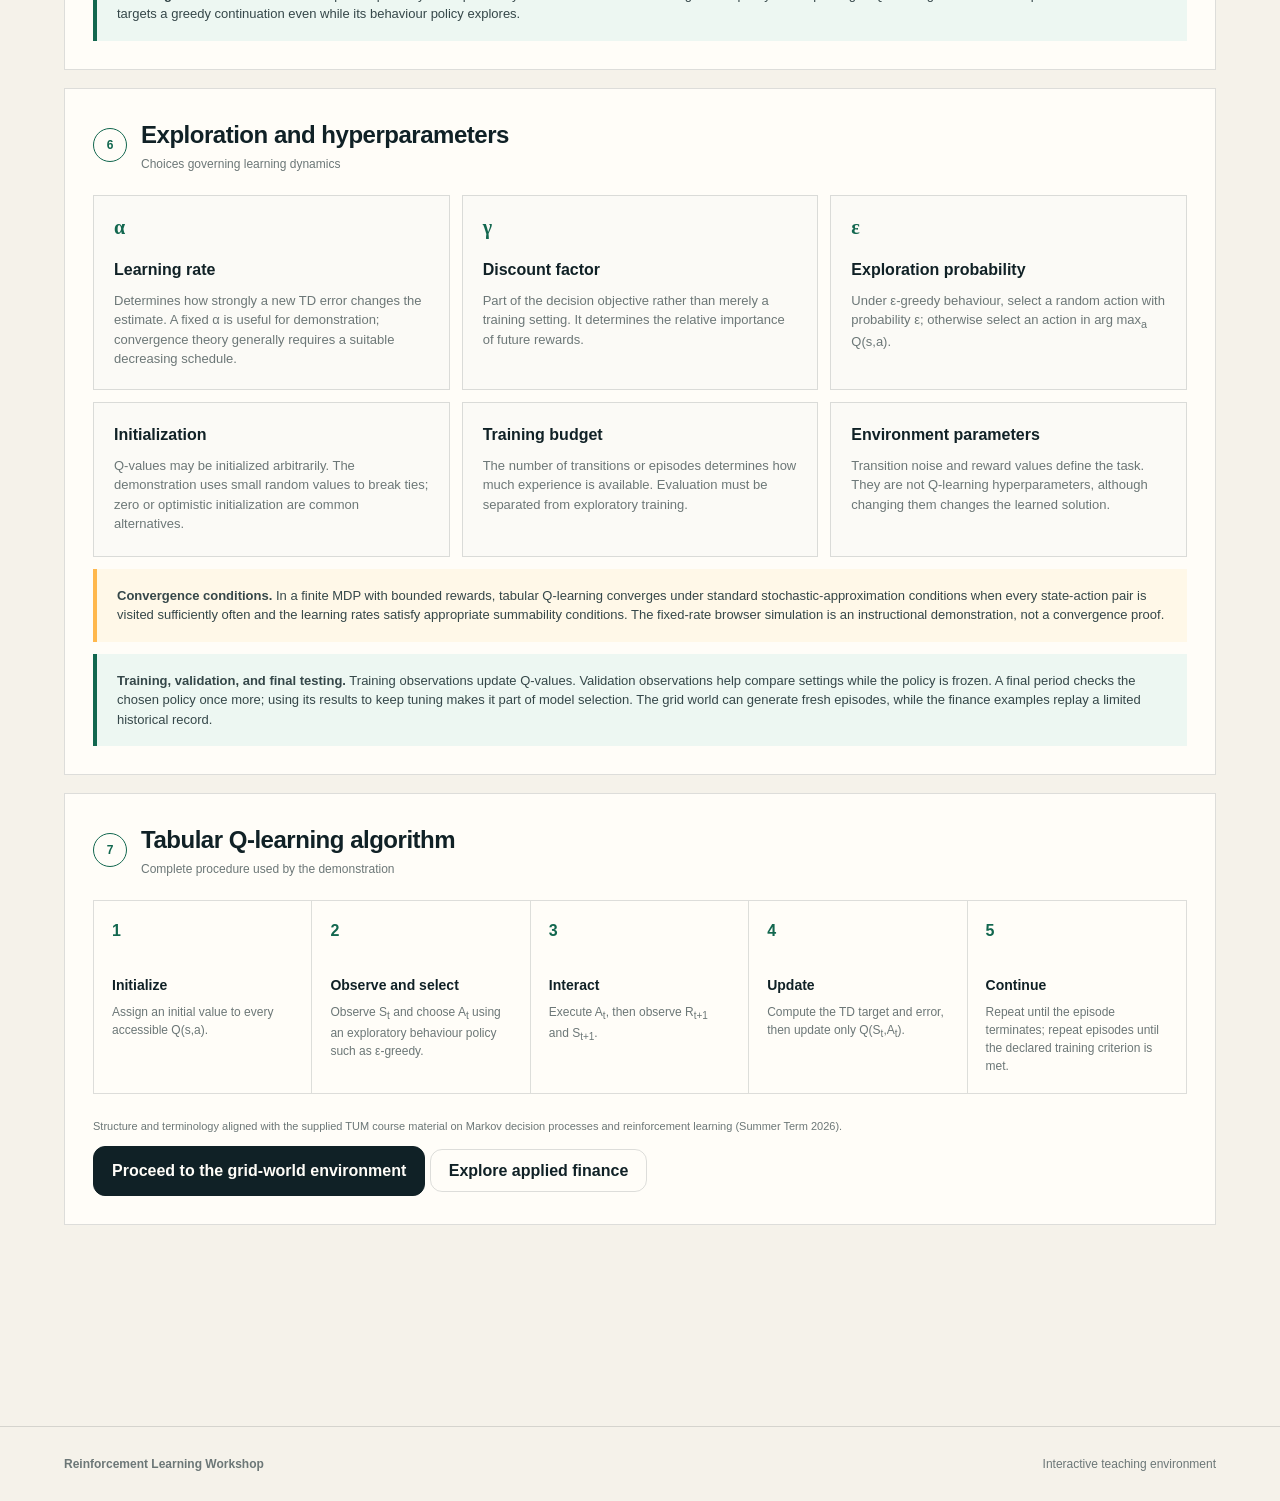
==== commit 23a66910: "Basics formulas: use real sub/superscripts instead of Unicode subscripts Georgia lacks Unicode subsc" ====
--- a/index.html
+++ b/index.html
@@ -54,31 +54,31 @@
           <article class="theory-card"><span class="symbol">𝓢</span><h3>States</h3><p>A state contains the information on which a decision is conditioned. The state must be sufficiently informative for the Markov property.</p></article>
           <article class="theory-card"><span class="symbol">𝓐(s)</span><h3>Actions</h3><p>The decisions available in state s. An action affects both the immediate reward and the distribution of the next state.</p></article>
           <article class="theory-card"><span class="symbol">p(s′,r | s,a)</span><h3>Transition and reward model</h3><p>The conditional probability of observing next state s′ and reward r after taking action a in state s.</p></article>
-          <article class="theory-card"><span class="symbol">S₀</span><h3>Initial state distribution</h3><p>The distribution from which an episode begins. A finite task can additionally contain absorbing terminal states.</p></article>
-          <article class="theory-card"><span class="symbol">Rₜ₊₁</span><h3>Reward</h3><p>Scalar feedback generated by a transition. The reward defines the behaviour encouraged by the model.</p></article>
+          <article class="theory-card"><span class="symbol">S<sub>0</sub></span><h3>Initial state distribution</h3><p>The distribution from which an episode begins. A finite task can additionally contain absorbing terminal states.</p></article>
+          <article class="theory-card"><span class="symbol">R<sub>t+1</sub></span><h3>Reward</h3><p>Scalar feedback generated by a transition. The reward defines the behaviour encouraged by the model.</p></article>
           <article class="theory-card"><span class="symbol">γ ∈ [0,1)</span><h3>Discount factor</h3><p>Controls the weight assigned to later rewards and ensures a finite return in the continuing discounted setting.</p></article>
         </div>
         <div class="full-formula compact">
-          <div><span class="formula-label">Markov property</span><div class="formula-main small">P(Sₜ₊₁,Rₜ₊₁ | S₀,A₀,…,Sₜ,Aₜ) = P(Sₜ₊₁,Rₜ₊₁ | Sₜ,Aₜ)</div></div>
+          <div><span class="formula-label">Markov property</span><div class="formula-main small">P(S<sub>t+1</sub>,R<sub>t+1</sub> | S<sub>0</sub>,A<sub>0</sub>,…,S<sub>t</sub>,A<sub>t</sub>) = P(S<sub>t+1</sub>,R<sub>t+1</sub> | S<sub>t</sub>,A<sub>t</sub>)</div></div>
           <p>Conditional on the present state and action, the modeled distribution of the next outcome does not depend on the complete earlier history.</p>
         </div>
       </div>
 
       <div class="theory-section">
         <div class="theory-section-title"><span>3</span><div><h2>Trajectory, return, and policy</h2><p>How behaviour and outcomes are represented</p></div></div>
-        <div class="full-formula sequence-formula" role="img" aria-label="In state S zero, take action A zero and observe reward R one and next state S one together; then take action A one and observe reward R two and state S two together."><span>S₀</span><i>→</i><span>A₀</span><i>→</i><span class="outcome">(R₁, S₁)</span><i>→</i><span>A₁</span><i>→</i><span class="outcome">(R₂, S₂)</span><i>→ ···</i></div>
+        <div class="full-formula sequence-formula" role="img" aria-label="In state S zero, take action A zero and observe reward R one and next state S one together; then take action A one and observe reward R two and state S two together."><span>S<sub>0</sub></span><i>→</i><span>A<sub>0</sub></span><i>→</i><span class="outcome">(R<sub>1</sub>, S<sub>1</sub>)</span><i>→</i><span>A<sub>1</sub></span><i>→</i><span class="outcome">(R₂, S₂)</span><i>→ ···</i></div>
         <p class="theory-passage">At each decision, the agent observes a state, takes an action, and then observes the reward and next state together.</p>
         <div class="theory-grid two">
-          <article class="theory-card formula-card-theory"><h3>Discounted return</h3><div class="card-formula">Gₜ = Σ<sub>k=0</sub><sup>∞</sup> γᵏRₜ₊ₖ₊₁</div><p>The return aggregates rewards from time t onward. A smaller γ places less weight on distant outcomes.</p></article>
-          <article class="theory-card formula-card-theory"><h3>Policy</h3><div class="card-formula">π(a | s) = P(Aₜ=a | Sₜ=s)</div><p>A stochastic policy assigns action probabilities to states. A deterministic policy maps each state to one action.</p></article>
+          <article class="theory-card formula-card-theory"><h3>Discounted return</h3><div class="card-formula">G<sub>t</sub> = Σ<sub>k=0</sub><sup>∞</sup> γ<sup>k</sup>R<sub>t+k+1</sub></div><p>The return aggregates rewards from time t onward. A smaller γ places less weight on distant outcomes.</p></article>
+          <article class="theory-card formula-card-theory"><h3>Policy</h3><div class="card-formula">π(a | s) = P(A<sub>t</sub>=a | S<sub>t</sub>=s)</div><p>A stochastic policy assigns action probabilities to states. A deterministic policy maps each state to one action.</p></article>
         </div>
       </div>
 
       <div class="theory-section">
         <div class="theory-section-title"><span>4</span><div><h2>Value functions</h2><p>Expected return under a specified policy</p></div></div>
         <div class="theory-grid two">
-          <article class="theory-card formula-card-theory"><h3>State value</h3><div class="card-formula">V<sup>π</sup>(s) = E<sub>π</sub>[Gₜ | Sₜ=s]</div><p>Expected return from state s when policy π is followed.</p></article>
-          <article class="theory-card formula-card-theory"><h3>Action value</h3><div class="card-formula">Q<sup>π</sup>(s,a) = E<sub>π</sub>[Gₜ | Sₜ=s,Aₜ=a]</div><p>Expected return after taking action a in state s, then following π.</p></article>
+          <article class="theory-card formula-card-theory"><h3>State value</h3><div class="card-formula">V<sup>π</sup>(s) = E<sub>π</sub>[G<sub>t</sub> | S<sub>t</sub>=s]</div><p>Expected return from state s when policy π is followed.</p></article>
+          <article class="theory-card formula-card-theory"><h3>Action value</h3><div class="card-formula">Q<sup>π</sup>(s,a) = E<sub>π</sub>[G<sub>t</sub> | S<sub>t</sub>=s,A<sub>t</sub>=a]</div><p>Expected return after taking action a in state s, then following π.</p></article>
         </div>
         <div class="theory-note"><strong>Optimal values.</strong> V*(s) = max<sub>a</sub> Q*(s,a), and an optimal deterministic policy can be selected through π*(s) ∈ arg max<sub>a</sub> Q*(s,a).</div>
       </div>
@@ -95,9 +95,9 @@
         </div>
         <p class="theory-passage">The observed tuple <strong>(S<sub>t</sub>, A<sub>t</sub>, R<sub>t+1</sub>, S<sub>t+1</sub>)</strong> gives the pieces of one update:</p>
         <div class="theory-grid three">
-          <article class="theory-card formula-card-theory"><h3>TD target</h3><div class="card-formula">Yₜ = Rₜ₊₁ + γ max<sub>a′</sub> Q(Sₜ₊₁,a′)</div><p>Reward plus the estimated best continuation.</p></article>
-          <article class="theory-card formula-card-theory"><h3>TD error</h3><div class="card-formula">δₜ = Yₜ − Q(Sₜ,Aₜ)</div><p>Difference between the target and the old estimate.</p></article>
-          <article class="theory-card formula-card-theory"><h3>Update</h3><div class="card-formula">Q(Sₜ,Aₜ) ← Q(Sₜ,Aₜ) + αδₜ</div><p>Move the selected estimate by a fraction α of the error.</p></article>
+          <article class="theory-card formula-card-theory"><h3>TD target</h3><div class="card-formula">Y<sub>t</sub> = R<sub>t+1</sub> + γ max<sub>a′</sub>&nbsp;Q(S<sub>t+1</sub>,a′)</div><p>Reward plus the estimated best continuation.</p></article>
+          <article class="theory-card formula-card-theory"><h3>TD error</h3><div class="card-formula">δ<sub>t</sub> = Y<sub>t</sub> − Q(S<sub>t</sub>,A<sub>t</sub>)</div><p>Difference between the target and the old estimate.</p></article>
+          <article class="theory-card formula-card-theory"><h3>Update</h3><div class="card-formula">Q(S<sub>t</sub>,A<sub>t</sub>) ← Q(S<sub>t</sub>,A<sub>t</sub>) + αδ<sub>t</sub></div><p>Move the selected estimate by a fraction α of the error.</p></article>
         </div>
         <div class="theory-note"><strong>Planning methods.</strong> Value iteration repeats optimality backups. Policy iteration alternates evaluating a fixed policy and improving it. Q-learning learns from sampled transitions and targets a greedy continuation even while its behaviour policy explores.</div>
       </div>
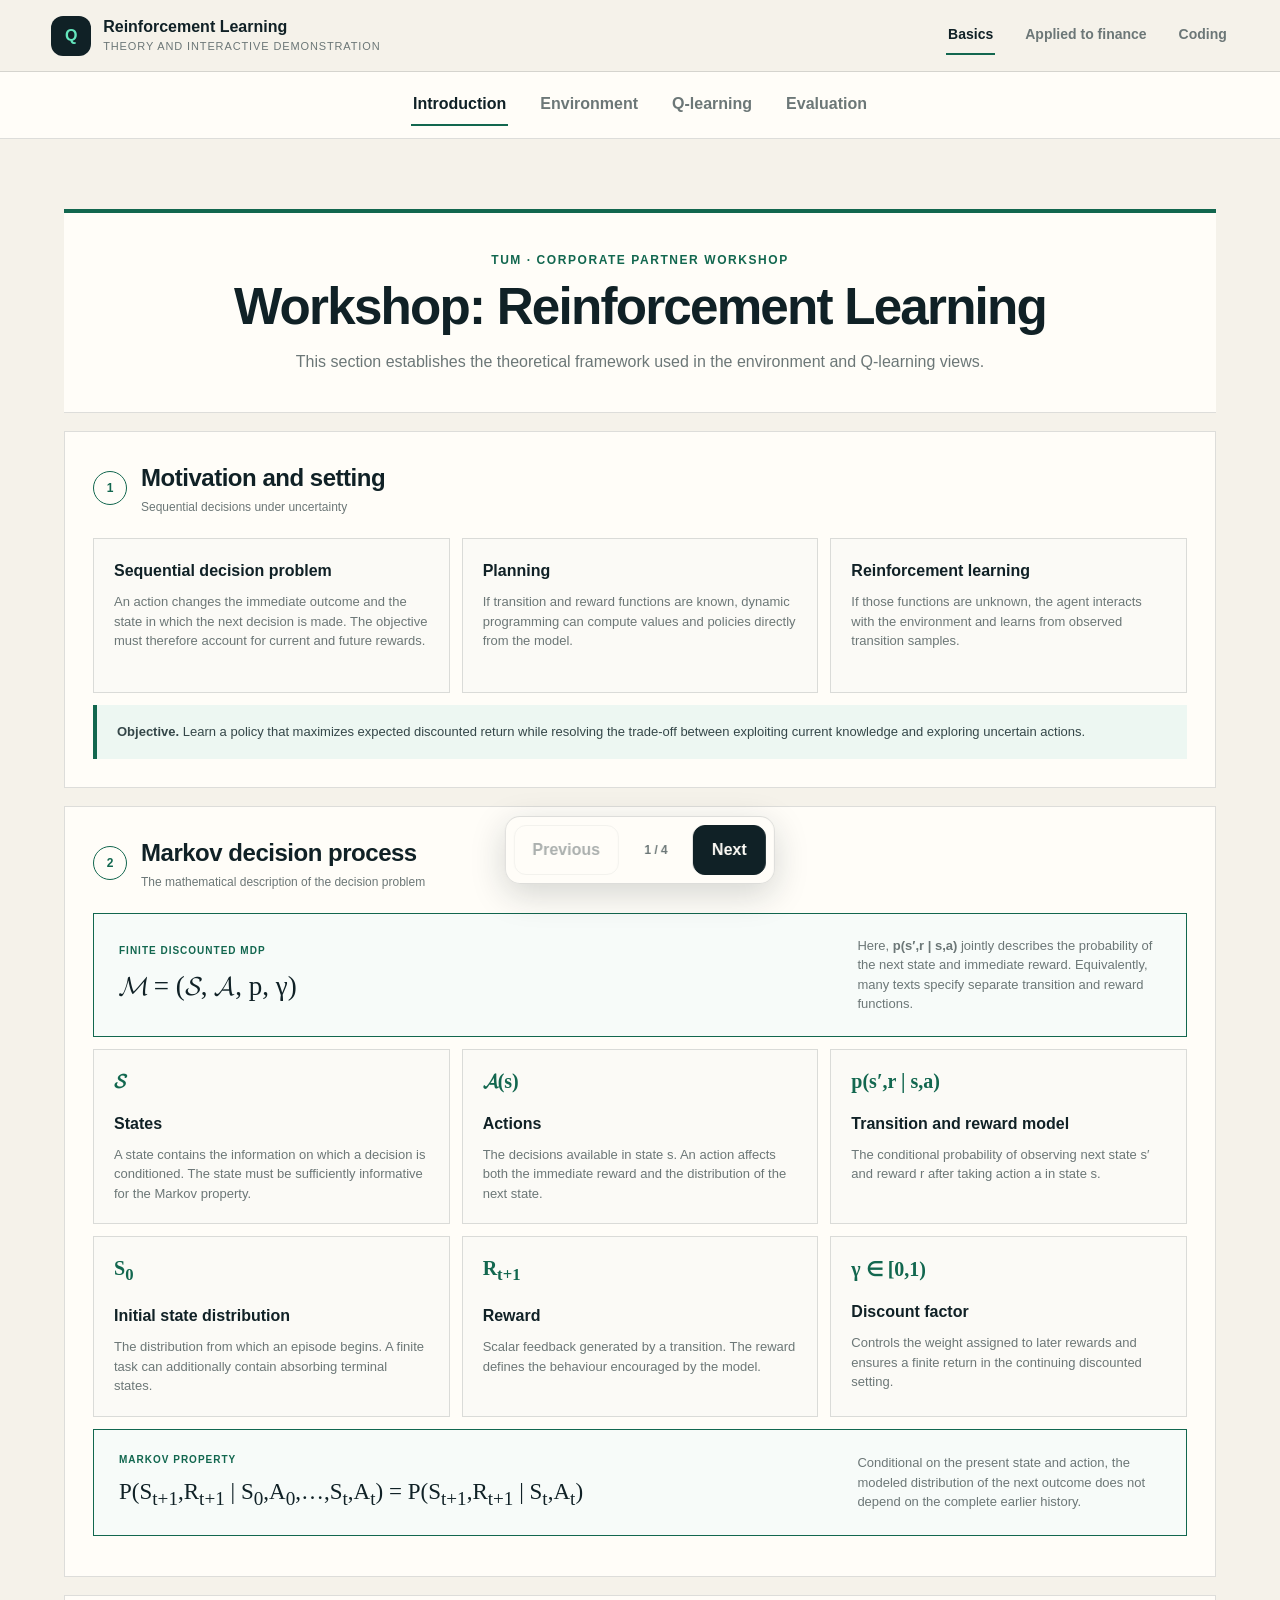
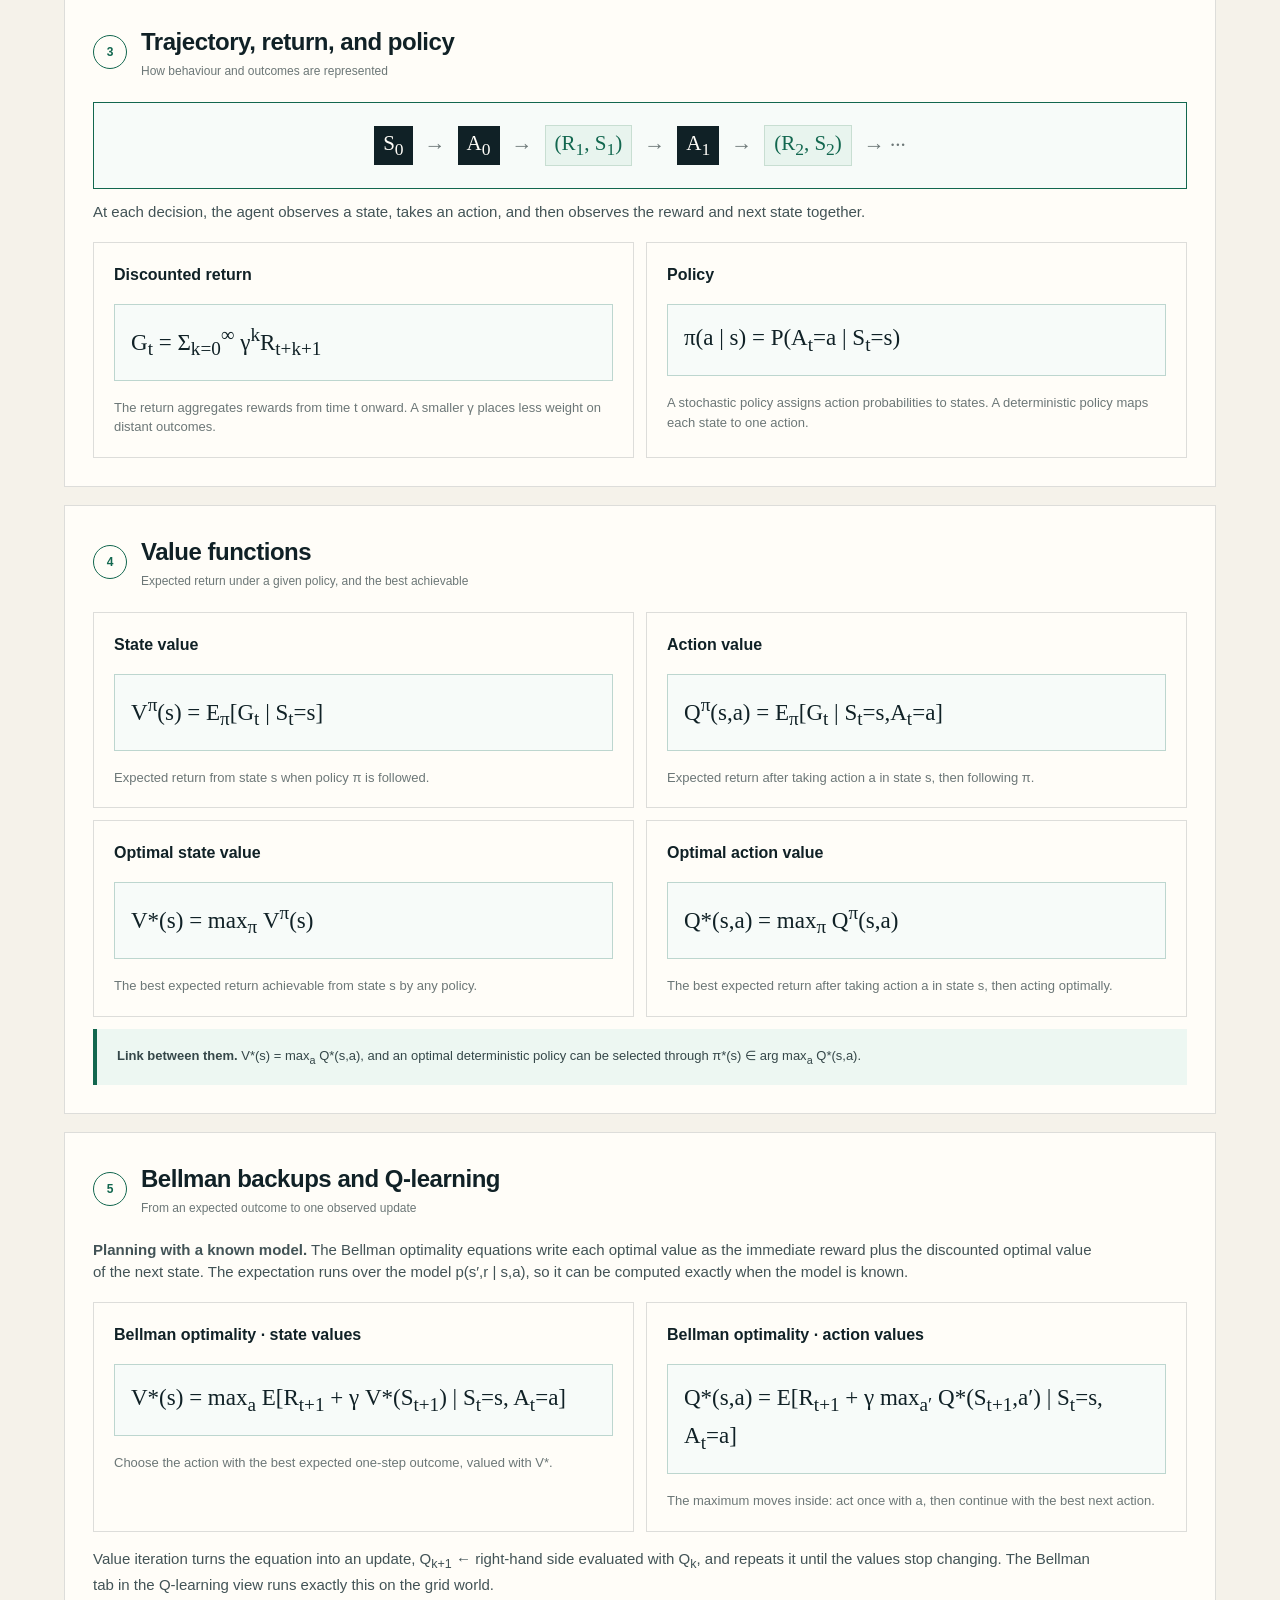
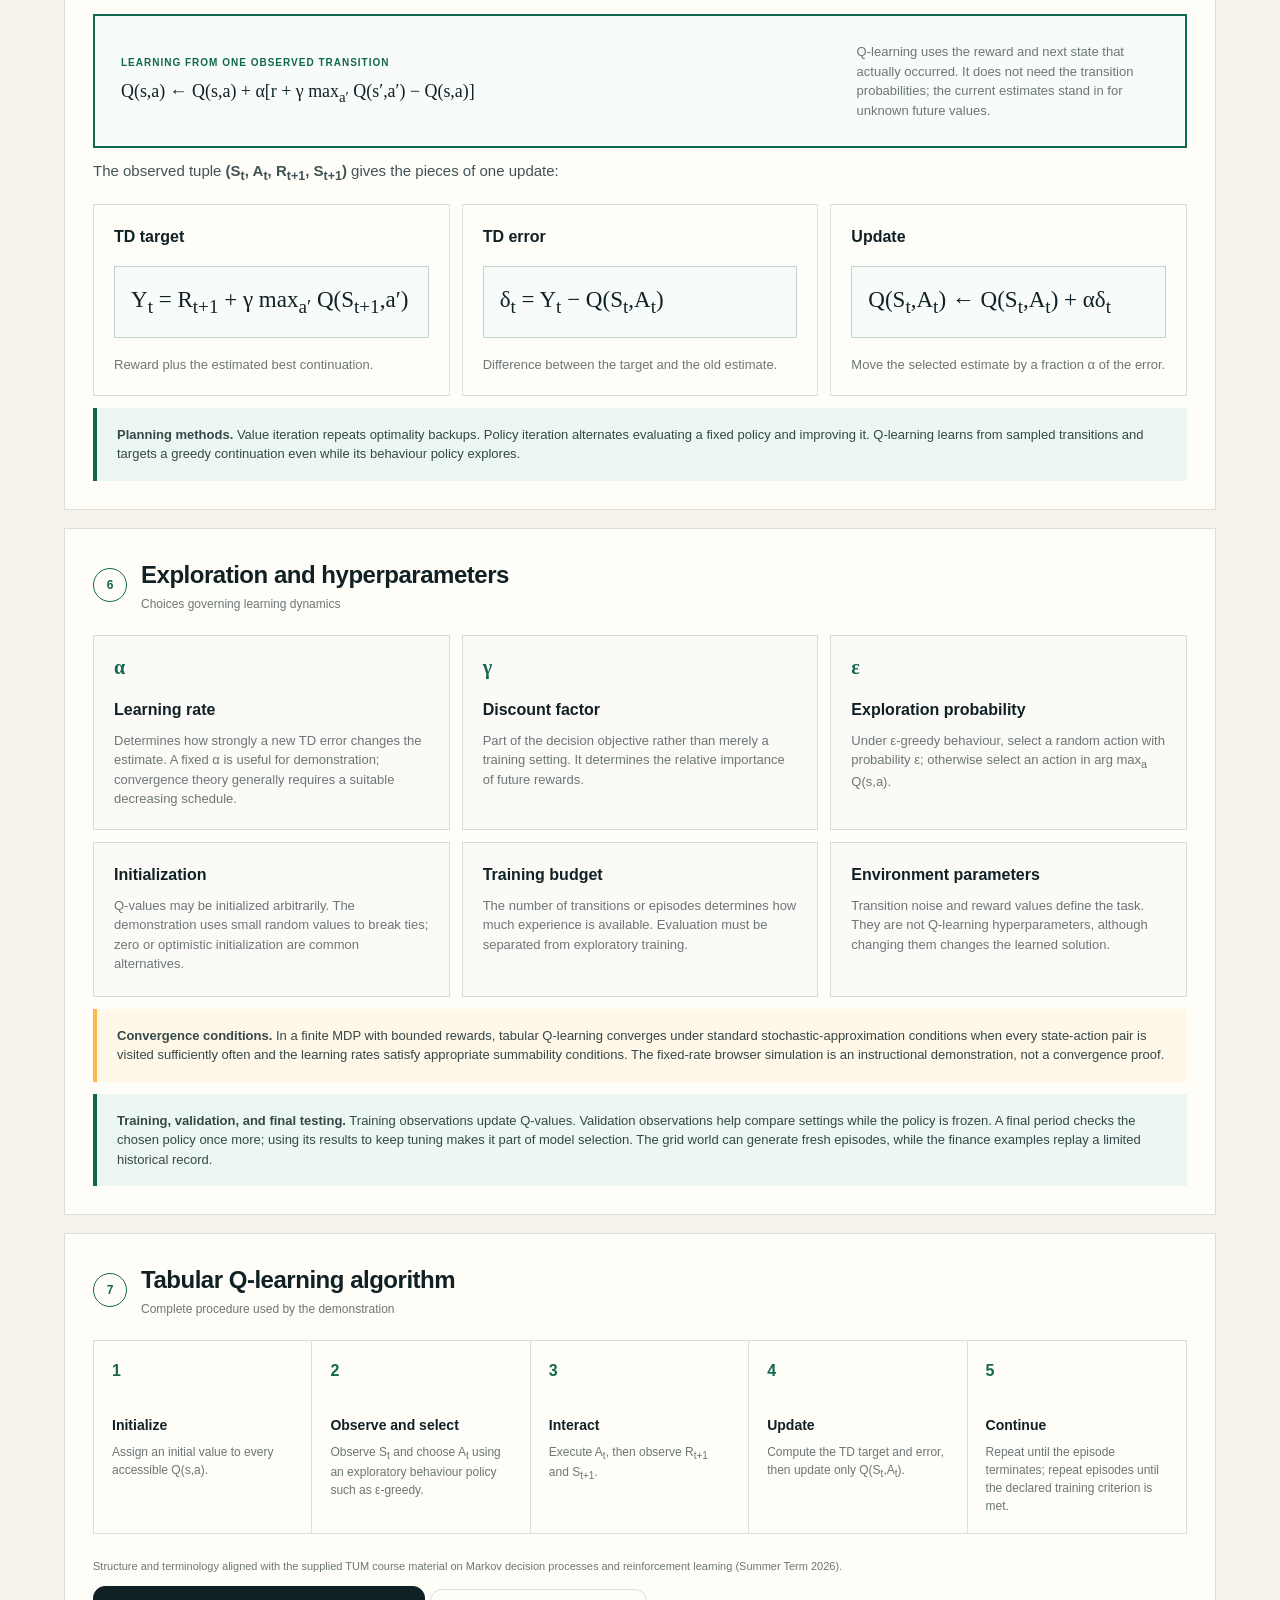
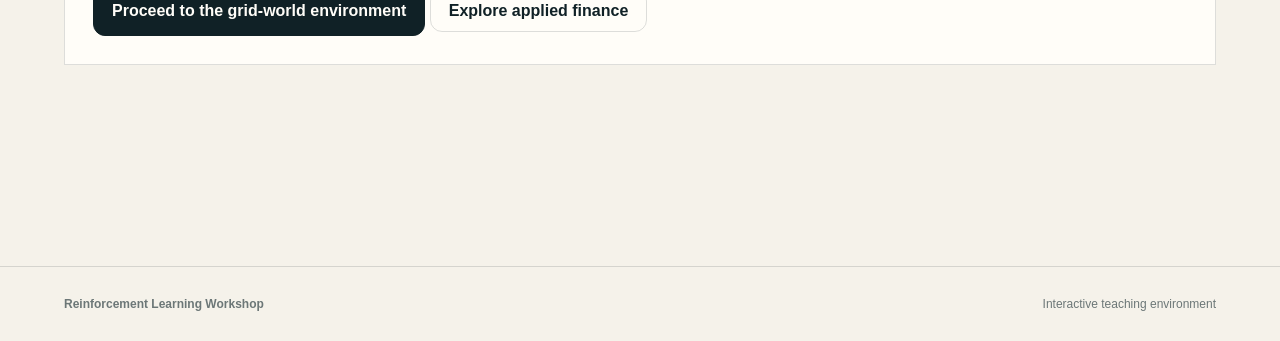
==== commit c0a8ab46: "Basics: Bellman value-iteration tab, V*/Q* definitions, V and Q Bellman equations - Q-learning view " ====
--- a/index.html
+++ b/index.html
@@ -66,7 +66,7 @@
 
       <div class="theory-section">
         <div class="theory-section-title"><span>3</span><div><h2>Trajectory, return, and policy</h2><p>How behaviour and outcomes are represented</p></div></div>
-        <div class="full-formula sequence-formula" role="img" aria-label="In state S zero, take action A zero and observe reward R one and next state S one together; then take action A one and observe reward R two and state S two together."><span>S<sub>0</sub></span><i>→</i><span>A<sub>0</sub></span><i>→</i><span class="outcome">(R<sub>1</sub>, S<sub>1</sub>)</span><i>→</i><span>A<sub>1</sub></span><i>→</i><span class="outcome">(R₂, S₂)</span><i>→ ···</i></div>
+        <div class="full-formula sequence-formula" role="img" aria-label="In state S zero, take action A zero and observe reward R one and next state S one together; then take action A one and observe reward R two and state S two together."><span>S<sub>0</sub></span><i>→</i><span>A<sub>0</sub></span><i>→</i><span class="outcome">(R<sub>1</sub>, S<sub>1</sub>)</span><i>→</i><span>A<sub>1</sub></span><i>→</i><span class="outcome">(R<sub>2</sub>, S<sub>2</sub>)</span><i>→ ···</i></div>
         <p class="theory-passage">At each decision, the agent observes a state, takes an action, and then observes the reward and next state together.</p>
         <div class="theory-grid two">
           <article class="theory-card formula-card-theory"><h3>Discounted return</h3><div class="card-formula">G<sub>t</sub> = Σ<sub>k=0</sub><sup>∞</sup> γ<sup>k</sup>R<sub>t+k+1</sub></div><p>The return aggregates rewards from time t onward. A smaller γ places less weight on distant outcomes.</p></article>
@@ -75,20 +75,24 @@
       </div>
 
       <div class="theory-section">
-        <div class="theory-section-title"><span>4</span><div><h2>Value functions</h2><p>Expected return under a specified policy</p></div></div>
+        <div class="theory-section-title"><span>4</span><div><h2>Value functions</h2><p>Expected return under a given policy, and the best achievable</p></div></div>
         <div class="theory-grid two">
           <article class="theory-card formula-card-theory"><h3>State value</h3><div class="card-formula">V<sup>π</sup>(s) = E<sub>π</sub>[G<sub>t</sub> | S<sub>t</sub>=s]</div><p>Expected return from state s when policy π is followed.</p></article>
           <article class="theory-card formula-card-theory"><h3>Action value</h3><div class="card-formula">Q<sup>π</sup>(s,a) = E<sub>π</sub>[G<sub>t</sub> | S<sub>t</sub>=s,A<sub>t</sub>=a]</div><p>Expected return after taking action a in state s, then following π.</p></article>
-        </div>
-        <div class="theory-note"><strong>Optimal values.</strong> V*(s) = max<sub>a</sub> Q*(s,a), and an optimal deterministic policy can be selected through π*(s) ∈ arg max<sub>a</sub> Q*(s,a).</div>
+          <article class="theory-card formula-card-theory"><h3>Optimal state value</h3><div class="card-formula">V*(s) = max<sub>π</sub> V<sup>π</sup>(s)</div><p>The best expected return achievable from state s by any policy.</p></article>
+          <article class="theory-card formula-card-theory"><h3>Optimal action value</h3><div class="card-formula">Q*(s,a) = max<sub>π</sub> Q<sup>π</sup>(s,a)</div><p>The best expected return after taking action a in state s, then acting optimally.</p></article>
+        </div>
+        <div class="theory-note"><strong>Link between them.</strong> V*(s) = max<sub>a</sub> Q*(s,a), and an optimal deterministic policy can be selected through π*(s) ∈ arg max<sub>a</sub> Q*(s,a).</div>
       </div>
 
       <div class="theory-section">
         <div class="theory-section-title"><span>5</span><div><h2>Bellman backups and Q-learning</h2><p>From an expected outcome to one observed update</p></div></div>
-        <div class="full-formula major">
-          <div><span class="formula-label">Planning with a known model</span><div class="formula-main small">Q*(s,a) = E[r + γ max<sub>a′</sub> Q*(s′,a′) | s,a]</div></div>
-          <p>The Bellman optimality equation averages over possible rewards and next states using a supplied transition model. This is the model-based formula used to plan an optimal action.</p>
-        </div>
+        <p class="theory-passage"><strong>Planning with a known model.</strong> The Bellman optimality equations write each optimal value as the immediate reward plus the discounted optimal value of the next state. The expectation runs over the model p(s′,r | s,a), so it can be computed exactly when the model is known.</p>
+        <div class="theory-grid two">
+          <article class="theory-card formula-card-theory"><h3>Bellman optimality · state values</h3><div class="card-formula">V*(s) = max<sub>a</sub> E[R<sub>t+1</sub> + γ V*(S<sub>t+1</sub>) | S<sub>t</sub>=s, A<sub>t</sub>=a]</div><p>Choose the action with the best expected one-step outcome, valued with V*.</p></article>
+          <article class="theory-card formula-card-theory"><h3>Bellman optimality · action values</h3><div class="card-formula">Q*(s,a) = E[R<sub>t+1</sub> + γ max<sub>a′</sub> Q*(S<sub>t+1</sub>,a′) | S<sub>t</sub>=s, A<sub>t</sub>=a]</div><p>The maximum moves inside: act once with a, then continue with the best next action.</p></article>
+        </div>
+        <p class="theory-passage">Value iteration turns the equation into an update, Q<sub>k+1</sub> ← right-hand side evaluated with Q<sub>k</sub>, and repeats it until the values stop changing. The Bellman tab in the Q-learning view runs exactly this on the grid world.</p>
         <div class="full-formula major q-update">
           <div><span class="formula-label">Learning from one observed transition</span><div class="formula-main small">Q(s,a) ← Q(s,a) + α[r + γ max<sub>a′</sub> Q(s′,a′) − Q(s,a)]</div></div>
           <p>Q-learning uses the reward and next state that actually occurred. It does not need the transition probabilities; the current estimates stand in for unknown future values.</p>
@@ -164,30 +168,34 @@
 
     <section class="section control-section workshop-view" id="control-room" data-view-panel="2">
       <div class="section-heading light">
-        <div><p class="eyebrow">Q-learning</p><h2>State, action values, policy, and experience</h2></div>
-        <p>The four panels display the same Q-learning process. Initial Q-values are small random numbers; subsequent values are updated from observed transitions.</p>
+        <div><p class="eyebrow" id="mode-eyebrow">Q-learning</p><h2 id="mode-title">State, action values, policy, and experience</h2></div>
+        <p id="mode-copy">The four panels display the same Q-learning process. Initial Q-values are small random numbers; subsequent values are updated from observed transitions.</p>
+      </div>
+      <div class="mode-switch" role="tablist" aria-label="Solution method">
+        <button type="button" role="tab" class="active" aria-selected="true" data-mode="qlearning">Q-learning · sampled transitions</button>
+        <button type="button" role="tab" aria-selected="false" data-mode="bellman">Bellman · known model</button>
       </div>
 
       <div class="boards-grid">
         <article class="board-panel">
-          <div class="board-title"><span>01</span><div><h3>Greedy policy</h3><p>One arrow shows arg max<sub>a</sub> Q(s,a)</p></div></div>
+          <div class="board-title"><span>01</span><div><h3>Greedy policy</h3><p id="policy-caption">One arrow shows arg max<sub>a</sub> Q(s,a)</p></div></div>
           <div id="policy-grid" class="grid compact-grid" aria-label="Policy board"></div>
         </article>
         <article class="board-panel">
-          <div class="board-title"><span>02</span><div><h3>Greedy value estimate</h3><p>V̂<sub>g</sub>(s) = max<sub>a</sub> Q(s,a), derived from panel 03</p></div></div>
+          <div class="board-title"><span>02</span><div><h3>Greedy value estimate</h3><p id="value-caption">V̂<sub>g</sub>(s) = max<sub>a</sub> Q(s,a), derived from panel 03</p></div></div>
           <div id="value-grid" class="grid compact-grid" aria-label="State value board"></div>
         </article>
         <article class="board-panel">
-          <div class="board-title"><span>03</span><div><h3>Action values Q(s,a)</h3><p>Four estimates for each accessible state</p></div></div>
+          <div class="board-title"><span>03</span><div><h3 id="q-heading">Action values Q(s,a)</h3><p id="q-caption">Four estimates for each accessible state</p></div></div>
           <div id="q-grid" class="grid compact-grid q-grid" aria-label="Action value board"></div>
         </article>
         <article class="board-panel agent-panel">
-          <div class="board-title"><span>04</span><div><h3>Observed trajectory</h3><p>Current state, transition, reward, and visited path</p></div></div>
+          <div class="board-title"><span>04</span><div><h3 id="agent-heading">Observed trajectory</h3><p id="agent-caption">Current state, transition, reward, and visited path</p></div></div>
           <div id="agent-grid" class="grid compact-grid" aria-label="Live agent board"></div>
         </article>
       </div>
 
-      <div class="playback-console">
+      <div class="playback-console" data-mode-panel="qlearning">
         <div class="console-controls">
           <span class="console-label">Playback</span>
           <button class="button small" id="guided-step">Guided step</button>
@@ -203,6 +211,32 @@
           <div><small>Episode return</small><strong id="read-return">0.00</strong></div>
         </div>
       </div>
+
+      <div class="playback-console" data-mode-panel="bellman" hidden>
+        <div class="console-controls">
+          <span class="console-label">Value iteration</span>
+          <button class="button small" id="guided-backup">Guided backup</button>
+          <button class="button small" id="one-sweep">One sweep</button>
+          <button class="button small" id="run-convergence">Run to convergence</button>
+          <button class="button small ghost" id="reset-planning">Reset</button>
+        </div>
+        <div class="transition-readout" aria-live="polite">
+          <div><small>Sweep k</small><strong id="plan-sweep">0</strong></div>
+          <div><small>Max change Δ<sub>k</sub></small><strong id="plan-delta">—</strong></div>
+          <div><small>Policy changes</small><strong id="plan-changes">—</strong></div>
+          <div><small>max |Q<sub>k</sub> − Q*|</small><strong id="plan-error">—</strong></div>
+          <div><small>Status</small><strong id="plan-status">Q<sub>0</sub> = 0</strong></div>
+        </div>
+      </div>
+      <article class="convergence-card" data-mode-panel="bellman" hidden>
+        <div class="convergence-text">
+          <h3>Recursion until a fixed point</h3>
+          <p>Each sweep applies Q<sub>k+1</sub>(s,a) = E[R<sub>t+1</sub> + γ max<sub>a′</sub> Q<sub>k</sub>(S<sub>t+1</sub>,a′)] to all 80 state-action pairs, using only Q<sub>k</sub>. The change shrinks at least by the factor γ per sweep, so the values converge to Q*.</p>
+          <p class="convergence-legend"><span><i class="solid"></i> Δ<sub>k</sub> = max |Q<sub>k</sub> − Q<sub>k−1</sub>|</span><span><i class="dashed"></i> bound Δ<sub>1</sub>γ<sup>k−1</sup></span></p>
+          <p class="convergence-model" id="plan-model"></p>
+        </div>
+        <svg id="convergence-chart" viewBox="0 0 520 200" role="img" aria-label="Maximum change per sweep on a log scale"></svg>
+      </article>
 
       <div class="guided-card" id="guided-card" hidden>
         <ol class="guided-steps" id="guided-steps" aria-label="Calculation steps"></ol>
--- a/styles.css
+++ b/styles.css
@@ -247,3 +247,28 @@
 .training-content { padding: 36px 28px 48px; }
 .training-content .section-heading { color: var(--ink); }
 @media (max-width: 680px) { .training-content { padding: 25px 15px; } }
+
+/* Q-learning / Bellman sub-tabs */
+.mode-switch { display: inline-flex; gap: 4px; margin: -8px 0 22px; padding: 4px; border: 1px solid rgba(255,255,255,.14); border-radius: 12px; background: #162b31; }
+.mode-switch button { padding: 9px 16px; border: 0; border-radius: 9px; background: transparent; color: rgba(255,255,255,.68); font-weight: 750; cursor: pointer; }
+.mode-switch button.active { background: var(--white); color: var(--ink); }
+.cell.branch { box-shadow: inset 0 0 0 2px var(--mint); }
+.branch-p { position: absolute; top: 4px; left: 0; right: 0; text-align: center; font-size: 10px; font-weight: 800; color: var(--mint); }
+.branch-origin { font-size: 20px; font-weight: 800; color: var(--white); }
+.convergence-card { margin-top: 16px; display: grid; grid-template-columns: minmax(0,1fr) minmax(0,1.25fr); gap: 26px; align-items: center; padding: 22px 24px; border-radius: 16px; background: var(--white); color: var(--ink); }
+.convergence-card h3 { margin: 0 0 8px; font: 500 22px Georgia, serif; }
+.convergence-card p { margin: 0 0 10px; color: var(--muted); font-size: 13px; line-height: 1.55; }
+.convergence-legend { display: flex; flex-wrap: wrap; gap: 14px; font-size: 12px !important; }
+.convergence-legend i { display: inline-block; width: 18px; margin-right: 6px; vertical-align: middle; border-top: 2px solid var(--mint-dark); }
+.convergence-legend i.dashed { border-top: 2px dashed #9aa6a3; }
+.convergence-model { font-size: 12px !important; margin: 0 !important; }
+#convergence-chart { display: block; width: 100%; height: auto; }
+.conv-grid { stroke: #e3e7e2; stroke-width: 1; }
+.conv-label { fill: #7b8582; font-size: 11px; }
+.conv-empty { fill: #9aa6a3; font-size: 13px; }
+.conv-line { fill: none; stroke: var(--mint-dark); stroke-width: 2.2; }
+.conv-bound { fill: none; stroke: #9aa6a3; stroke-width: 1.5; stroke-dasharray: 5 4; }
+.conv-dot { fill: var(--mint-dark); }
+@media (max-width: 750px) { .convergence-card { grid-template-columns: 1fr; } .mode-switch { display: flex; } .mode-switch button { flex: 1; padding: 9px 8px; font-size: 12px; } }
+[data-mode-panel][hidden] { display: none !important; }
+.theory-grid + .theory-passage { margin-top: 16px; }
